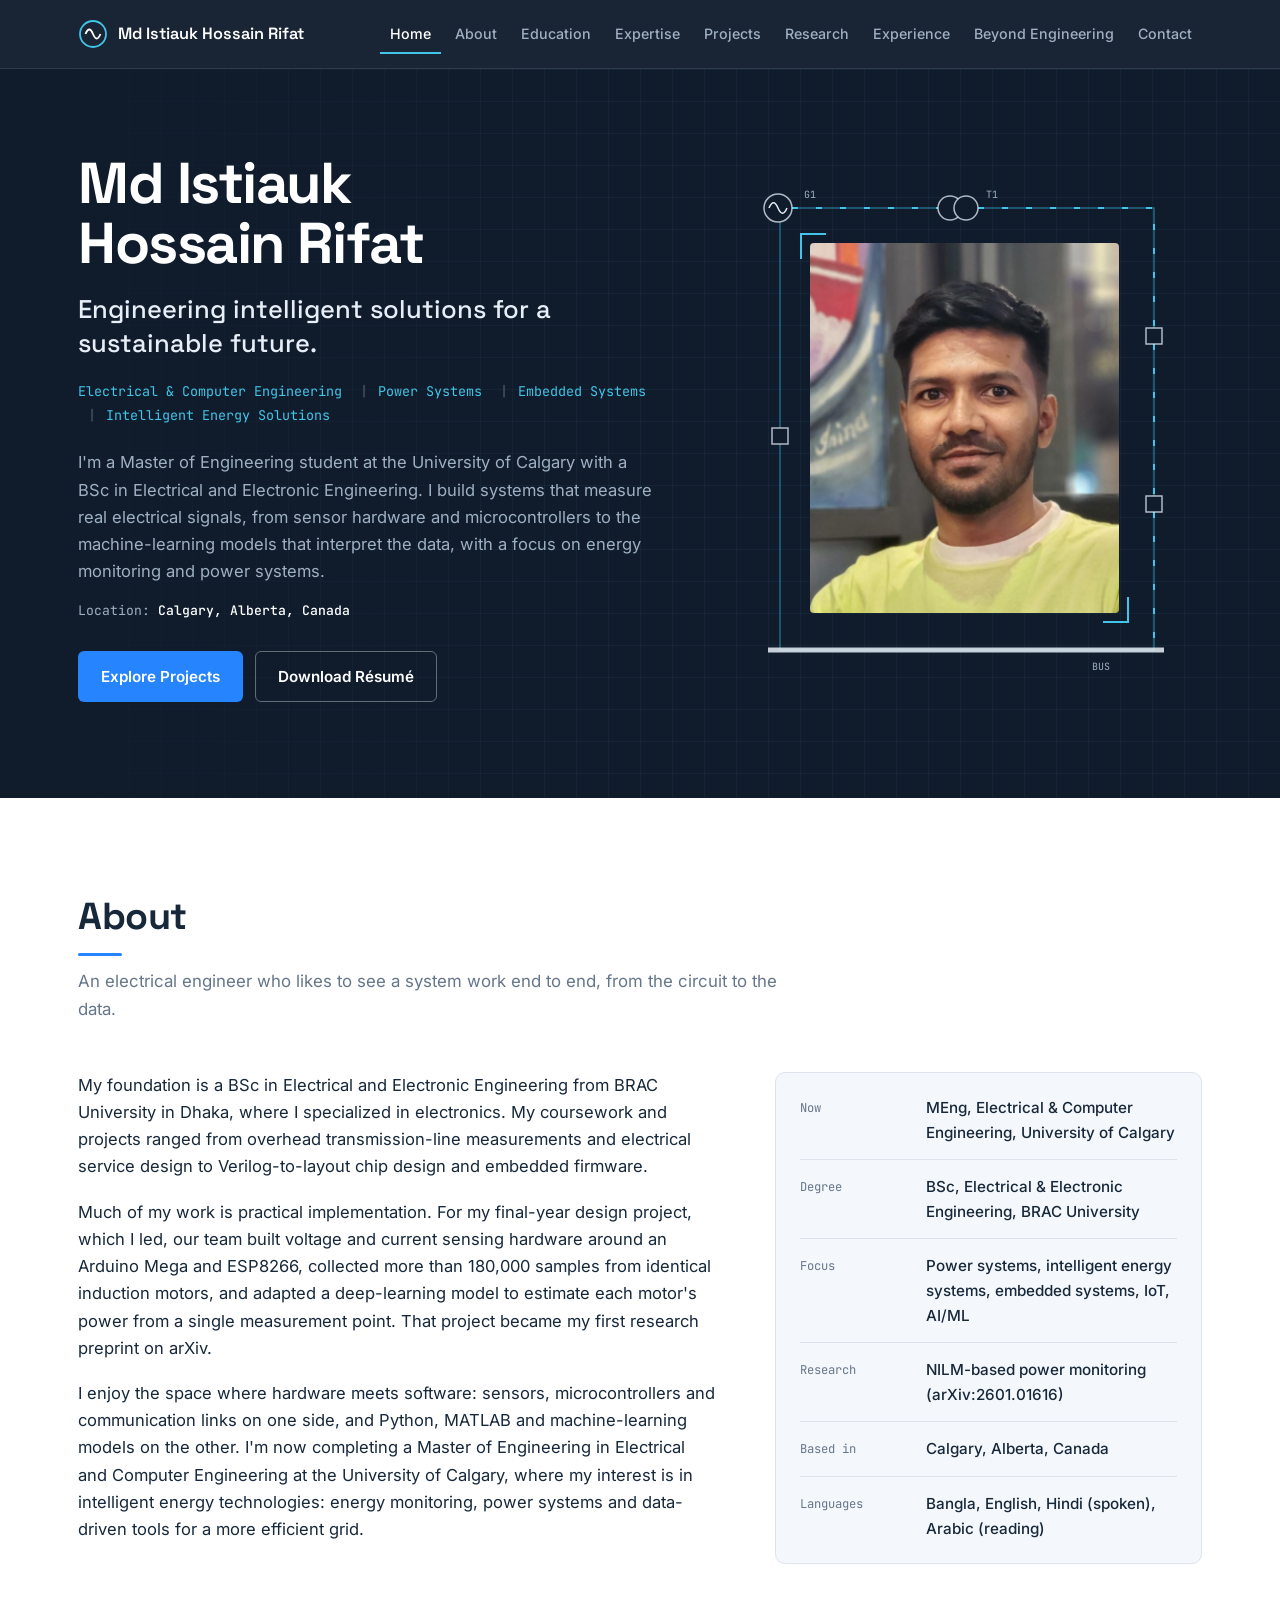
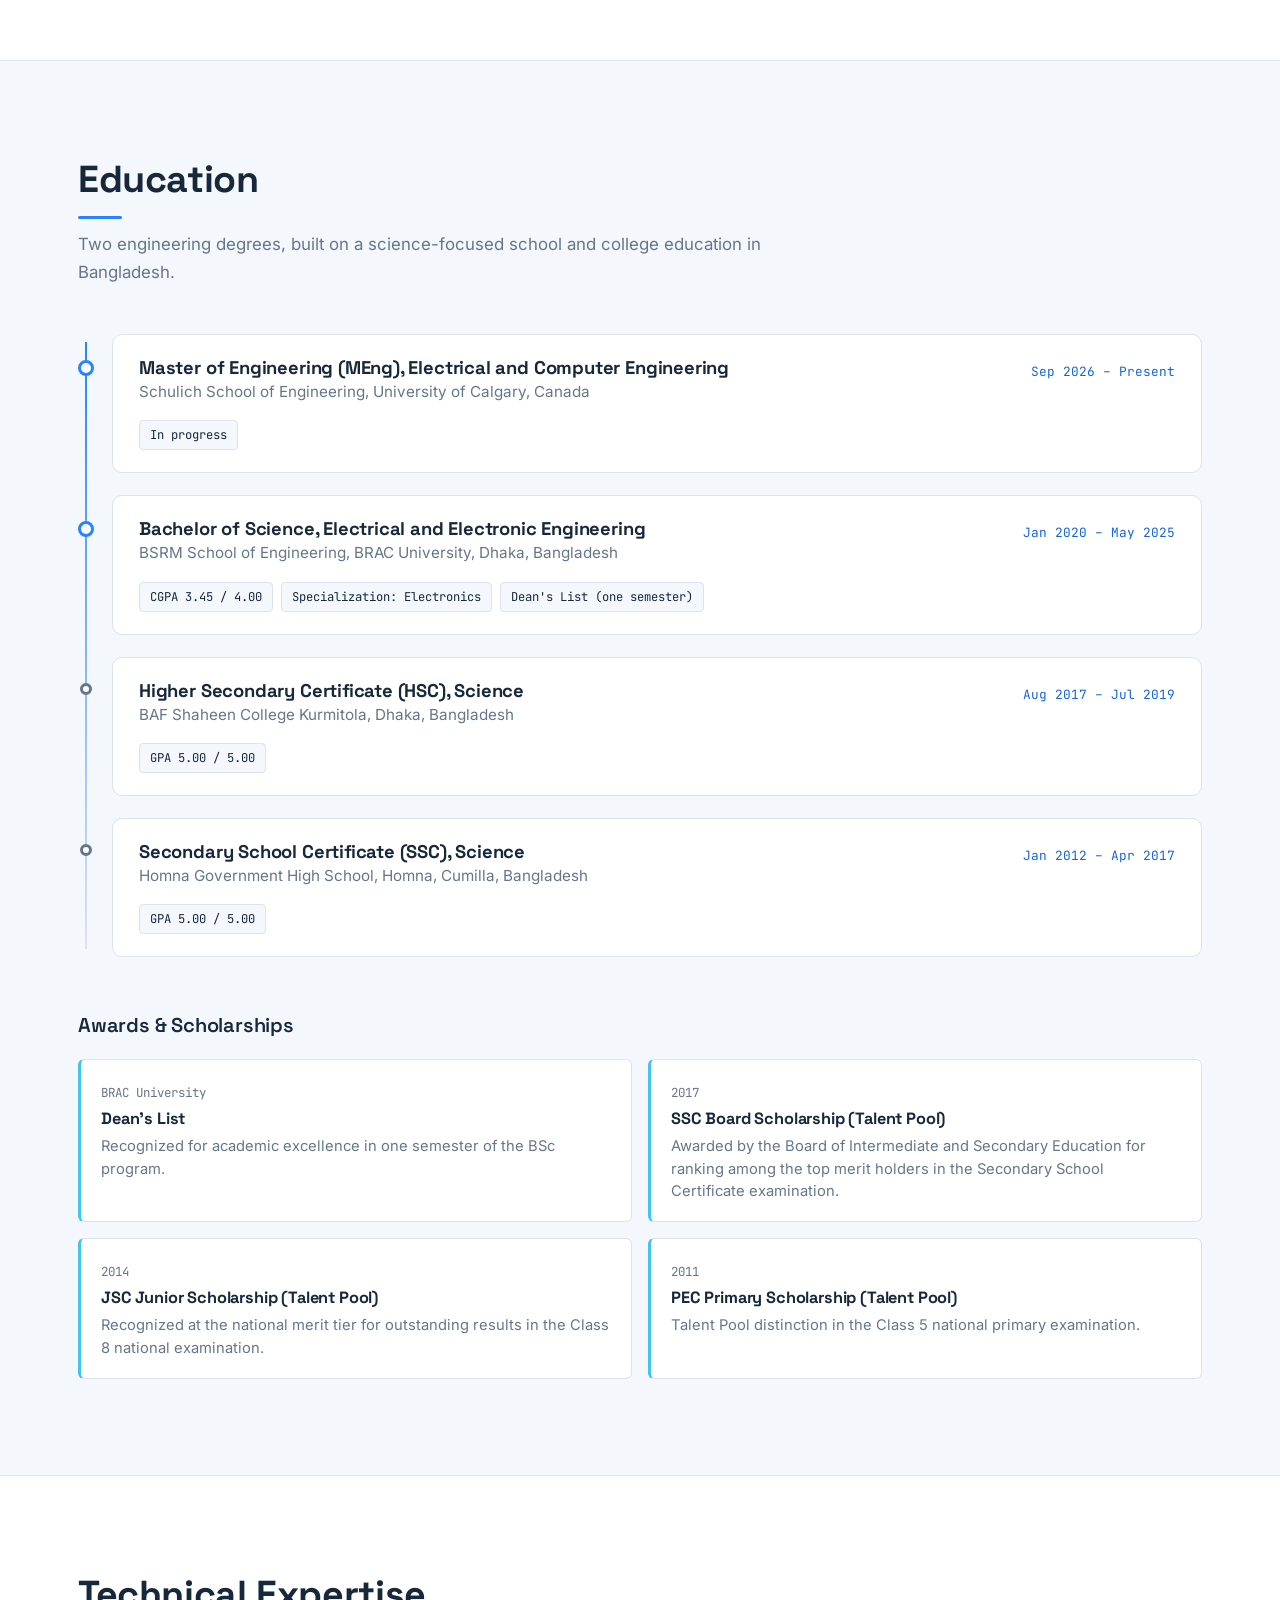
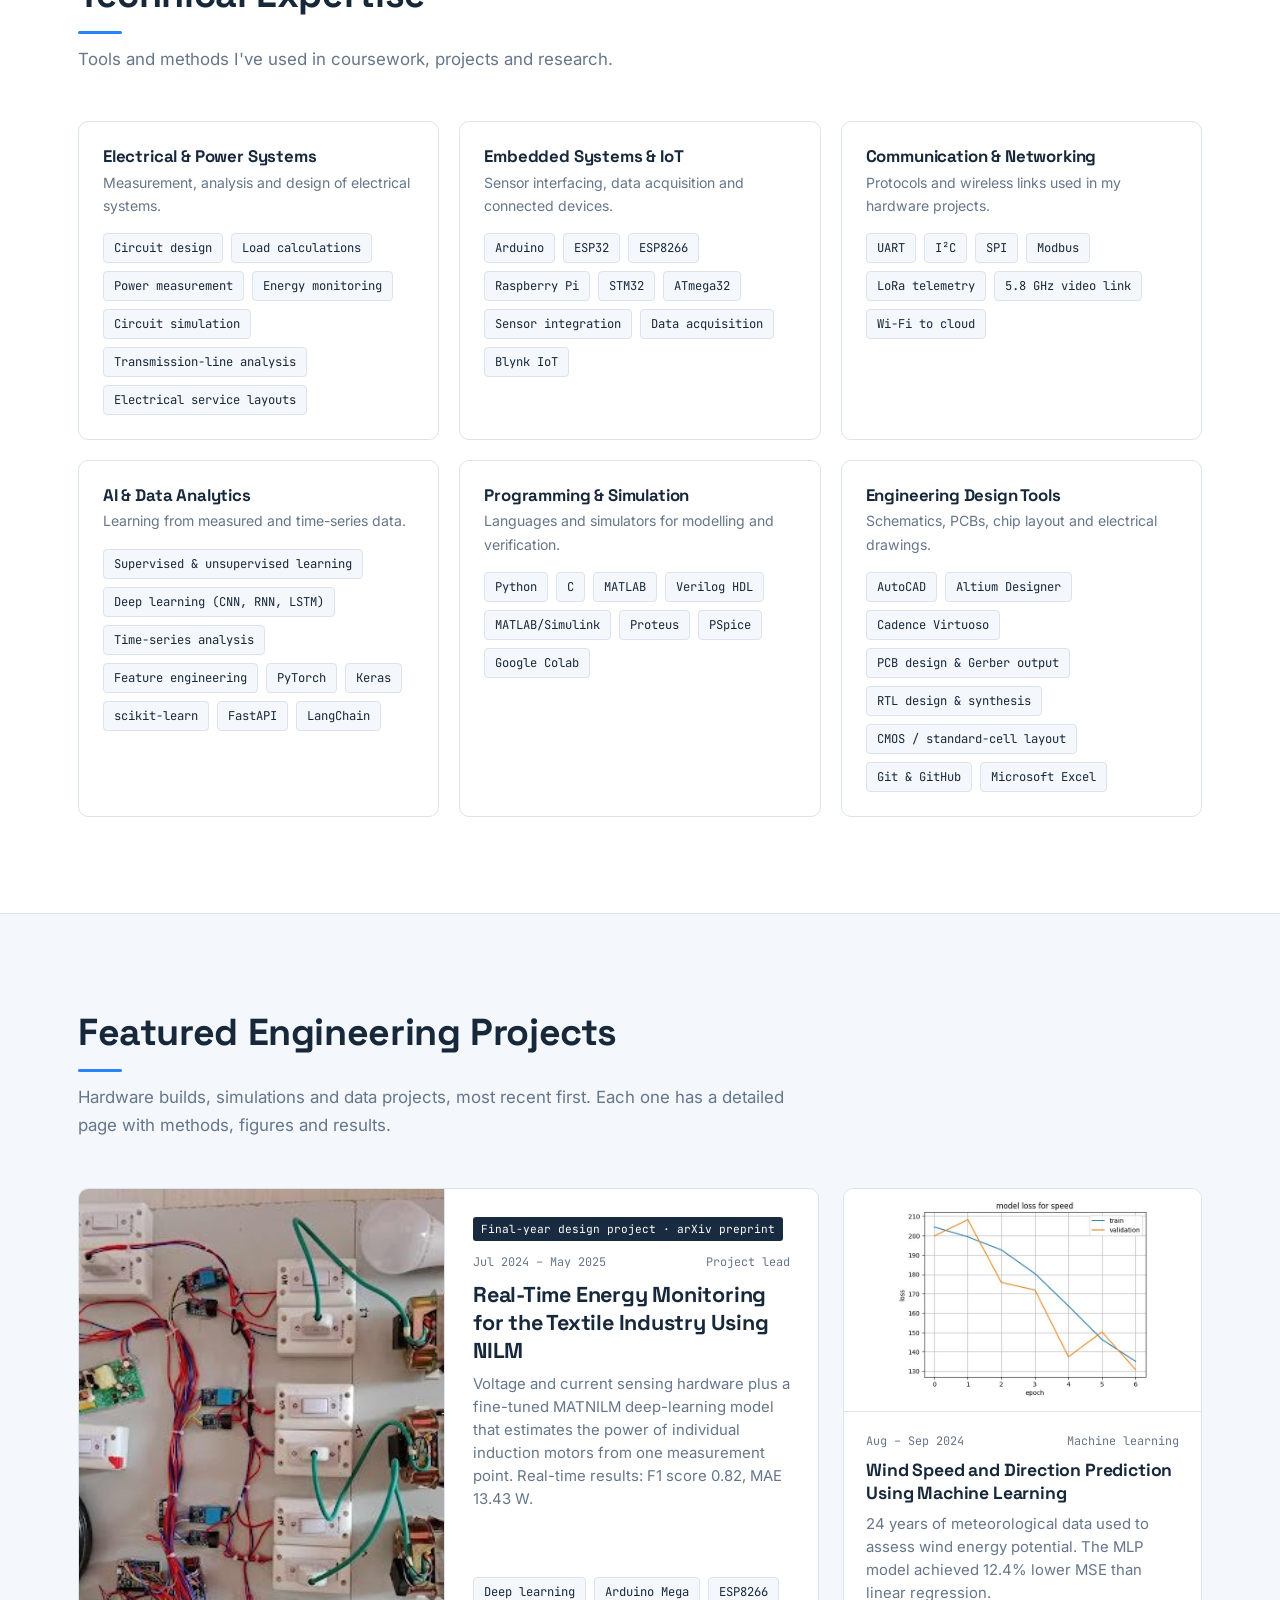
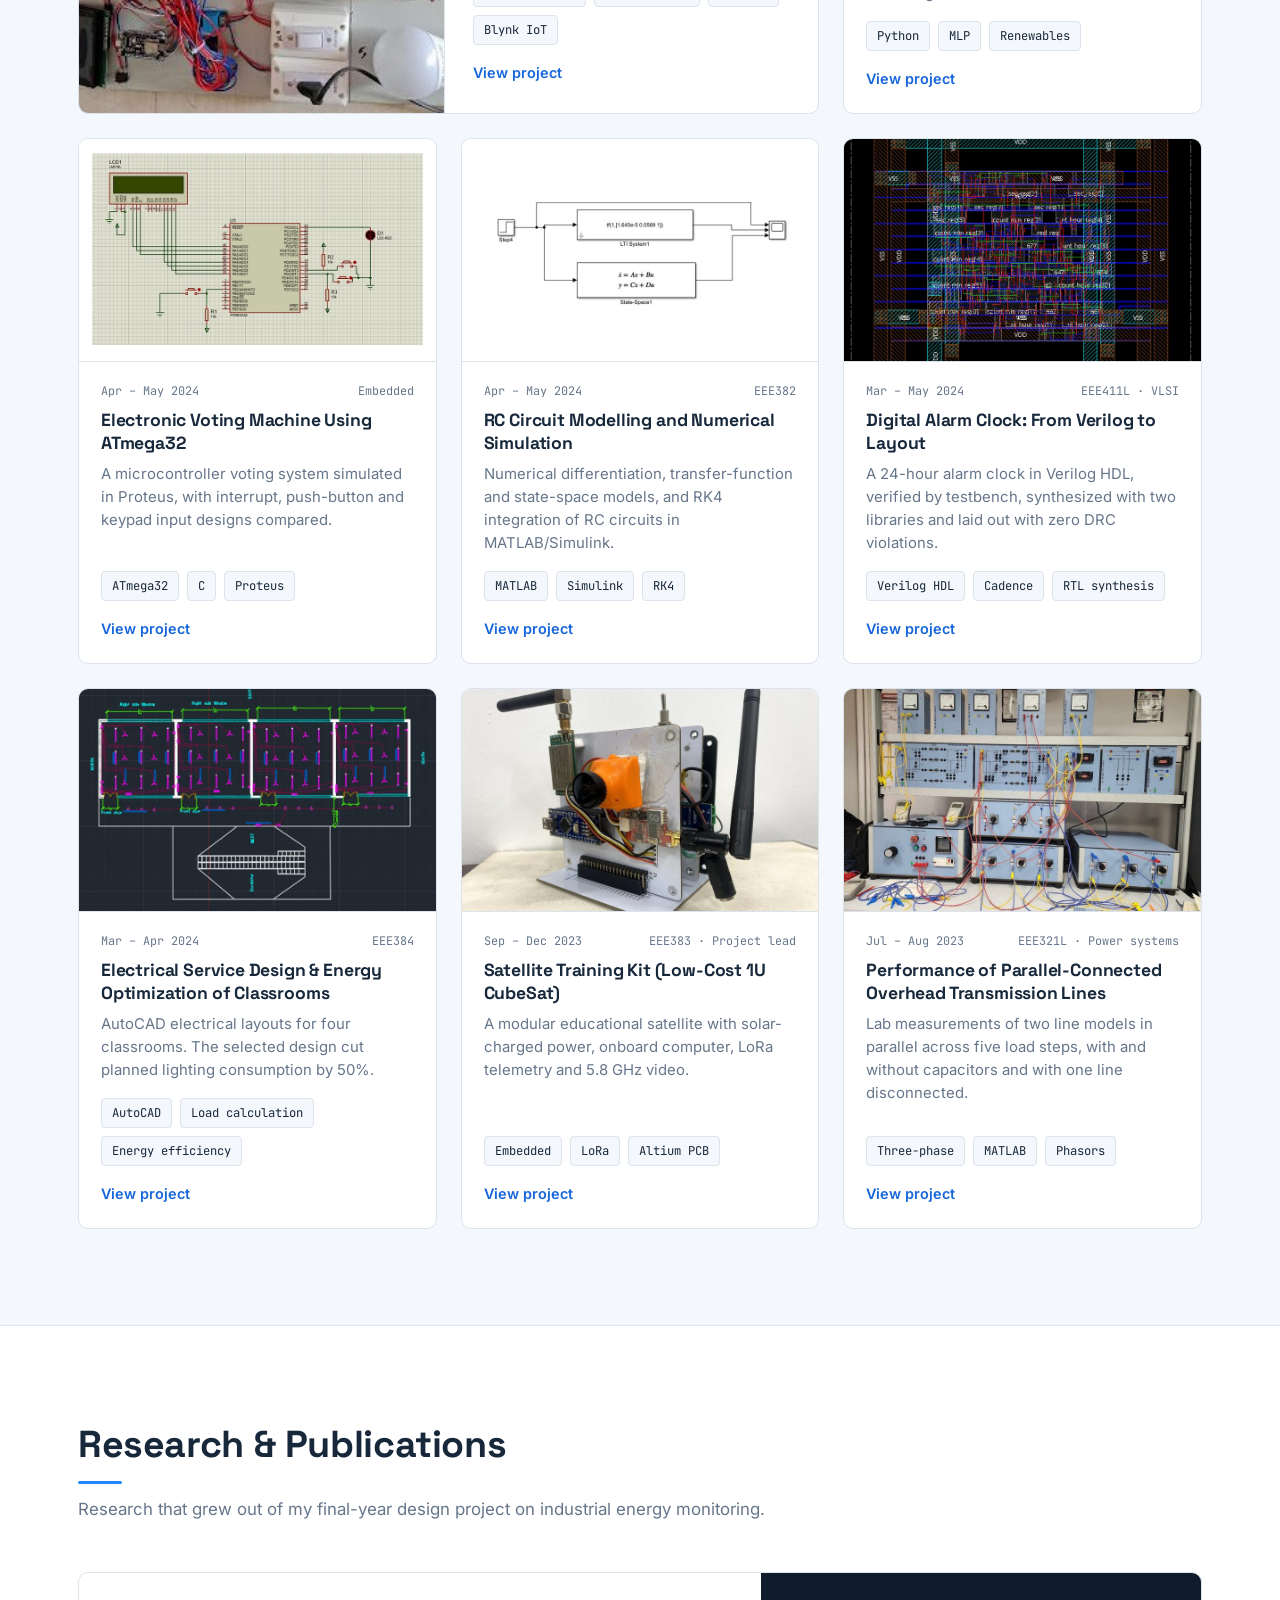
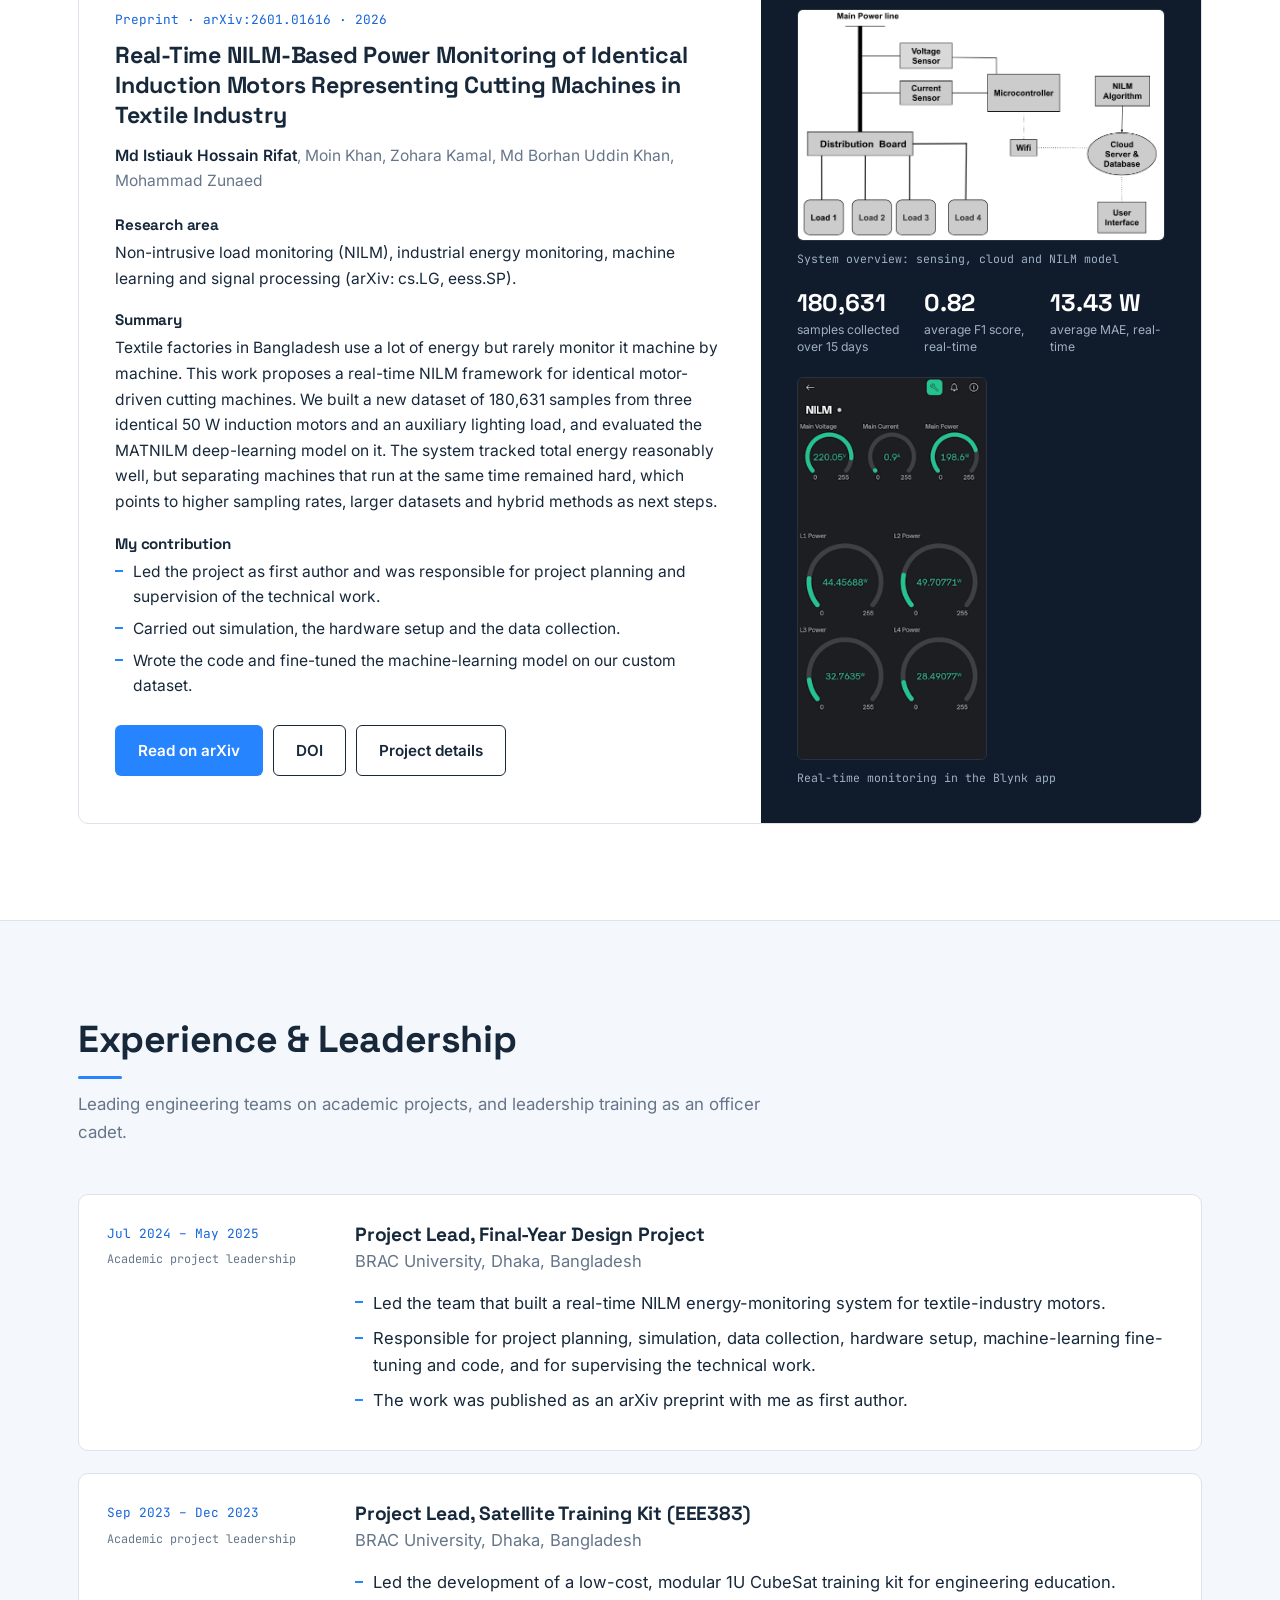
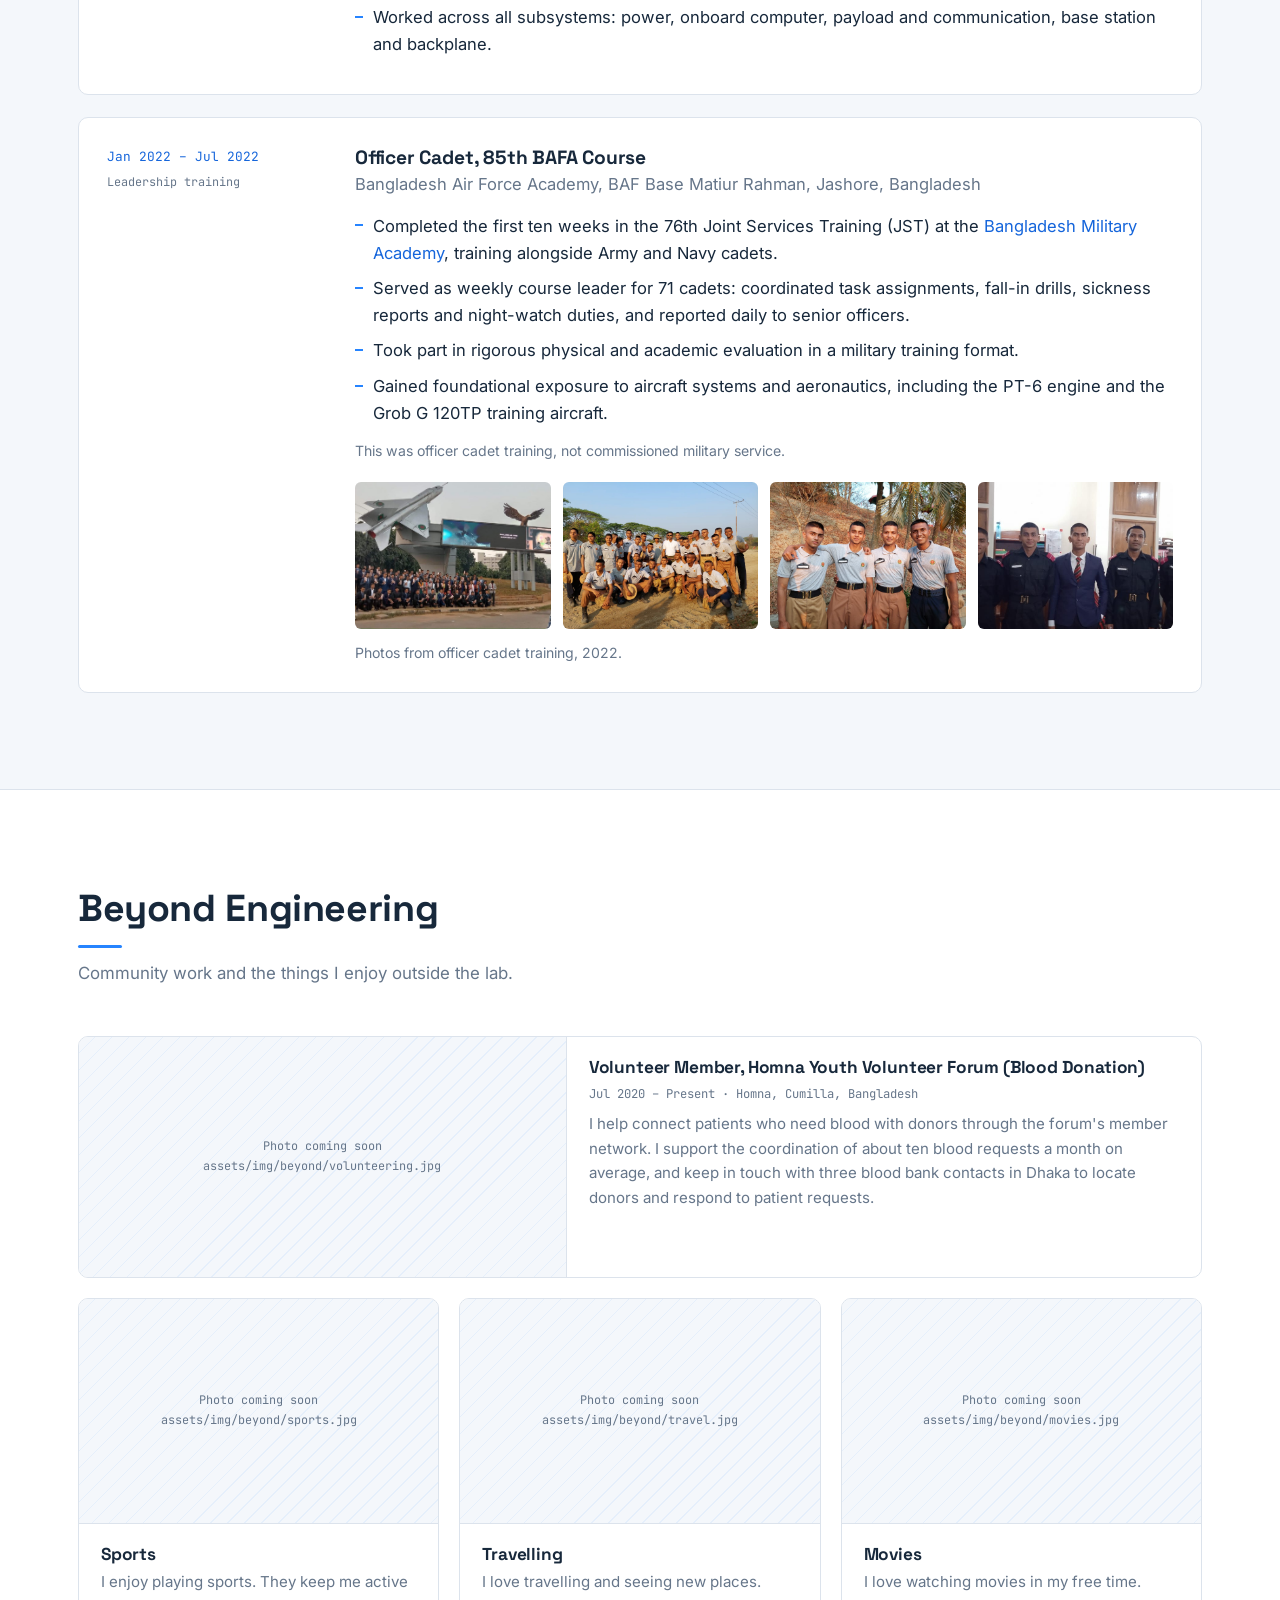
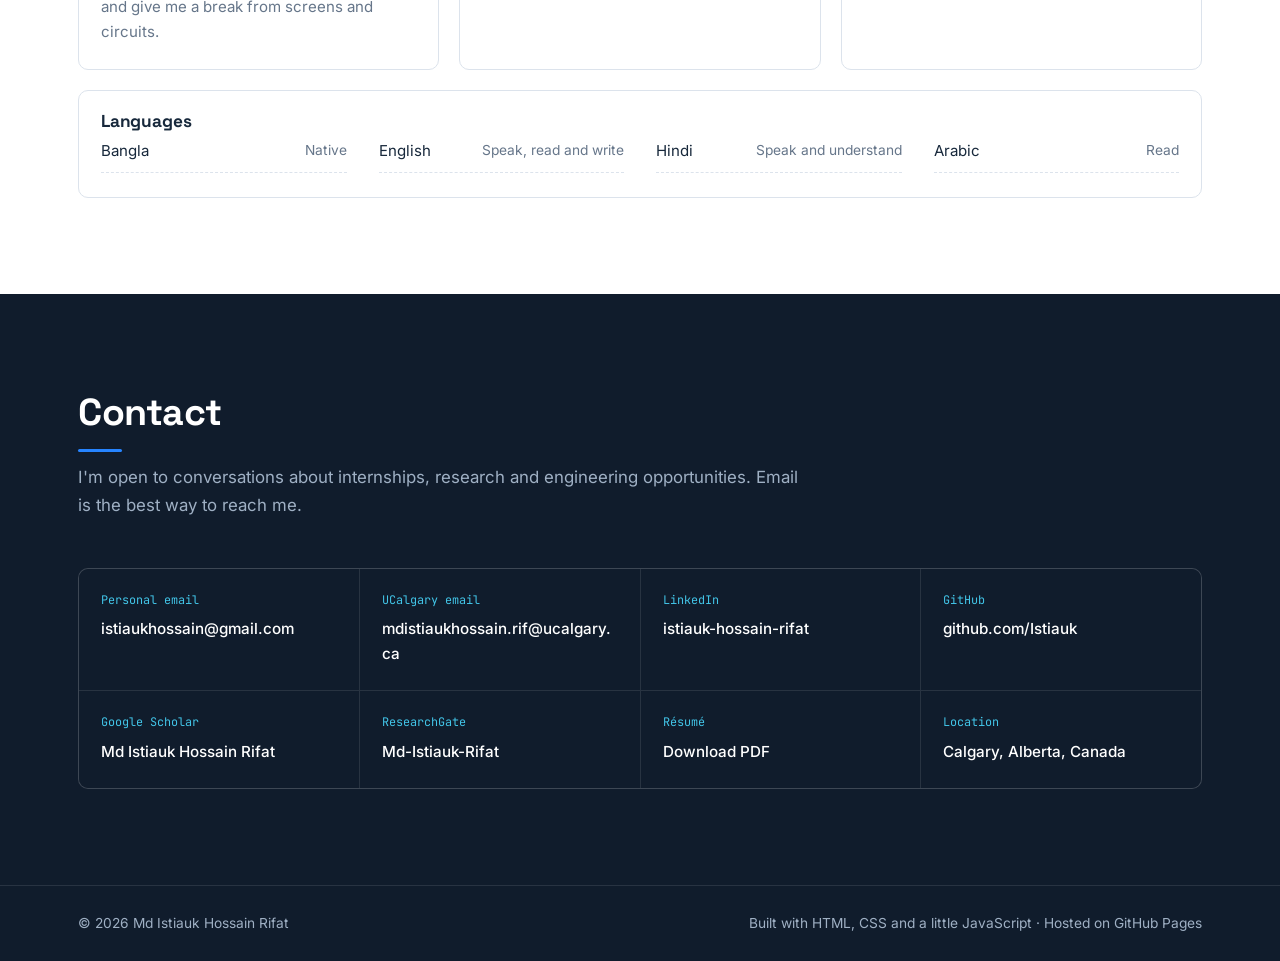
==== index.html @ 2a89f865 "Add files via upload" ====
<!DOCTYPE html>
<html lang="en">
<head>
  <meta charset="UTF-8">
  <meta name="viewport" content="width=device-width, initial-scale=1">
  <title>Md Istiauk Hossain Rifat | Electrical &amp; Computer Engineer</title>
  <meta name="description" content="Portfolio of Md Istiauk Hossain Rifat, MEng student in Electrical and Computer Engineering at the University of Calgary. Power systems, embedded systems, IoT and machine learning for intelligent energy solutions.">
  <meta name="author" content="Md Istiauk Hossain Rifat">
  <link rel="canonical" href="https://istiauk.github.io/">
  <!-- Social sharing preview (LinkedIn, etc.) -->
  <meta property="og:type" content="website">
  <meta property="og:title" content="Md Istiauk Hossain Rifat | Electrical & Computer Engineer">
  <meta property="og:description" content="Engineering intelligent solutions for a sustainable future. Power systems, embedded systems, IoT and machine learning.">
  <meta property="og:url" content="https://istiauk.github.io/">
  <meta property="og:image" content="https://istiauk.github.io/assets/img/profile/rifat-portrait.jpg">
  <meta name="theme-color" content="#101C2C">
  <link rel="icon" href="assets/img/favicon.svg" type="image/svg+xml">
  <link rel="preload" href="assets/fonts/space-grotesk-latin-700-normal.woff2" as="font" type="font/woff2" crossorigin>
  <link rel="preload" href="assets/fonts/inter-latin-400-normal.woff2" as="font" type="font/woff2" crossorigin>
  <link rel="stylesheet" href="assets/css/style.css">
  <script type="application/ld+json">
  {
    "@context": "https://schema.org",
    "@type": "Person",
    "name": "Md Istiauk Hossain Rifat",
    "jobTitle": "MEng Student, Electrical and Computer Engineering",
    "affiliation": { "@type": "CollegeOrUniversity", "name": "University of Calgary" },
    "alumniOf": { "@type": "CollegeOrUniversity", "name": "BRAC University" },
    "address": { "@type": "PostalAddress", "addressLocality": "Calgary", "addressRegion": "AB", "addressCountry": "CA" },
    "email": "mailto:istiaukhossain@gmail.com",
    "url": "https://istiauk.github.io/",
    "sameAs": [
      "https://www.linkedin.com/in/istiauk-hossain-rifat-466a72241/",
      "https://github.com/Istiauk",
      "https://scholar.google.ca/citations?user=17TB-c0AAAAJ&hl=en",
      "https://www.researchgate.net/profile/Md-Istiauk-Rifat"
    ]
  }
  </script>
</head>
<body>
  <a class="skip-link" href="#main">Skip to content</a>

  <!-- =============================== NAVIGATION =============================== -->
  <header class="site-nav">
    <nav class="container nav-inner" aria-label="Main">
      <a class="brand" href="#home" aria-label="Md Istiauk Hossain Rifat, home">
        <svg class="brand-mark" viewBox="0 0 30 30" aria-hidden="true"><circle cx="15" cy="15" r="13" fill="none" stroke="#42C5E8" stroke-width="1.8"/><path d="M7.5 15c2.5-6 5-6 7.5 0s5 6 7.5 0" fill="none" stroke="#fff" stroke-width="1.8"/></svg>
        <span>Md Istiauk Hossain Rifat</span>
      </a>
      <button class="nav-toggle" aria-expanded="false" aria-controls="nav-links">Menu</button>
      <ul class="nav-links" id="nav-links">
        <li><a href="#home" class="active">Home</a></li>
        <li><a href="#about">About</a></li>
        <li><a href="#education">Education</a></li>
        <li><a href="#expertise">Expertise</a></li>
        <li><a href="#projects">Projects</a></li>
        <li><a href="#research">Research</a></li>
        <li><a href="#experience">Experience</a></li>
        <li><a href="#beyond">Beyond Engineering</a></li>
        <li><a href="#contact">Contact</a></li>
      </ul>
    </nav>
  </header>

  <main id="main">

    <!-- =============================== HERO =============================== -->
    <section class="hero" id="home" aria-label="Introduction">
      <div class="container hero-grid">
        <div class="hero-copy">
          <h1 class="hero-name">Md Istiauk<br> Hossain Rifat</h1>
          <p class="hero-headline">Engineering intelligent solutions for a sustainable future.</p>
          <p class="hero-descriptor">
            <span>Electrical &amp; Computer Engineering</span> <span>Power Systems</span> <span>Embedded Systems</span> <span>Intelligent Energy Solutions</span>
          </p>
          <p class="hero-intro">
            I'm a Master of Engineering student at the University of Calgary with a BSc in Electrical and
            Electronic Engineering. I build systems that measure real electrical signals, from sensor hardware
            and microcontrollers to the machine-learning models that interpret the data, with a focus on
            energy monitoring and power systems.
          </p>
          <p class="hero-location">Location: <strong>Calgary, Alberta, Canada</strong></p>
          <div class="hero-actions">
            <a class="btn btn-primary" href="#projects">Explore Projects</a>
            <a class="btn btn-ghost" href="assets/resume/Md_Istiauk_Hossain_Rifat_Resume.pdf" download>Download Résumé</a>
          </div>
        </div>

        <!-- Photo framed by a single-line power diagram (decorative) -->
        <div class="hero-visual">
          <svg class="hero-diagram" viewBox="0 0 430 500" aria-hidden="true">
            <!-- wires -->
            <path class="wire" d="M42 30 H188 M228 30 H404 V472 M30 44 V472 H404"/>
            <path class="flow" d="M42 30 H188 M228 30 H404 V472"/>
            <!-- generator -->
            <circle class="sym" cx="28" cy="30" r="14"/>
            <path d="M19 30c3-7 6-7 9 0s6 7 9 0" stroke="#E7EEF7" stroke-width="1.5" fill="none"/>
            <!-- transformer -->
            <circle class="sym" cx="200" cy="30" r="12"/><circle class="sym" cx="216" cy="30" r="12" fill="none"/>
            <!-- breakers -->
            <rect class="sym" x="396" y="150" width="16" height="16"/>
            <rect class="sym" x="396" y="318" width="16" height="16"/>
            <rect class="sym" x="22" y="250" width="16" height="16"/>
            <!-- bus -->
            <line class="bus" x1="18" y1="472" x2="414" y2="472"/>
            <text x="54" y="20">G1</text><text x="236" y="20">T1</text><text x="342" y="492">BUS</text>
          </svg>
          <div class="photo-frame">
            <!-- To change your photo: replace assets/img/profile/rifat-portrait.jpg (portrait, about 4:5) -->
            <img src="assets/img/profile/rifat-portrait.jpg" alt="Portrait of Md Istiauk Hossain Rifat" width="640" height="800">
          </div>
        </div>
      </div>
    </section>

    <!-- =============================== ABOUT =============================== -->
    <section class="section" id="about">
      <div class="container">
        <div class="section-head">
          <h2>About</h2>
          <p>An electrical engineer who likes to see a system work end to end, from the circuit to the data.</p>
        </div>
        <div class="about-grid">
          <div class="about-text">
            <p>
              My foundation is a BSc in Electrical and Electronic Engineering from BRAC University in Dhaka, where I
              specialized in electronics. My coursework and projects ranged from overhead transmission-line
              measurements and electrical service design to Verilog-to-layout chip design and embedded firmware.
            </p>
            <p>
              Much of my work is practical implementation. For my final-year design project, which I led, our
              team built voltage and current sensing hardware around an Arduino Mega and ESP8266, collected more
              than 180,000 samples from identical induction motors, and adapted a deep-learning model to estimate
              each motor's power from a single measurement point. That project became my first research preprint
              on arXiv.
            </p>
            <p>
              I enjoy the space where hardware meets software: sensors, microcontrollers and communication links on
              one side, and Python, MATLAB and machine-learning models on the other. I'm now completing a Master of
              Engineering in Electrical and Computer Engineering at the University of Calgary, where my interest is
              in intelligent energy technologies: energy monitoring, power systems and data-driven tools for a more
              efficient grid.
            </p>
          </div>
          <dl class="facts">
            <div><dt>Now</dt><dd>MEng, Electrical &amp; Computer Engineering, University of Calgary</dd></div>
            <div><dt>Degree</dt><dd>BSc, Electrical &amp; Electronic Engineering, BRAC University</dd></div>
            <div><dt>Focus</dt><dd>Power systems, intelligent energy systems, embedded systems, IoT, AI/ML</dd></div>
            <div><dt>Research</dt><dd>NILM-based power monitoring (arXiv:2601.01616)</dd></div>
            <div><dt>Based in</dt><dd>Calgary, Alberta, Canada</dd></div>
            <div><dt>Languages</dt><dd>Bangla, English, Hindi (spoken), Arabic (reading)</dd></div>
          </dl>
        </div>
      </div>
    </section>

    <!-- =============================== EDUCATION =============================== -->
    <section class="section tint" id="education">
      <div class="container">
        <div class="section-head">
          <h2>Education</h2>
          <p>Two engineering degrees, built on a science-focused school and college education in Bangladesh.</p>
        </div>

        <ol class="timeline">
          <li class="tl-item">
            <article class="tl-card">
              <div>
                <h3>Master of Engineering (MEng), Electrical and Computer Engineering</h3>
                <p class="where">Schulich School of Engineering, University of Calgary, Canada</p>
              </div>
              <span class="when">Sep 2026 – Present</span>
              <div class="details"><span class="chip">In progress</span></div>
            </article>
          </li>
          <li class="tl-item">
            <article class="tl-card">
              <div>
                <h3>Bachelor of Science, Electrical and Electronic Engineering</h3>
                <p class="where">BSRM School of Engineering, BRAC University, Dhaka, Bangladesh</p>
              </div>
              <span class="when">Jan 2020 – May 2025</span>
              <div class="details"><span class="chip">CGPA 3.45 / 4.00</span><span class="chip">Specialization: Electronics</span><span class="chip">Dean's List (one semester)</span></div>
            </article>
          </li>
          <li class="tl-item minor">
            <article class="tl-card">
              <div>
                <h3>Higher Secondary Certificate (HSC), Science</h3>
                <p class="where">BAF Shaheen College Kurmitola, Dhaka, Bangladesh</p>
              </div>
              <span class="when">Aug 2017 – Jul 2019</span>
              <div class="details"><span class="chip">GPA 5.00 / 5.00</span></div>
            </article>
          </li>
          <li class="tl-item minor">
            <article class="tl-card">
              <div>
                <h3>Secondary School Certificate (SSC), Science</h3>
                <p class="where">Homna Government High School, Homna, Cumilla, Bangladesh</p>
              </div>
              <span class="when">Jan 2012 – Apr 2017</span>
              <div class="details"><span class="chip">GPA 5.00 / 5.00</span></div>
            </article>
          </li>
        </ol>

        <h3 class="subhead">Awards &amp; Scholarships</h3>
        <div class="awards">
          <article class="award">
            <span class="year">BRAC University</span>
            <h4>Dean's List</h4>
            <p>Recognized for academic excellence in one semester of the BSc program.</p>
          </article>
          <article class="award">
            <span class="year">2017</span>
            <h4>SSC Board Scholarship (Talent Pool)</h4>
            <p>Awarded by the Board of Intermediate and Secondary Education for ranking among the top merit holders in the Secondary School Certificate examination.</p>
          </article>
          <article class="award">
            <span class="year">2014</span>
            <h4>JSC Junior Scholarship (Talent Pool)</h4>
            <p>Recognized at the national merit tier for outstanding results in the Class 8 national examination.</p>
          </article>
          <article class="award">
            <span class="year">2011</span>
            <h4>PEC Primary Scholarship (Talent Pool)</h4>
            <p>Talent Pool distinction in the Class 5 national primary examination.</p>
          </article>
        </div>
      </div>
    </section>

    <!-- =============================== EXPERTISE =============================== -->
    <section class="section" id="expertise">
      <div class="container">
        <div class="section-head">
          <h2>Technical Expertise</h2>
          <p>Tools and methods I've used in coursework, projects and research.</p>
        </div>
        <div class="skills-grid">
          <article class="skill-card">
            <h3>Electrical &amp; Power Systems</h3>
            <p class="note">Measurement, analysis and design of electrical systems.</p>
            <ul class="chips">
              <li class="chip">Circuit design</li><li class="chip">Load calculations</li><li class="chip">Power measurement</li>
              <li class="chip">Energy monitoring</li><li class="chip">Circuit simulation</li><li class="chip">Transmission-line analysis</li>
              <li class="chip">Electrical service layouts</li>
            </ul>
          </article>
          <article class="skill-card">
            <h3>Embedded Systems &amp; IoT</h3>
            <p class="note">Sensor interfacing, data acquisition and connected devices.</p>
            <ul class="chips">
              <li class="chip">Arduino</li><li class="chip">ESP32</li><li class="chip">ESP8266</li><li class="chip">Raspberry Pi</li>
              <li class="chip">STM32</li><li class="chip">ATmega32</li><li class="chip">Sensor integration</li>
              <li class="chip">Data acquisition</li><li class="chip">Blynk IoT</li>
            </ul>
          </article>
          <article class="skill-card">
            <h3>Communication &amp; Networking</h3>
            <p class="note">Protocols and wireless links used in my hardware projects.</p>
            <ul class="chips">
              <li class="chip">UART</li><li class="chip">I²C</li><li class="chip">SPI</li><li class="chip">Modbus</li>
              <li class="chip">LoRa telemetry</li><li class="chip">5.8 GHz video link</li><li class="chip">Wi-Fi to cloud</li>
            </ul>
          </article>
          <article class="skill-card">
            <h3>AI &amp; Data Analytics</h3>
            <p class="note">Learning from measured and time-series data.</p>
            <ul class="chips">
              <li class="chip">Supervised &amp; unsupervised learning</li><li class="chip">Deep learning (CNN, RNN, LSTM)</li>
              <li class="chip">Time-series analysis</li><li class="chip">Feature engineering</li><li class="chip">PyTorch</li>
              <li class="chip">Keras</li><li class="chip">scikit-learn</li><li class="chip">FastAPI</li><li class="chip">LangChain</li>
            </ul>
          </article>
          <article class="skill-card">
            <h3>Programming &amp; Simulation</h3>
            <p class="note">Languages and simulators for modelling and verification.</p>
            <ul class="chips">
              <li class="chip">Python</li><li class="chip">C</li><li class="chip">MATLAB</li><li class="chip">Verilog HDL</li>
              <li class="chip">MATLAB/Simulink</li><li class="chip">Proteus</li><li class="chip">PSpice</li><li class="chip">Google Colab</li>
            </ul>
          </article>
          <article class="skill-card">
            <h3>Engineering Design Tools</h3>
            <p class="note">Schematics, PCBs, chip layout and electrical drawings.</p>
            <ul class="chips">
              <li class="chip">AutoCAD</li><li class="chip">Altium Designer</li><li class="chip">Cadence Virtuoso</li>
              <li class="chip">PCB design &amp; Gerber output</li><li class="chip">RTL design &amp; synthesis</li>
              <li class="chip">CMOS / standard-cell layout</li><li class="chip">Git &amp; GitHub</li><li class="chip">Microsoft Excel</li>
            </ul>
          </article>
        </div>
      </div>
    </section>

    <!-- =============================== PROJECTS =============================== -->
    <section class="section tint" id="projects">
      <div class="container">
        <div class="section-head">
          <h2>Featured Engineering Projects</h2>
          <p>Hardware builds, simulations and data projects, most recent first. Each one has a detailed page with methods, figures and results.</p>
        </div>
        <div class="projects-grid">

          <a class="project-card featured" href="projects/nilm-energy-monitoring.html">
            <div class="thumb"><img src="assets/img/projects/nilm/hardware.jpg" alt="NILM sensing hardware with three induction motors and bulbs on a test board" loading="lazy" width="800" height="500"></div>
            <div class="body">
              <span class="badge">Final-year design project · arXiv preprint</span>
              <div class="meta"><span>Jul 2024 – May 2025</span><span>Project lead</span></div>
              <h3>Real-Time Energy Monitoring for the Textile Industry Using NILM</h3>
              <p>Voltage and current sensing hardware plus a fine-tuned MATNILM deep-learning model that estimates the power of individual induction motors from one measurement point. Real-time results: F1 score 0.82, MAE 13.43 W.</p>
              <ul class="chips"><li class="chip">Deep learning</li><li class="chip">Arduino Mega</li><li class="chip">ESP8266</li><li class="chip">Blynk IoT</li></ul>
              <span class="more">View project</span>
            </div>
          </a>

          <a class="project-card" href="projects/wind-prediction.html">
            <div class="thumb"><img src="assets/img/projects/thumbs/wind.jpg" alt="Training and validation loss of the MLP model for wind speed" loading="lazy" width="800" height="500"></div>
            <div class="body">
              <div class="meta"><span>Aug – Sep 2024</span><span>Machine learning</span></div>
              <h3>Wind Speed and Direction Prediction Using Machine Learning</h3>
              <p>24 years of meteorological data used to assess wind energy potential. The MLP model achieved 12.4% lower MSE than linear regression.</p>
              <ul class="chips"><li class="chip">Python</li><li class="chip">MLP</li><li class="chip">Renewables</li></ul>
              <span class="more">View project</span>
            </div>
          </a>

          <a class="project-card" href="projects/electronic-voting-machine.html">
            <div class="thumb"><img src="assets/img/projects/thumbs/evm.jpg" alt="Proteus schematic of the ATmega32 voting machine" loading="lazy" width="800" height="500"></div>
            <div class="body">
              <div class="meta"><span>Apr – May 2024</span><span>Embedded</span></div>
              <h3>Electronic Voting Machine Using ATmega32</h3>
              <p>A microcontroller voting system simulated in Proteus, with interrupt, push-button and keypad input designs compared.</p>
              <ul class="chips"><li class="chip">ATmega32</li><li class="chip">C</li><li class="chip">Proteus</li></ul>
              <span class="more">View project</span>
            </div>
          </a>

          <a class="project-card" href="projects/rc-circuit-modelling.html">
            <div class="thumb"><img src="assets/img/projects/thumbs/rc-circuit.jpg" alt="Simulink model comparing transfer-function and state-space blocks" loading="lazy" width="800" height="500"></div>
            <div class="body">
              <div class="meta"><span>Apr – May 2024</span><span>EEE382</span></div>
              <h3>RC Circuit Modelling and Numerical Simulation</h3>
              <p>Numerical differentiation, transfer-function and state-space models, and RK4 integration of RC circuits in MATLAB/Simulink.</p>
              <ul class="chips"><li class="chip">MATLAB</li><li class="chip">Simulink</li><li class="chip">RK4</li></ul>
              <span class="more">View project</span>
            </div>
          </a>

          <a class="project-card" href="projects/digital-alarm-clock-vlsi.html">
            <div class="thumb"><img src="assets/img/projects/thumbs/alarm-clock.jpg" alt="Placed and routed layout of the digital alarm clock" loading="lazy" width="800" height="500"></div>
            <div class="body">
              <div class="meta"><span>Mar – May 2024</span><span>EEE411L · VLSI</span></div>
              <h3>Digital Alarm Clock: From Verilog to Layout</h3>
              <p>A 24-hour alarm clock in Verilog HDL, verified by testbench, synthesized with two libraries and laid out with zero DRC violations.</p>
              <ul class="chips"><li class="chip">Verilog HDL</li><li class="chip">Cadence</li><li class="chip">RTL synthesis</li></ul>
              <span class="more">View project</span>
            </div>
          </a>

          <a class="project-card" href="projects/classroom-electrical-design.html">
            <div class="thumb"><img src="assets/img/projects/thumbs/classroom-design.jpg" alt="AutoCAD electrical layout of four classrooms" loading="lazy" width="800" height="500"></div>
            <div class="body">
              <div class="meta"><span>Mar – Apr 2024</span><span>EEE384</span></div>
              <h3>Electrical Service Design &amp; Energy Optimization of Classrooms</h3>
              <p>AutoCAD electrical layouts for four classrooms. The selected design cut planned lighting consumption by 50%.</p>
              <ul class="chips"><li class="chip">AutoCAD</li><li class="chip">Load calculation</li><li class="chip">Energy efficiency</li></ul>
              <span class="more">View project</span>
            </div>
          </a>

          <a class="project-card" href="projects/satellite-training-kit.html">
            <div class="thumb"><img src="assets/img/projects/thumbs/satellite-kit.jpg" alt="Assembled satellite training kit with antennas and camera" loading="lazy" width="800" height="500"></div>
            <div class="body">
              <div class="meta"><span>Sep – Dec 2023</span><span>EEE383 · Project lead</span></div>
              <h3>Satellite Training Kit (Low-Cost 1U CubeSat)</h3>
              <p>A modular educational satellite with solar-charged power, onboard computer, LoRa telemetry and 5.8 GHz video.</p>
              <ul class="chips"><li class="chip">Embedded</li><li class="chip">LoRa</li><li class="chip">Altium PCB</li></ul>
              <span class="more">View project</span>
            </div>
          </a>

          <a class="project-card" href="projects/parallel-transmission-lines.html">
            <div class="thumb"><img src="assets/img/projects/thumbs/transmission-lines.jpg" alt="Power system lab bench with two transmission line models" loading="lazy" width="800" height="500"></div>
            <div class="body">
              <div class="meta"><span>Jul – Aug 2023</span><span>EEE321L · Power systems</span></div>
              <h3>Performance of Parallel-Connected Overhead Transmission Lines</h3>
              <p>Lab measurements of two line models in parallel across five load steps, with and without capacitors and with one line disconnected.</p>
              <ul class="chips"><li class="chip">Three-phase</li><li class="chip">MATLAB</li><li class="chip">Phasors</li></ul>
              <span class="more">View project</span>
            </div>
          </a>

        </div>
      </div>
    </section>

    <!-- =============================== RESEARCH =============================== -->
    <section class="section" id="research">
      <div class="container">
        <div class="section-head">
          <h2>Research &amp; Publications</h2>
          <p>Research that grew out of my final-year design project on industrial energy monitoring.</p>
        </div>
        <article class="paper">
          <div class="paper-main">
            <p class="venue">Preprint · arXiv:2601.01616 · 2026</p>
            <h3>Real-Time NILM-Based Power Monitoring of Identical Induction Motors Representing Cutting Machines in Textile Industry</h3>
            <p class="authors"><strong>Md Istiauk Hossain Rifat</strong>, Moin Khan, Zohara Kamal, Md Borhan Uddin Khan, Mohammad Zunaed</p>

            <h4>Research area</h4>
            <p>Non-intrusive load monitoring (NILM), industrial energy monitoring, machine learning and signal processing (arXiv: cs.LG, eess.SP).</p>

            <h4>Summary</h4>
            <p>
              Textile factories in Bangladesh use a lot of energy but rarely monitor it machine by machine. This work
              proposes a real-time NILM framework for identical motor-driven cutting machines. We built a new
              dataset of 180,631 samples from three identical 50 W induction motors and an auxiliary lighting load,
              and evaluated the MATNILM deep-learning model on it. The system tracked total energy reasonably well,
              but separating machines that run at the same time remained hard, which points to higher sampling rates,
              larger datasets and hybrid methods as next steps.
            </p>

            <h4>My contribution</h4>
            <ul class="dash">
              <li>Led the project as first author and was responsible for project planning and supervision of the technical work.</li>
              <li>Carried out simulation, the hardware setup and the data collection.</li>
              <li>Wrote the code and fine-tuned the machine-learning model on our custom dataset.</li>
            </ul>

            <div class="paper-actions">
              <a class="btn btn-primary" href="https://arxiv.org/abs/2601.01616" target="_blank" rel="noopener">Read on arXiv</a>
              <a class="btn btn-outline" href="https://doi.org/10.48550/arXiv.2601.01616" target="_blank" rel="noopener">DOI</a>
              <a class="btn btn-outline" href="projects/nilm-energy-monitoring.html">Project details</a>
            </div>
          </div>
          <aside class="paper-side" aria-label="Key figures from the paper">
            <figure>
              <img src="assets/img/projects/nilm/system-overview.png" alt="System overview: sensors on the main line feed a microcontroller that sends data over Wi-Fi to a cloud NILM algorithm" loading="lazy">
              <figcaption>System overview: sensing, cloud and NILM model</figcaption>
            </figure>
            <div class="stat-row">
              <div class="stat"><div class="num">180,631</div><div class="lbl">samples collected over 15 days</div></div>
              <div class="stat"><div class="num">0.82</div><div class="lbl">average F1 score, real-time</div></div>
              <div class="stat"><div class="num">13.43 W</div><div class="lbl">average MAE, real-time</div></div>
            </div>
            <figure>
              <img src="assets/img/projects/nilm/blynk-app.png" alt="Blynk mobile dashboard showing main voltage, current and power and the predicted power of four loads" loading="lazy" style="max-width:190px">
              <figcaption>Real-time monitoring in the Blynk app</figcaption>
            </figure>
          </aside>
        </article>
      </div>
    </section>

    <!-- =============================== EXPERIENCE =============================== -->
    <section class="section tint" id="experience">
      <div class="container">
        <div class="section-head">
          <h2>Experience &amp; Leadership</h2>
          <p>Leading engineering teams on academic projects, and leadership training as an officer cadet.</p>
        </div>
        <div class="exp-list">

          <article class="exp">
            <div><p class="when">Jul 2024 – May 2025</p><p class="kind">Academic project leadership</p></div>
            <div>
              <h3>Project Lead, Final-Year Design Project</h3>
              <p class="org">BRAC University, Dhaka, Bangladesh</p>
              <ul>
                <li>Led the team that built a real-time NILM energy-monitoring system for textile-industry motors.</li>
                <li>Responsible for project planning, simulation, data collection, hardware setup, machine-learning fine-tuning and code, and for supervising the technical work.</li>
                <li>The work was published as an arXiv preprint with me as first author.</li>
              </ul>
            </div>
          </article>

          <article class="exp">
            <div><p class="when">Sep 2023 – Dec 2023</p><p class="kind">Academic project leadership</p></div>
            <div>
              <h3>Project Lead, Satellite Training Kit (EEE383)</h3>
              <p class="org">BRAC University, Dhaka, Bangladesh</p>
              <ul>
                <li>Led the development of a low-cost, modular 1U CubeSat training kit for engineering education.</li>
                <li>Worked across all subsystems: power, onboard computer, payload and communication, base station and backplane.</li>
              </ul>
            </div>
          </article>

          <article class="exp">
            <div><p class="when">Jan 2022 – Jul 2022</p><p class="kind">Leadership training</p></div>
            <div>
              <h3>Officer Cadet, 85th BAFA Course</h3>
              <p class="org">Bangladesh Air Force Academy, BAF Base Matiur Rahman, Jashore, Bangladesh</p>
              <ul>
                <li>Completed the first ten weeks in the 76th Joint Services Training (JST) at the <a href="https://bma.army.mil.bd/" target="_blank" rel="noopener">Bangladesh Military Academy</a>, training alongside Army and Navy cadets.</li>
                <li>Served as weekly course leader for 71 cadets: coordinated task assignments, fall-in drills, sickness reports and night-watch duties, and reported daily to senior officers.</li>
                <li>Took part in rigorous physical and academic evaluation in a military training format.</li>
                <li>Gained foundational exposure to aircraft systems and aeronautics, including the PT-6 engine and the Grob G 120TP training aircraft.</li>
              </ul>
              <p class="note">This was officer cadet training, not commissioned military service.</p>
              <div class="gallery">
                <figure><img src="assets/img/experience/bafa-joining-group.jpg" alt="Large group of cadets in formal suits in front of an aircraft monument" loading="lazy"></figure>
                <figure><img src="assets/img/experience/bafa-course-group.jpg" alt="Group of cadets in training uniforms outdoors" loading="lazy"></figure>
                <figure><img src="assets/img/experience/bafa-cadets-group.jpg" alt="Four cadets in training uniforms" loading="lazy"></figure>
                <figure><img src="assets/img/experience/bafa-cadets-blazer.jpg" alt="Cadets in uniform with one cadet in a blazer" loading="lazy"></figure>
              </div>
              <p class="note">Photos from officer cadet training, 2022.</p>
            </div>
          </article>

        </div>
      </div>
    </section>

    <!-- =============================== BEYOND ENGINEERING =============================== -->
    <section class="section" id="beyond">
      <div class="container">
        <div class="section-head">
          <h2>Beyond Engineering</h2>
          <p>Community work and the things I enjoy outside the lab.</p>
        </div>
        <div class="beyond-grid">

          <article class="beyond-card wide">
            <!-- PHOTO SLOT: save your photo as assets/img/beyond/volunteering.jpg, then replace the <div class="photo-slot">…</div> below with:
                 <img class="photo" src="assets/img/beyond/volunteering.jpg" alt="Blood donation volunteering in Homna"> -->
            <div class="photo-slot">Photo coming soon<br>assets/img/beyond/volunteering.jpg</div>
            <div class="body">
              <h3>Volunteer Member, Homna Youth Volunteer Forum (Blood Donation)</h3>
              <span class="when">Jul 2020 – Present · Homna, Cumilla, Bangladesh</span>
              <p>I help connect patients who need blood with donors through the forum's member network. I support the coordination of about ten blood requests a month on average, and keep in touch with three blood bank contacts in Dhaka to locate donors and respond to patient requests.</p>
            </div>
          </article>

          <article class="beyond-card">
            <!-- PHOTO SLOT: save as assets/img/beyond/sports.jpg and replace the div below with
                 <img class="photo" src="assets/img/beyond/sports.jpg" alt="Playing sports"> -->
            <div class="photo-slot">Photo coming soon<br>assets/img/beyond/sports.jpg</div>
            <div class="body"><h3>Sports</h3><p>I enjoy playing sports. They keep me active and give me a break from screens and circuits.</p></div>
          </article>

          <article class="beyond-card">
            <!-- PHOTO SLOT: save as assets/img/beyond/travel.jpg and replace the div below with
                 <img class="photo" src="assets/img/beyond/travel.jpg" alt="Travelling"> -->
            <div class="photo-slot">Photo coming soon<br>assets/img/beyond/travel.jpg</div>
            <div class="body"><h3>Travelling</h3><p>I love travelling and seeing new places.</p></div>
          </article>

          <article class="beyond-card">
            <!-- PHOTO SLOT: save as assets/img/beyond/movies.jpg and replace the div below with
                 <img class="photo" src="assets/img/beyond/movies.jpg" alt="Movies"> -->
            <div class="photo-slot">Photo coming soon<br>assets/img/beyond/movies.jpg</div>
            <div class="body"><h3>Movies</h3><p>I love watching movies in my free time.</p></div>
          </article>

          <article class="beyond-card lang">
            <div class="body">
              <h3>Languages</h3>
              <ul class="lang-list">
                <li><span>Bangla</span><span>Native</span></li>
                <li><span>English</span><span>Speak, read and write</span></li>
                <li><span>Hindi</span><span>Speak and understand</span></li>
                <li><span>Arabic</span><span>Read</span></li>
              </ul>
            </div>
          </article>

        </div>
      </div>
    </section>

    <!-- =============================== CONTACT =============================== -->
    <section class="section contact" id="contact">
      <div class="container">
        <div class="section-head">
          <h2>Contact</h2>
          <p>I'm open to conversations about internships, research and engineering opportunities. Email is the best way to reach me.</p>
        </div>
        <div class="contact-grid">
          <a class="contact-item" href="mailto:istiaukhossain@gmail.com"><span class="k">Personal email</span><span class="v">istiaukhossain@gmail.com</span></a>
          <a class="contact-item" href="mailto:mdistiaukhossain.rif@ucalgary.ca"><span class="k">UCalgary email</span><span class="v">mdistiaukhossain.rif@ucalgary.ca</span></a>
          <a class="contact-item" href="https://www.linkedin.com/in/istiauk-hossain-rifat-466a72241/" target="_blank" rel="noopener"><span class="k">LinkedIn</span><span class="v">istiauk-hossain-rifat</span></a>
          <a class="contact-item" href="https://github.com/Istiauk" target="_blank" rel="noopener"><span class="k">GitHub</span><span class="v">github.com/Istiauk</span></a>
          <a class="contact-item" href="https://scholar.google.ca/citations?user=17TB-c0AAAAJ&amp;hl=en" target="_blank" rel="noopener"><span class="k">Google Scholar</span><span class="v">Md Istiauk Hossain Rifat</span></a>
          <a class="contact-item" href="https://www.researchgate.net/profile/Md-Istiauk-Rifat" target="_blank" rel="noopener"><span class="k">ResearchGate</span><span class="v">Md-Istiauk-Rifat</span></a>
          <a class="contact-item" href="assets/resume/Md_Istiauk_Hossain_Rifat_Resume.pdf" download><span class="k">Résumé</span><span class="v">Download PDF</span></a>
          <div class="contact-item"><span class="k">Location</span><span class="v">Calgary, Alberta, Canada</span></div>
        </div>
      </div>
    </section>

  </main>

  <footer class="site-footer">
    <div class="container footer-row">
      <span>© <span id="year">2026</span> Md Istiauk Hossain Rifat</span>
      <span>Built with HTML, CSS and a little JavaScript · Hosted on GitHub Pages</span>
    </div>
  </footer>

  <script src="assets/js/main.js" defer></script>
</body>
</html>
---- assets/css/style.css ----
/* ==========================================================================
   Md Istiauk Hossain Rifat — Portfolio
   style.css: one stylesheet for every page.

   CONTENTS
   1. Fonts (self-hosted in /assets/fonts)
   2. Design tokens (colours, type, spacing) — edit colours here
   3. Base & utilities
   4. Navigation
   5. Hero (home page)
   6. Sections & headings
   7. About
   8. Education timeline & awards
   9. Expertise
   10. Project cards
   11. Research
   12. Experience & gallery
   13. Beyond Engineering & photo placeholders
   14. Contact & footer
   15. Project detail pages
   16. Responsive (tablet / mobile)
   17. Reduced motion
   ========================================================================== */

/* ---------- 1. FONTS ---------- */
@font-face { font-family: "Space Grotesk"; src: url("../fonts/space-grotesk-latin-500-normal.woff2") format("woff2"); font-weight: 500; font-display: swap; }
@font-face { font-family: "Space Grotesk"; src: url("../fonts/space-grotesk-latin-600-normal.woff2") format("woff2"); font-weight: 600; font-display: swap; }
@font-face { font-family: "Space Grotesk"; src: url("../fonts/space-grotesk-latin-700-normal.woff2") format("woff2"); font-weight: 700; font-display: swap; }
@font-face { font-family: "Inter"; src: url("../fonts/inter-latin-400-normal.woff2") format("woff2"); font-weight: 400; font-display: swap; }
@font-face { font-family: "Inter"; src: url("../fonts/inter-latin-500-normal.woff2") format("woff2"); font-weight: 500; font-display: swap; }
@font-face { font-family: "Inter"; src: url("../fonts/inter-latin-600-normal.woff2") format("woff2"); font-weight: 600; font-display: swap; }
@font-face { font-family: "JetBrains Mono"; src: url("../fonts/jetbrains-mono-latin-400-normal.woff2") format("woff2"); font-weight: 400; font-display: swap; }
@font-face { font-family: "JetBrains Mono"; src: url("../fonts/jetbrains-mono-latin-500-normal.woff2") format("woff2"); font-weight: 500; font-display: swap; }

/* ---------- 2. DESIGN TOKENS ---------- */
:root {
  --navy-900: #101C2C;     /* primary dark navy */
  --navy-800: #192B40;     /* secondary navy */
  --navy-700: #223854;
  --blue: #2684FF;         /* electric blue */
  --blue-dark: #1565DB;    /* darker blue for text on white (contrast) */
  --cyan: #42C5E8;         /* cyan accent */
  --bg-light: #F4F7FB;
  --white: #FFFFFF;
  --text: #17283B;
  --text-2: #66768A;
  --line: #DCE3EC;
  --line-dark: rgba(255,255,255,0.10);
  --on-dark: #E7EEF7;
  --on-dark-2: #9FB0C4;

  --font-head: "Space Grotesk", system-ui, sans-serif;
  --font-body: "Inter", system-ui, sans-serif;
  --font-mono: "JetBrains Mono", ui-monospace, monospace;

  --max: 1180px;
  --radius: 10px;
  --radius-sm: 6px;
  --shadow: 0 1px 2px rgba(16,28,44,0.05), 0 8px 24px -12px rgba(16,28,44,0.18);
  --nav-h: 68px;
}

/* ---------- 3. BASE ---------- */
*, *::before, *::after { box-sizing: border-box; }
* { margin: 0; padding: 0; }
html { scroll-behavior: smooth; scroll-padding-top: calc(var(--nav-h) + 12px); }
body {
  font-family: var(--font-body);
  font-size: 16.5px;
  line-height: 1.65;
  color: var(--text);
  background: var(--white);
  -webkit-font-smoothing: antialiased;
}
img { max-width: 100%; display: block; }
a { color: var(--blue-dark); text-decoration: none; }
a:hover { text-decoration: underline; text-underline-offset: 3px; }
:focus-visible { outline: 2px solid var(--cyan); outline-offset: 3px; border-radius: 3px; }
h1, h2, h3, h4 { font-family: var(--font-head); line-height: 1.2; color: var(--text); letter-spacing: -0.01em; }
ul { list-style: none; }

.container { max-width: var(--max); margin: 0 auto; padding: 0 28px; }
.mono { font-family: var(--font-mono); font-size: 0.82rem; letter-spacing: 0.01em; }
.sr-only { position: absolute; width: 1px; height: 1px; overflow: hidden; clip: rect(0 0 0 0); white-space: nowrap; }
.skip-link { position: absolute; left: 12px; top: -48px; background: var(--white); color: var(--text); padding: 8px 14px; border-radius: 6px; z-index: 100; }
.skip-link:focus { top: 12px; }

/* buttons */
.btn {
  display: inline-flex; align-items: center; gap: 8px;
  font-family: var(--font-body); font-weight: 600; font-size: 0.95rem;
  padding: 12px 22px; border-radius: var(--radius-sm);
  border: 1.5px solid transparent; cursor: pointer;
  transition: background .18s, border-color .18s, color .18s, transform .18s;
}
.btn:hover { text-decoration: none; transform: translateY(-1px); }
.btn-primary { background: var(--blue); color: var(--white); }
.btn-primary:hover { background: var(--blue-dark); }
.btn-ghost { border-color: rgba(255,255,255,0.35); color: var(--white); }
.btn-ghost:hover { border-color: var(--cyan); color: var(--cyan); }
.btn-outline { border-color: var(--text); color: var(--text); }
.btn-outline:hover { background: var(--text); color: var(--white); }

/* chips (tags) */
.chips { display: flex; flex-wrap: wrap; gap: 8px; }
.chip {
  font-family: var(--font-mono); font-size: 0.76rem;
  padding: 4px 10px; border-radius: 4px;
  background: var(--bg-light); color: var(--text); border: 1px solid var(--line);
}

/* ---------- 4. NAVIGATION ---------- */
.site-nav {
  position: sticky; top: 0; z-index: 50;
  background: rgba(16,28,44,0.96);
  backdrop-filter: saturate(140%) blur(8px);
  border-bottom: 1px solid var(--line-dark);
}
.nav-inner { display: flex; align-items: center; justify-content: space-between; height: var(--nav-h); }
.brand { display: flex; align-items: center; gap: 10px; color: var(--white); font-family: var(--font-head); font-weight: 600; font-size: 1.02rem; }
.brand:hover { text-decoration: none; }
.brand-mark { width: 30px; height: 30px; flex: none; }
.nav-links { display: flex; gap: 4px; }
.nav-links a {
  display: block; padding: 8px 10px; border-radius: 6px;
  color: var(--on-dark-2); font-size: 0.89rem; font-weight: 500;
}
.nav-links a:hover { color: var(--white); text-decoration: none; background: rgba(255,255,255,0.05); }
.nav-links a.active { color: var(--white); box-shadow: inset 0 -2px 0 var(--cyan); border-radius: 0; }
.nav-toggle {
  display: none; background: none; border: 1px solid rgba(255,255,255,0.25);
  color: var(--white); font: 500 0.88rem var(--font-body);
  padding: 7px 12px; border-radius: 6px; cursor: pointer;
}

/* ---------- 5. HERO ---------- */
.hero {
  position: relative; overflow: hidden;
  background: var(--navy-900);
  color: var(--on-dark);
  padding: 84px 0 96px;
}
/* faint engineering grid */
.hero::before {
  content: ""; position: absolute; inset: 0;
  background-image:
    linear-gradient(rgba(66,197,232,0.06) 1px, transparent 1px),
    linear-gradient(90deg, rgba(66,197,232,0.06) 1px, transparent 1px);
  background-size: 32px 32px;
  mask-image: linear-gradient(90deg, transparent 0%, #000 45%, #000 100%);
  -webkit-mask-image: linear-gradient(90deg, transparent 0%, #000 45%, #000 100%);
}
.hero-grid { position: relative; display: grid; grid-template-columns: minmax(0, 1.25fr) minmax(0, 1fr); gap: 56px; align-items: center; }
.hero-name {
  font-size: clamp(2.3rem, 4.6vw, 3.6rem); font-weight: 700; color: var(--white);
  letter-spacing: -0.025em; line-height: 1.05; margin-bottom: 18px;
}
.hero-headline { font-family: var(--font-head); font-weight: 500; font-size: clamp(1.25rem, 2.2vw, 1.6rem); color: var(--on-dark); line-height: 1.35; margin-bottom: 18px; max-width: 30ch; }
.hero-descriptor { font-family: var(--font-mono); font-size: 0.84rem; color: var(--cyan); margin-bottom: 22px; line-height: 1.8; }
.hero-descriptor span { white-space: nowrap; }
.hero-descriptor span + span::before { content: "|"; color: rgba(255,255,255,0.28); margin: 0 10px; }
.hero-intro { color: var(--on-dark-2); max-width: 58ch; margin-bottom: 14px; }
.hero-location { font-family: var(--font-mono); font-size: 0.82rem; color: var(--on-dark-2); margin-bottom: 30px; }
.hero-location strong { color: var(--white); font-weight: 500; }
.hero-actions { display: flex; flex-wrap: wrap; gap: 12px; }

/* right side: diagram + framed photo */
.hero-visual { position: relative; justify-self: center; width: 100%; max-width: 430px; aspect-ratio: 43 / 50; }
.hero-diagram { position: absolute; inset: 0; width: 100%; height: 100%; overflow: visible; }
.hero-diagram .wire { stroke: rgba(66,197,232,0.45); stroke-width: 1.5; fill: none; }
.hero-diagram .flow { stroke: var(--cyan); stroke-width: 2; fill: none; stroke-dasharray: 6 18; animation: flow 2.8s linear infinite; }
.hero-diagram .sym { stroke: rgba(231,238,247,0.75); stroke-width: 1.5; fill: var(--navy-900); }
.hero-diagram .bus { stroke: rgba(231,238,247,0.85); stroke-width: 5; }
.hero-diagram text { font-family: var(--font-mono); font-size: 10px; fill: var(--on-dark-2); }
@keyframes flow { to { stroke-dashoffset: -48; } }

.photo-frame { position: absolute; left: 14%; right: 14%; top: 13%; bottom: 13%; }
.photo-frame img { width: 100%; height: 100%; object-fit: cover; object-position: center 25%; border-radius: 4px; }
/* corner brackets, like a measurement viewfinder */
.photo-frame::before, .photo-frame::after {
  content: ""; position: absolute; width: 26px; height: 26px; border: 2px solid var(--cyan);
}
.photo-frame::before { top: -10px; left: -10px; border-right: 0; border-bottom: 0; }
.photo-frame::after { bottom: -10px; right: -10px; border-left: 0; border-top: 0; }
.photo-caption { position: absolute; left: 14%; bottom: 4%; font-family: var(--font-mono); font-size: 0.72rem; color: var(--on-dark-2); }

/* hero entrance: one orchestrated load sequence */
.hero-copy > * { opacity: 0; transform: translateY(10px); animation: rise .6s ease-out forwards; }
.hero-copy > *:nth-child(2) { animation-delay: .08s; }
.hero-copy > *:nth-child(3) { animation-delay: .16s; }
.hero-copy > *:nth-child(4) { animation-delay: .24s; }
.hero-copy > *:nth-child(5) { animation-delay: .30s; }
.hero-copy > *:nth-child(6) { animation-delay: .36s; }
.hero-visual { opacity: 0; animation: fade .9s .2s ease-out forwards; }
@keyframes rise { to { opacity: 1; transform: none; } }
@keyframes fade { to { opacity: 1; } }

/* ---------- 6. SECTIONS ---------- */
.section { padding: 96px 0; }
.section.tint { background: var(--bg-light); border-top: 1px solid var(--line); border-bottom: 1px solid var(--line); }
.section-head { max-width: 720px; margin-bottom: 48px; }
.section-head h2 { font-size: clamp(1.8rem, 3vw, 2.35rem); font-weight: 700; margin-bottom: 12px; }
.section-head h2::after { content: ""; display: block; width: 44px; height: 3px; background: var(--blue); margin-top: 14px; border-radius: 2px; }
.section-head p { color: var(--text-2); font-size: 1.05rem; }
.subhead { font-size: 1.25rem; font-weight: 600; margin: 56px 0 22px; }

/* ---------- 7. ABOUT ---------- */
.about-grid { display: grid; grid-template-columns: minmax(0, 1.5fr) minmax(0, 1fr); gap: 56px; align-items: start; }
.about-text p { margin-bottom: 18px; color: var(--text); max-width: 68ch; }
.facts { background: var(--bg-light); border: 1px solid var(--line); border-radius: var(--radius); padding: 8px 24px; }
.facts div { display: grid; grid-template-columns: 112px 1fr; gap: 14px; padding: 14px 0; border-bottom: 1px solid var(--line); }
.facts div:last-child { border-bottom: 0; }
.facts dt { font-family: var(--font-mono); font-size: 0.76rem; color: var(--text-2); padding-top: 3px; }
.facts dd { font-weight: 500; font-size: 0.95rem; }

/* ---------- 8. EDUCATION ---------- */
.timeline { position: relative; padding-left: 34px; list-style: none; }
.timeline::before { content: ""; position: absolute; left: 7px; top: 8px; bottom: 8px; width: 2px; background: linear-gradient(var(--blue), var(--line)); }
.tl-item { position: relative; margin-bottom: 22px; }
.tl-item::before {
  content: ""; position: absolute; left: -34px; top: 26px; width: 16px; height: 16px;
  border-radius: 50%; background: var(--white); border: 3px solid var(--blue);
}
.tl-item.minor::before { border-color: var(--text-2); width: 12px; height: 12px; left: -32px; }
.tl-card {
  background: var(--white); border: 1px solid var(--line); border-radius: var(--radius);
  padding: 22px 26px; display: grid; grid-template-columns: minmax(0, 1fr) auto; gap: 6px 24px;
}
.tl-card h3 { font-size: 1.15rem; }
.tl-card .where { color: var(--text-2); font-size: 0.95rem; }
.tl-card .when { font-family: var(--font-mono); font-size: 0.8rem; color: var(--blue-dark); white-space: nowrap; padding-top: 4px; }
.tl-card .details { grid-column: 1 / -1; display: flex; flex-wrap: wrap; gap: 8px; margin-top: 10px; }

.awards { display: grid; grid-template-columns: repeat(2, minmax(0, 1fr)); gap: 16px; }
.award { background: var(--white); border: 1px solid var(--line); border-left: 3px solid var(--cyan); border-radius: var(--radius-sm); padding: 18px 20px; }
.award .year { font-family: var(--font-mono); font-size: 0.78rem; color: var(--text-2); }
.award h4 { font-size: 1.02rem; margin: 4px 0 6px; }
.award p { color: var(--text-2); font-size: 0.92rem; line-height: 1.55; }

/* ---------- 9. EXPERTISE ---------- */
.skills-grid { display: grid; grid-template-columns: repeat(3, minmax(0, 1fr)); gap: 20px; }
.skill-card { background: var(--white); border: 1px solid var(--line); border-radius: var(--radius); padding: 24px; }
.skill-card h3 { font-size: 1.05rem; margin-bottom: 4px; }
.skill-card .note { color: var(--text-2); font-size: 0.88rem; margin-bottom: 16px; }
.skill-card .glyph { width: 36px; height: 36px; margin-bottom: 14px; }
.skill-card .glyph * { stroke: var(--blue); fill: none; stroke-width: 1.6; }

/* ---------- 10. PROJECT CARDS ---------- */
.projects-grid { display: grid; grid-template-columns: repeat(3, minmax(0, 1fr)); gap: 24px; }
.project-card {
  display: flex; flex-direction: column; background: var(--white);
  border: 1px solid var(--line); border-radius: var(--radius); overflow: hidden;
  color: var(--text); transition: transform .2s, box-shadow .2s, border-color .2s;
}
.project-card:hover { transform: translateY(-3px); box-shadow: var(--shadow); border-color: #c4d2e3; text-decoration: none; }
.project-card .thumb { aspect-ratio: 16 / 10; background: var(--bg-light); border-bottom: 1px solid var(--line); overflow: hidden; }
.project-card .thumb img { width: 100%; height: 100%; object-fit: cover; }
.project-card .body { padding: 20px 22px 22px; display: flex; flex-direction: column; flex: 1; }
.project-card .meta { display: flex; justify-content: space-between; gap: 10px; font-family: var(--font-mono); font-size: 0.74rem; color: var(--text-2); margin-bottom: 8px; }
.project-card h3 { font-size: 1.1rem; line-height: 1.3; margin-bottom: 8px; }
.project-card p { color: var(--text-2); font-size: 0.93rem; line-height: 1.55; margin-bottom: 16px; flex: 1; }
.project-card .chips { margin-bottom: 16px; }
.project-card .more { font-weight: 600; font-size: 0.9rem; color: var(--blue-dark); }
.project-card.featured { grid-column: span 2; flex-direction: row; }
.project-card.featured .thumb { aspect-ratio: auto; flex: 1.15; border-bottom: 0; border-right: 1px solid var(--line); min-height: 320px; }
.project-card.featured .body { flex: 1; padding: 28px; }
.project-card.featured h3 { font-size: 1.35rem; }
.badge { display: inline-block; font-family: var(--font-mono); font-size: 0.7rem; color: var(--white); background: var(--navy-800); padding: 3px 8px; border-radius: 3px; margin-bottom: 12px; align-self: flex-start; }

/* ---------- 11. RESEARCH ---------- */
.paper { display: grid; grid-template-columns: minmax(0, 1.55fr) minmax(0, 1fr); background: var(--white); border: 1px solid var(--line); border-radius: var(--radius); overflow: hidden; }
.paper-main { padding: 36px; }
.paper-main .venue { font-family: var(--font-mono); font-size: 0.8rem; color: var(--blue-dark); margin-bottom: 10px; }
.paper-main h3 { font-size: 1.45rem; line-height: 1.3; margin-bottom: 12px; }
.paper-main .authors { color: var(--text-2); margin-bottom: 22px; }
.paper-main .authors strong { color: var(--text); }
.paper-main h4 { font-size: 0.95rem; margin: 20px 0 6px; }
.paper-main p { color: var(--text); font-size: 0.97rem; }
.paper-main ul.dash li { position: relative; padding-left: 18px; margin-bottom: 6px; font-size: 0.97rem; }
.paper-main ul.dash li::before { content: ""; position: absolute; left: 0; top: 0.72em; width: 8px; height: 2px; background: var(--blue); }
.paper-actions { display: flex; flex-wrap: wrap; gap: 10px; margin-top: 26px; }
.paper-side { background: var(--navy-900); color: var(--on-dark); padding: 36px; display: flex; flex-direction: column; gap: 22px; }
.paper-side figure img { border-radius: 6px; border: 1px solid var(--line-dark); }
.paper-side figcaption { font-family: var(--font-mono); font-size: 0.72rem; color: var(--on-dark-2); margin-top: 8px; }
.stat-row { display: grid; grid-template-columns: repeat(3, 1fr); gap: 12px; }
.stat .num { font-family: var(--font-head); font-size: 1.5rem; font-weight: 700; color: var(--white); line-height: 1.1; }
.stat .lbl { font-size: 0.76rem; color: var(--on-dark-2); line-height: 1.4; margin-top: 4px; }

/* ---------- 12. EXPERIENCE ---------- */
.exp-list { display: grid; gap: 22px; }
.exp {
  background: var(--white); border: 1px solid var(--line); border-radius: var(--radius);
  display: grid; grid-template-columns: 220px minmax(0, 1fr); gap: 28px; padding: 28px;
}
.exp .when { font-family: var(--font-mono); font-size: 0.8rem; color: var(--blue-dark); }
.exp .kind { font-family: var(--font-mono); font-size: 0.74rem; color: var(--text-2); margin-top: 6px; }
.exp h3 { font-size: 1.2rem; margin-bottom: 2px; }
.exp .org { color: var(--text-2); margin-bottom: 14px; }
.exp ul li { position: relative; padding-left: 18px; margin-bottom: 8px; }
.exp ul li::before { content: ""; position: absolute; left: 0; top: 0.72em; width: 8px; height: 2px; background: var(--blue); }
.exp .note { margin-top: 12px; font-size: 0.88rem; color: var(--text-2); }
.gallery { display: grid; grid-template-columns: repeat(4, minmax(0, 1fr)); gap: 12px; margin-top: 20px; }
.gallery figure { border-radius: var(--radius-sm); overflow: hidden; background: var(--bg-light); }
.gallery img { width: 100%; aspect-ratio: 4 / 3; object-fit: cover; }
.gallery figcaption { font-family: var(--font-mono); font-size: 0.7rem; color: var(--text-2); padding: 8px 10px; }

/* ---------- 13. BEYOND ENGINEERING ---------- */
.beyond-grid { display: grid; grid-template-columns: repeat(3, minmax(0, 1fr)); gap: 20px; }
.beyond-card { background: var(--white); border: 1px solid var(--line); border-radius: var(--radius); overflow: hidden; display: flex; flex-direction: column; }
.beyond-card .body { padding: 20px 22px 24px; }
.beyond-card h3 { font-size: 1.08rem; margin-bottom: 6px; }
.beyond-card .when { font-family: var(--font-mono); font-size: 0.76rem; color: var(--text-2); display: block; margin-bottom: 8px; }
.beyond-card p { color: var(--text-2); font-size: 0.94rem; }
.beyond-card.wide { grid-column: span 3; display: grid; grid-template-columns: minmax(0, 1fr) minmax(0, 1.3fr); }
/* empty photo slot — replace with <img> when you have a photo */
.photo-slot {
  aspect-ratio: 16 / 10; display: flex; align-items: center; justify-content: center; text-align: center;
  background:
    repeating-linear-gradient(135deg, transparent 0 11px, rgba(38,132,255,0.07) 11px 12px),
    var(--bg-light);
  color: var(--text-2); font-family: var(--font-mono); font-size: 0.74rem; padding: 16px;
  border-bottom: 1px solid var(--line);
}
.beyond-card.wide .photo-slot { aspect-ratio: auto; min-height: 240px; border-bottom: 0; border-right: 1px solid var(--line); }
.beyond-card img.photo { width: 100%; aspect-ratio: 16 / 10; object-fit: cover; }
.lang-list { display: grid; gap: 10px; margin-top: 8px; }
.beyond-card.lang { grid-column: 1 / -1; }
.beyond-card.lang .lang-list { grid-template-columns: repeat(4, minmax(0, 1fr)); gap: 10px 32px; }
@media (max-width: 640px) { .beyond-card.lang .lang-list { grid-template-columns: 1fr; } }
.lang-list li { display: flex; justify-content: space-between; gap: 12px; border-bottom: 1px dashed var(--line); padding-bottom: 8px; font-size: 0.94rem; }
.lang-list li span:last-child { color: var(--text-2); font-size: 0.86rem; text-align: right; }

/* ---------- 14. CONTACT & FOOTER ---------- */
.contact { background: var(--navy-900); color: var(--on-dark); }
.contact .section-head h2 { color: var(--white); }
.contact .section-head p { color: var(--on-dark-2); }
.contact-grid { display: grid; grid-template-columns: repeat(4, minmax(0, 1fr)); gap: 1px; background: var(--line-dark); border: 1px solid var(--line-dark); border-radius: var(--radius); overflow: hidden; }
.contact-item { background: var(--navy-900); padding: 22px 22px 24px; display: flex; flex-direction: column; gap: 6px; color: var(--on-dark); transition: background .18s; min-width: 0; }
a.contact-item:hover { background: var(--navy-800); text-decoration: none; }
.contact-item .k { font-family: var(--font-mono); font-size: 0.74rem; color: var(--cyan); }
.contact-item .v { font-weight: 500; font-size: 0.95rem; color: var(--white); overflow-wrap: anywhere; }
.site-footer { background: var(--navy-900); color: var(--on-dark-2); border-top: 1px solid var(--line-dark); padding: 26px 0; font-size: 0.86rem; }
.footer-row { display: flex; justify-content: space-between; gap: 16px; flex-wrap: wrap; }
.site-footer a { color: var(--on-dark); }

/* ---------- 15. PROJECT DETAIL PAGES ---------- */
.p-hero { background: var(--navy-900); color: var(--on-dark); padding: 56px 0 60px; position: relative; overflow: hidden; }
.p-hero::before { content: ""; position: absolute; inset: 0; background-image: linear-gradient(rgba(66,197,232,0.05) 1px, transparent 1px), linear-gradient(90deg, rgba(66,197,232,0.05) 1px, transparent 1px); background-size: 32px 32px; }
.p-hero .container { position: relative; }
.crumbs { font-family: var(--font-mono); font-size: 0.78rem; color: var(--on-dark-2); margin-bottom: 22px; }
.crumbs a { color: var(--on-dark-2); }
.crumbs a:hover { color: var(--cyan); }
.p-hero h1 { color: var(--white); font-size: clamp(1.9rem, 3.8vw, 2.8rem); max-width: 26ch; margin-bottom: 16px; }
.p-hero .lede { color: var(--on-dark-2); max-width: 70ch; font-size: 1.06rem; margin-bottom: 30px; }
.p-meta { display: grid; grid-template-columns: repeat(4, minmax(0, 1fr)); gap: 1px; background: var(--line-dark); border: 1px solid var(--line-dark); border-radius: var(--radius-sm); overflow: hidden; }
.p-meta div { background: var(--navy-800); padding: 14px 16px; }
.p-meta dt { font-family: var(--font-mono); font-size: 0.7rem; color: var(--cyan); margin-bottom: 4px; }
.p-meta dd { color: var(--white); font-size: 0.92rem; font-weight: 500; }
.p-links { display: flex; flex-wrap: wrap; gap: 12px; margin-top: 26px; }

.p-layout { display: grid; grid-template-columns: 220px minmax(0, 1fr); gap: 56px; padding-top: 64px; padding-bottom: 96px; }
.toc { position: sticky; top: calc(var(--nav-h) + 24px); align-self: start; }
.toc p { font-family: var(--font-mono); font-size: 0.74rem; color: var(--text-2); margin-bottom: 10px; }
.toc a { display: block; font-size: 0.88rem; color: var(--text-2); padding: 5px 0 5px 12px; border-left: 2px solid var(--line); }
.toc a:hover { color: var(--text); border-left-color: var(--blue); text-decoration: none; }
.p-body { min-width: 0; }
.p-section { margin-bottom: 56px; }
.p-section h2 { font-size: 1.5rem; margin-bottom: 14px; }
.p-section p { margin-bottom: 14px; max-width: 74ch; }
.p-section ul.dash, .p-section ol.steps { margin: 4px 0 14px; max-width: 74ch; }
.p-section ul.dash li { position: relative; padding-left: 18px; margin-bottom: 8px; }
.p-section ul.dash li::before { content: ""; position: absolute; left: 0; top: 0.72em; width: 8px; height: 2px; background: var(--blue); }
.p-section ol.steps { counter-reset: s; list-style: none; }
.p-section ol.steps li { counter-increment: s; position: relative; padding-left: 40px; margin-bottom: 12px; }
.p-section ol.steps li::before { content: counter(s, decimal-leading-zero); position: absolute; left: 0; top: 1px; font-family: var(--font-mono); font-size: 0.78rem; color: var(--blue-dark); }
.fig { margin: 22px 0 26px; }
.fig img { border: 1px solid var(--line); border-radius: var(--radius-sm); background: var(--white); }
.fig figcaption { font-family: var(--font-mono); font-size: 0.74rem; color: var(--text-2); margin-top: 8px; }
.fig-row { display: grid; grid-template-columns: repeat(2, minmax(0, 1fr)); gap: 18px; margin: 22px 0 26px; }
.fig-row .fig { margin: 0; }
.fig-row.three { grid-template-columns: repeat(3, minmax(0, 1fr)); }
.table-wrap { overflow-x: auto; margin: 16px 0 22px; border: 1px solid var(--line); border-radius: var(--radius-sm); }
table { width: 100%; border-collapse: collapse; font-size: 0.92rem; }
th, td { text-align: left; padding: 10px 14px; border-bottom: 1px solid var(--line); }
th { background: var(--bg-light); font-family: var(--font-mono); font-size: 0.74rem; font-weight: 500; color: var(--text-2); }
tr:last-child td { border-bottom: 0; }
td.num, th.num { text-align: right; font-variant-numeric: tabular-nums; }
.metrics { display: grid; grid-template-columns: repeat(auto-fit, minmax(170px, 1fr)); gap: 14px; margin: 18px 0 24px; }
.metric { border: 1px solid var(--line); border-radius: var(--radius-sm); padding: 16px 18px; background: var(--white); }
.metric .num { font-family: var(--font-head); font-size: 1.6rem; font-weight: 700; color: var(--text); line-height: 1.1; }
.metric .lbl { font-size: 0.84rem; color: var(--text-2); margin-top: 4px; line-height: 1.4; }
.hw-grid { display: grid; grid-template-columns: repeat(2, minmax(0, 1fr)); gap: 18px; }
.hw-grid > div { border: 1px solid var(--line); border-radius: var(--radius-sm); padding: 18px 20px; }
.hw-grid h3 { font-size: 0.98rem; margin-bottom: 10px; }
.callout { border-left: 3px solid var(--cyan); background: var(--bg-light); padding: 14px 18px; border-radius: 0 var(--radius-sm) var(--radius-sm) 0; font-size: 0.93rem; color: var(--text); margin: 14px 0 20px; max-width: 74ch; }
.placeholder-note { border: 1px dashed #b8c4d3; border-radius: var(--radius-sm); padding: 16px 18px; color: var(--text-2); font-size: 0.92rem; background: var(--white); max-width: 74ch; }
.p-nav { display: flex; justify-content: space-between; gap: 16px; border-top: 1px solid var(--line); padding-top: 28px; }
.p-nav a { display: flex; flex-direction: column; gap: 4px; max-width: 46%; }
.p-nav a span { font-family: var(--font-mono); font-size: 0.74rem; color: var(--text-2); }
.p-nav a strong { font-family: var(--font-head); color: var(--text); }
.p-nav a.next { text-align: right; margin-left: auto; }

/* ---------- 16. RESPONSIVE ---------- */
@media (max-width: 1240px) {
  .nav-toggle { display: block; }
  .nav-links {
    display: none; position: absolute; top: var(--nav-h); left: 0; right: 0;
    flex-direction: column; gap: 0; background: var(--navy-900);
    border-bottom: 1px solid var(--line-dark); padding: 8px 28px 18px;
  }
  .nav-links.open { display: flex; }
  .nav-links a { padding: 12px 0; border-bottom: 1px solid var(--line-dark); border-radius: 0; font-size: 0.95rem; }
  .nav-links a.active { box-shadow: none; color: var(--cyan); }
}
@media (max-width: 1020px) {
  .projects-grid, .skills-grid, .beyond-grid { grid-template-columns: repeat(2, minmax(0, 1fr)); }
  .beyond-card.wide { grid-column: span 2; }
  .contact-grid { grid-template-columns: repeat(2, minmax(0, 1fr)); }
  .paper { grid-template-columns: 1fr; }
  .p-layout { grid-template-columns: 1fr; gap: 0; }
  .toc { display: none; }
  .p-meta { grid-template-columns: repeat(2, minmax(0, 1fr)); }
}
@media (max-width: 860px) {
  .hero { padding: 48px 0 64px; }
  .hero-grid { grid-template-columns: 1fr; gap: 28px; }
  .hero-visual { order: -1; max-width: 300px; }
  .about-grid { grid-template-columns: 1fr; gap: 32px; }
  .exp { grid-template-columns: 1fr; gap: 10px; }
  .gallery { grid-template-columns: repeat(2, minmax(0, 1fr)); }
  .project-card.featured { grid-column: span 2; flex-direction: column; }
  .project-card.featured .thumb { aspect-ratio: 16 / 10; min-height: 0; border-right: 0; border-bottom: 1px solid var(--line); }
}
@media (max-width: 640px) {
  body { font-size: 16px; }
  .container { padding: 0 20px; }
  .section { padding: 68px 0; }
  .projects-grid, .skills-grid, .beyond-grid, .awards, .contact-grid { grid-template-columns: 1fr; }
  .project-card.featured, .beyond-card.wide { grid-column: span 1; }
  .beyond-card.wide { grid-template-columns: 1fr; }
  .beyond-card.wide .photo-slot { min-height: 0; aspect-ratio: 16 / 10; border-right: 0; border-bottom: 1px solid var(--line); }
  .tl-card { grid-template-columns: 1fr; padding: 18px 20px; }
  .tl-card .when { order: -1; padding-top: 0; }
  .timeline { padding-left: 26px; }
  .tl-item::before { left: -26px; }
  .tl-item.minor::before { left: -24px; }
  .paper-main, .paper-side { padding: 24px; }
  .fig-row, .fig-row.three, .hw-grid { grid-template-columns: 1fr; }
  .p-meta { grid-template-columns: 1fr 1fr; }
  .facts div { grid-template-columns: 96px 1fr; }
}

/* ---------- 17. REDUCED MOTION ---------- */
@media (prefers-reduced-motion: reduce) {
  html { scroll-behavior: auto; }
  *, *::before, *::after { animation: none !important; transition: none !important; }
  .hero-copy > *, .hero-visual { opacity: 1; transform: none; }
}
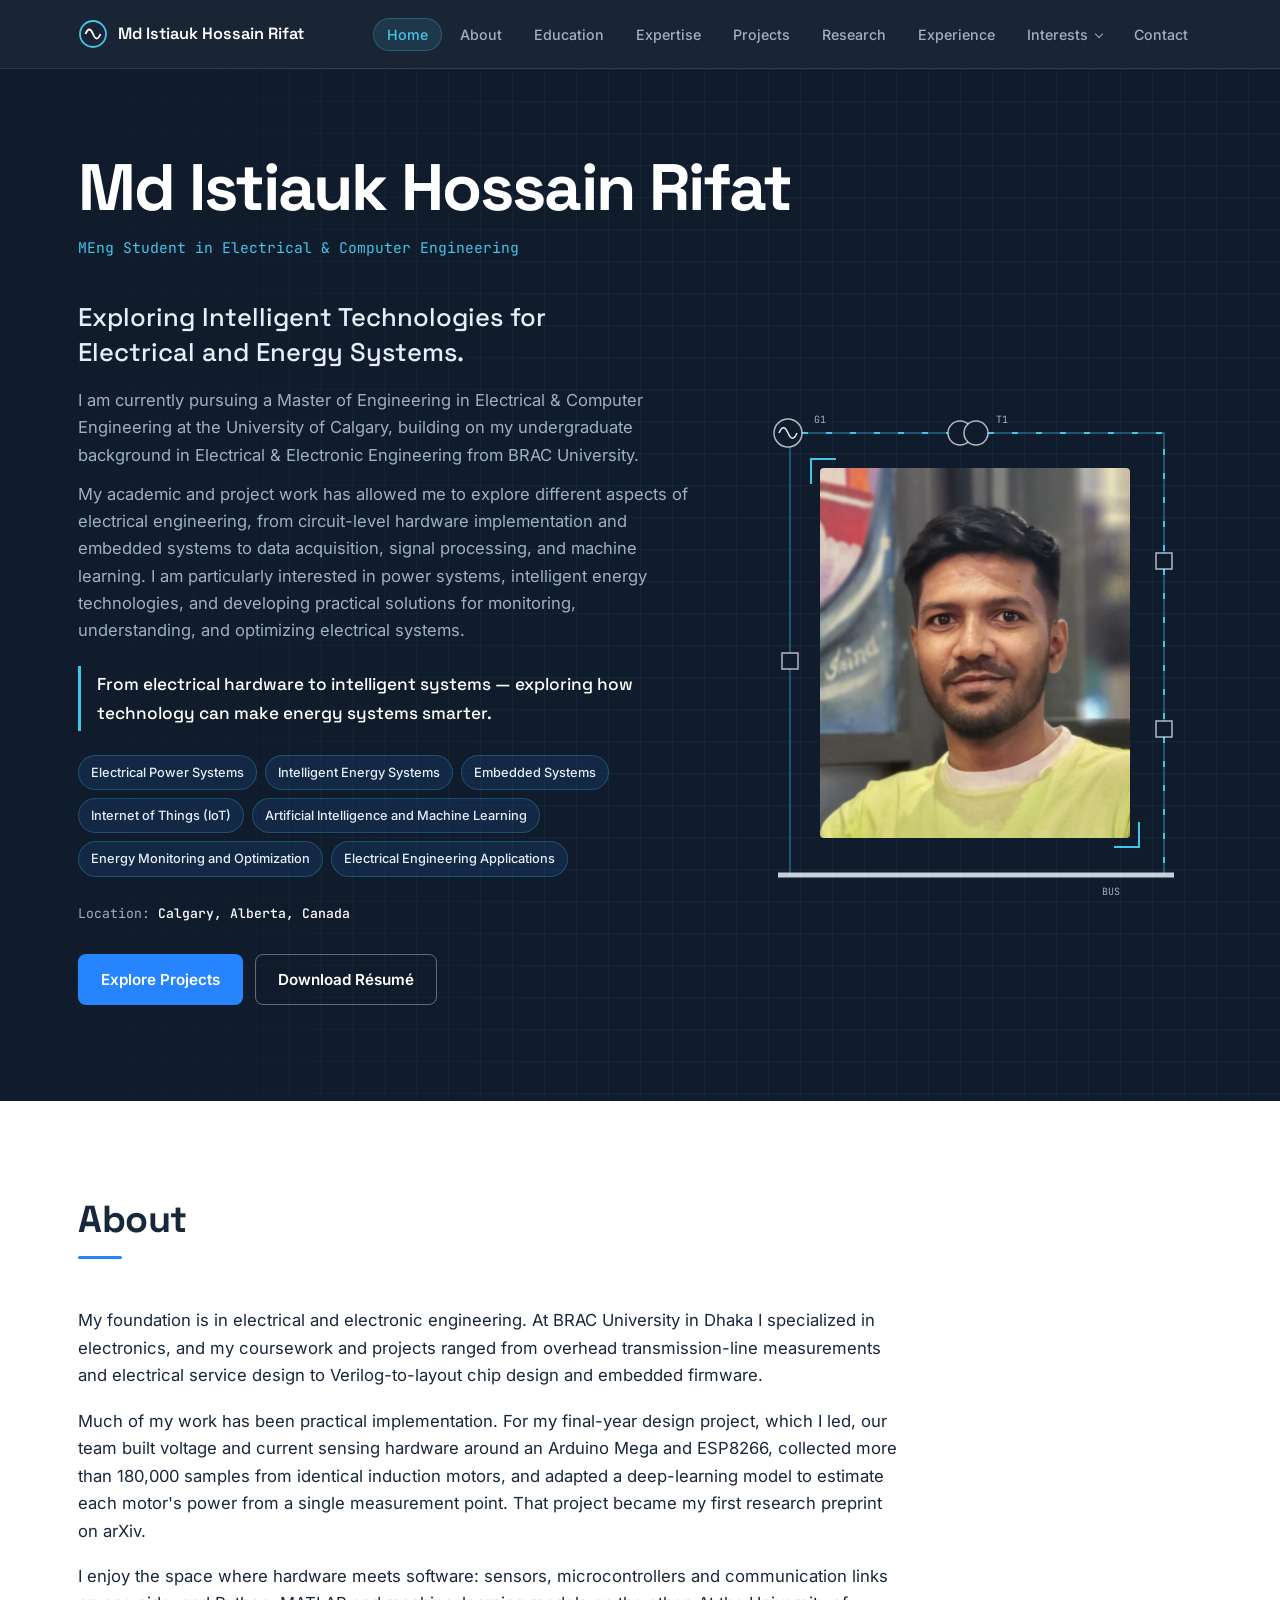
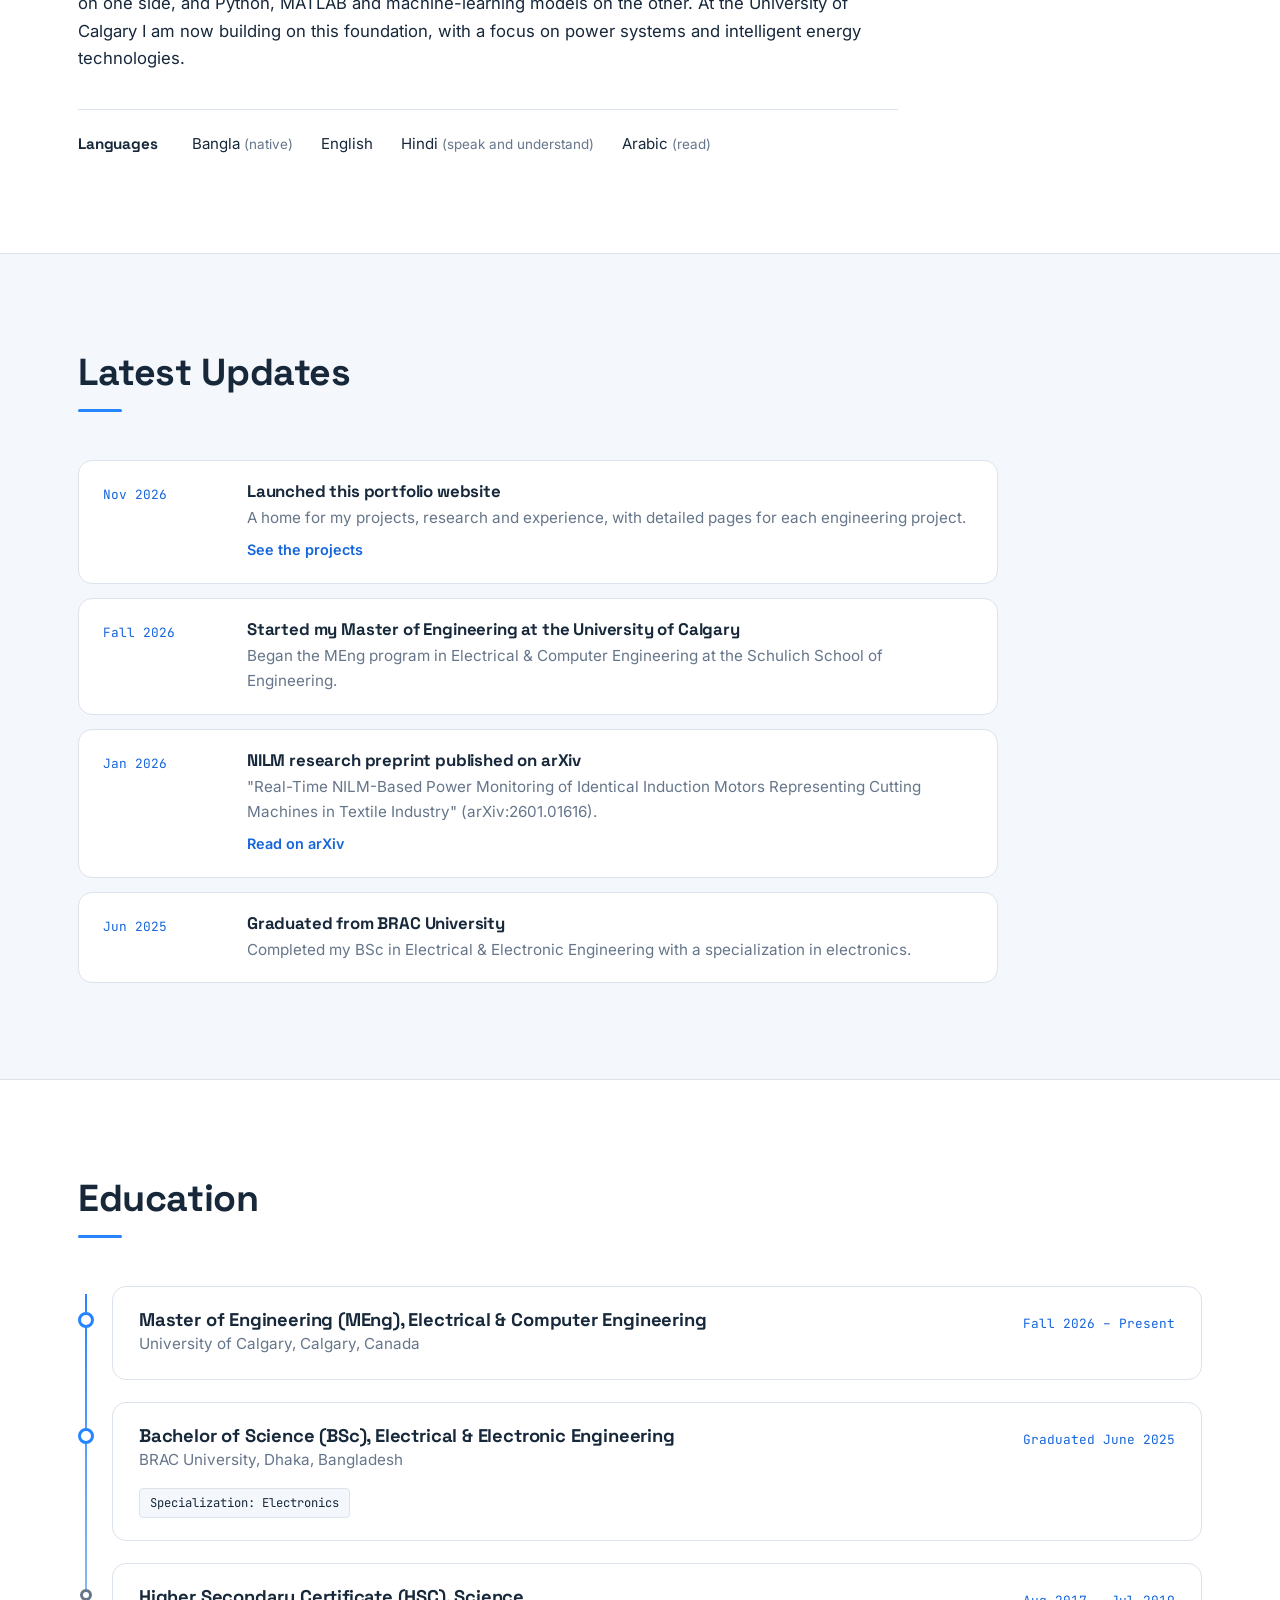
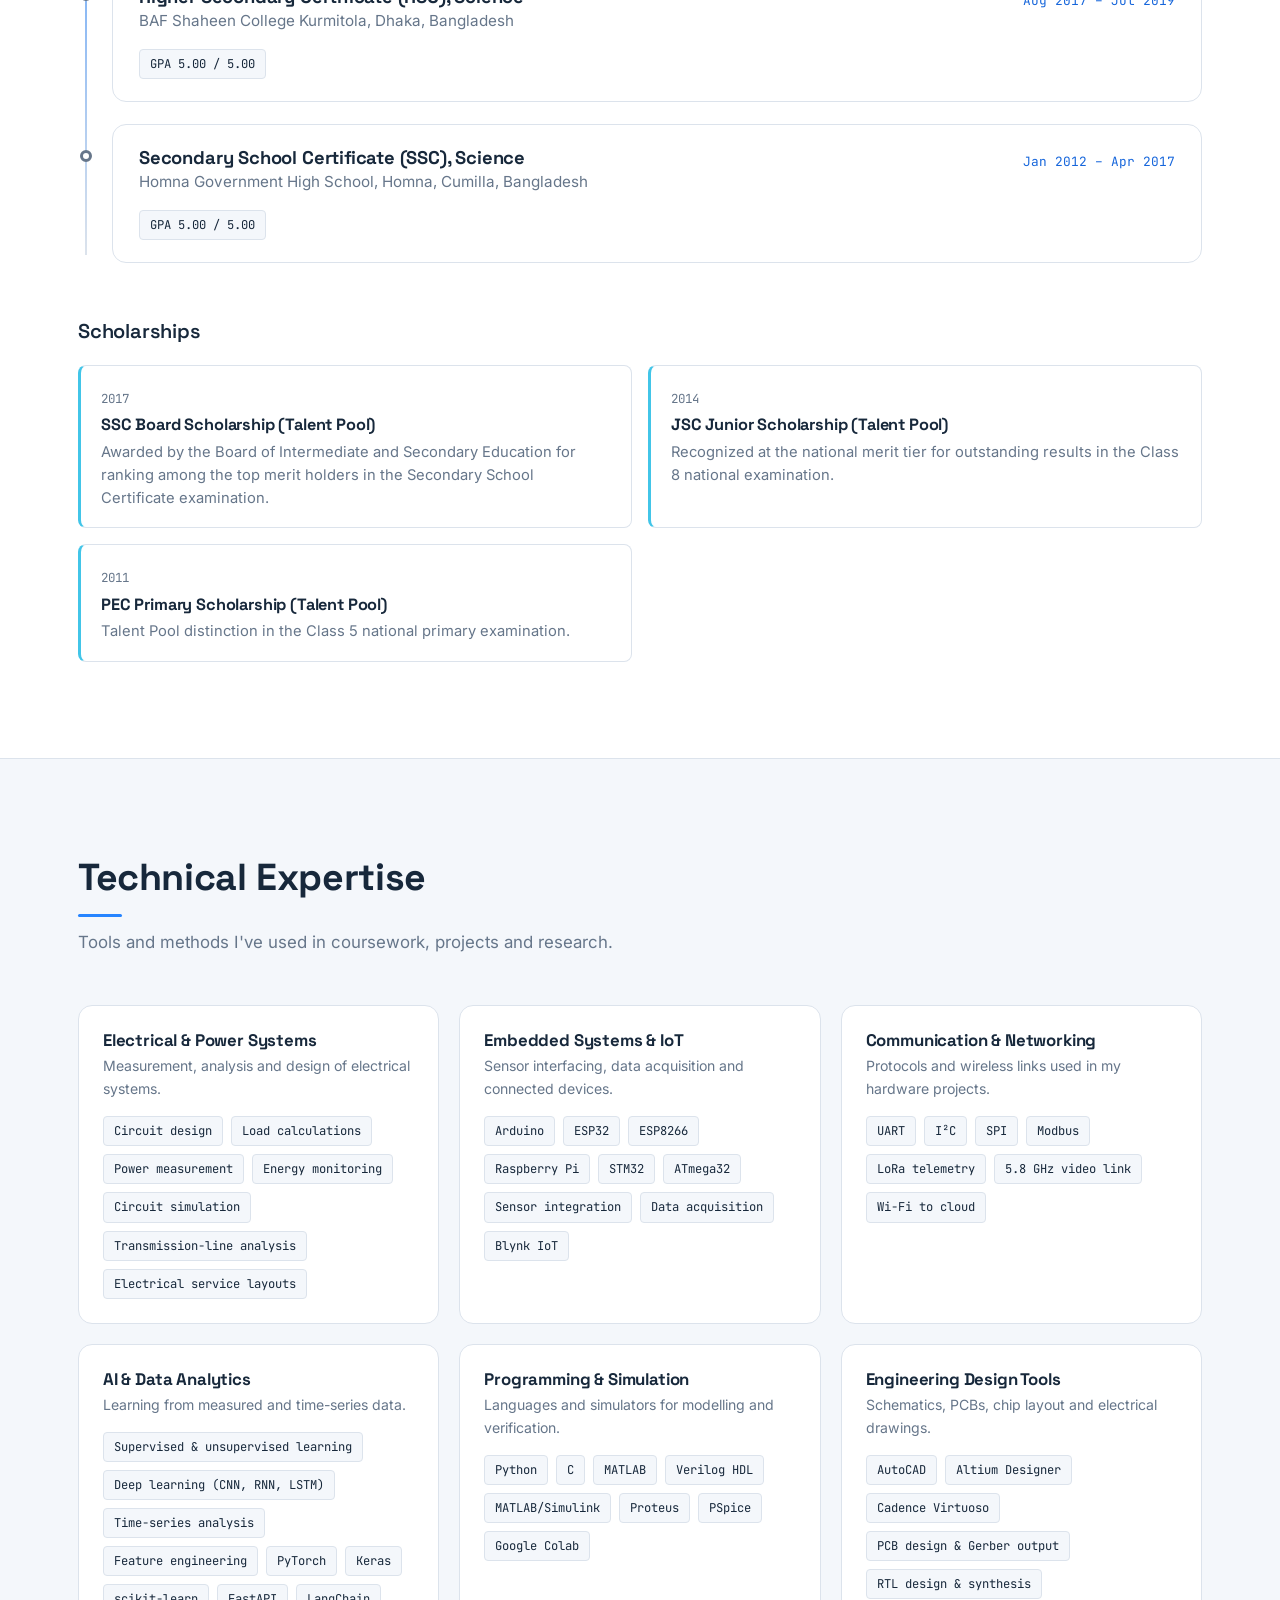
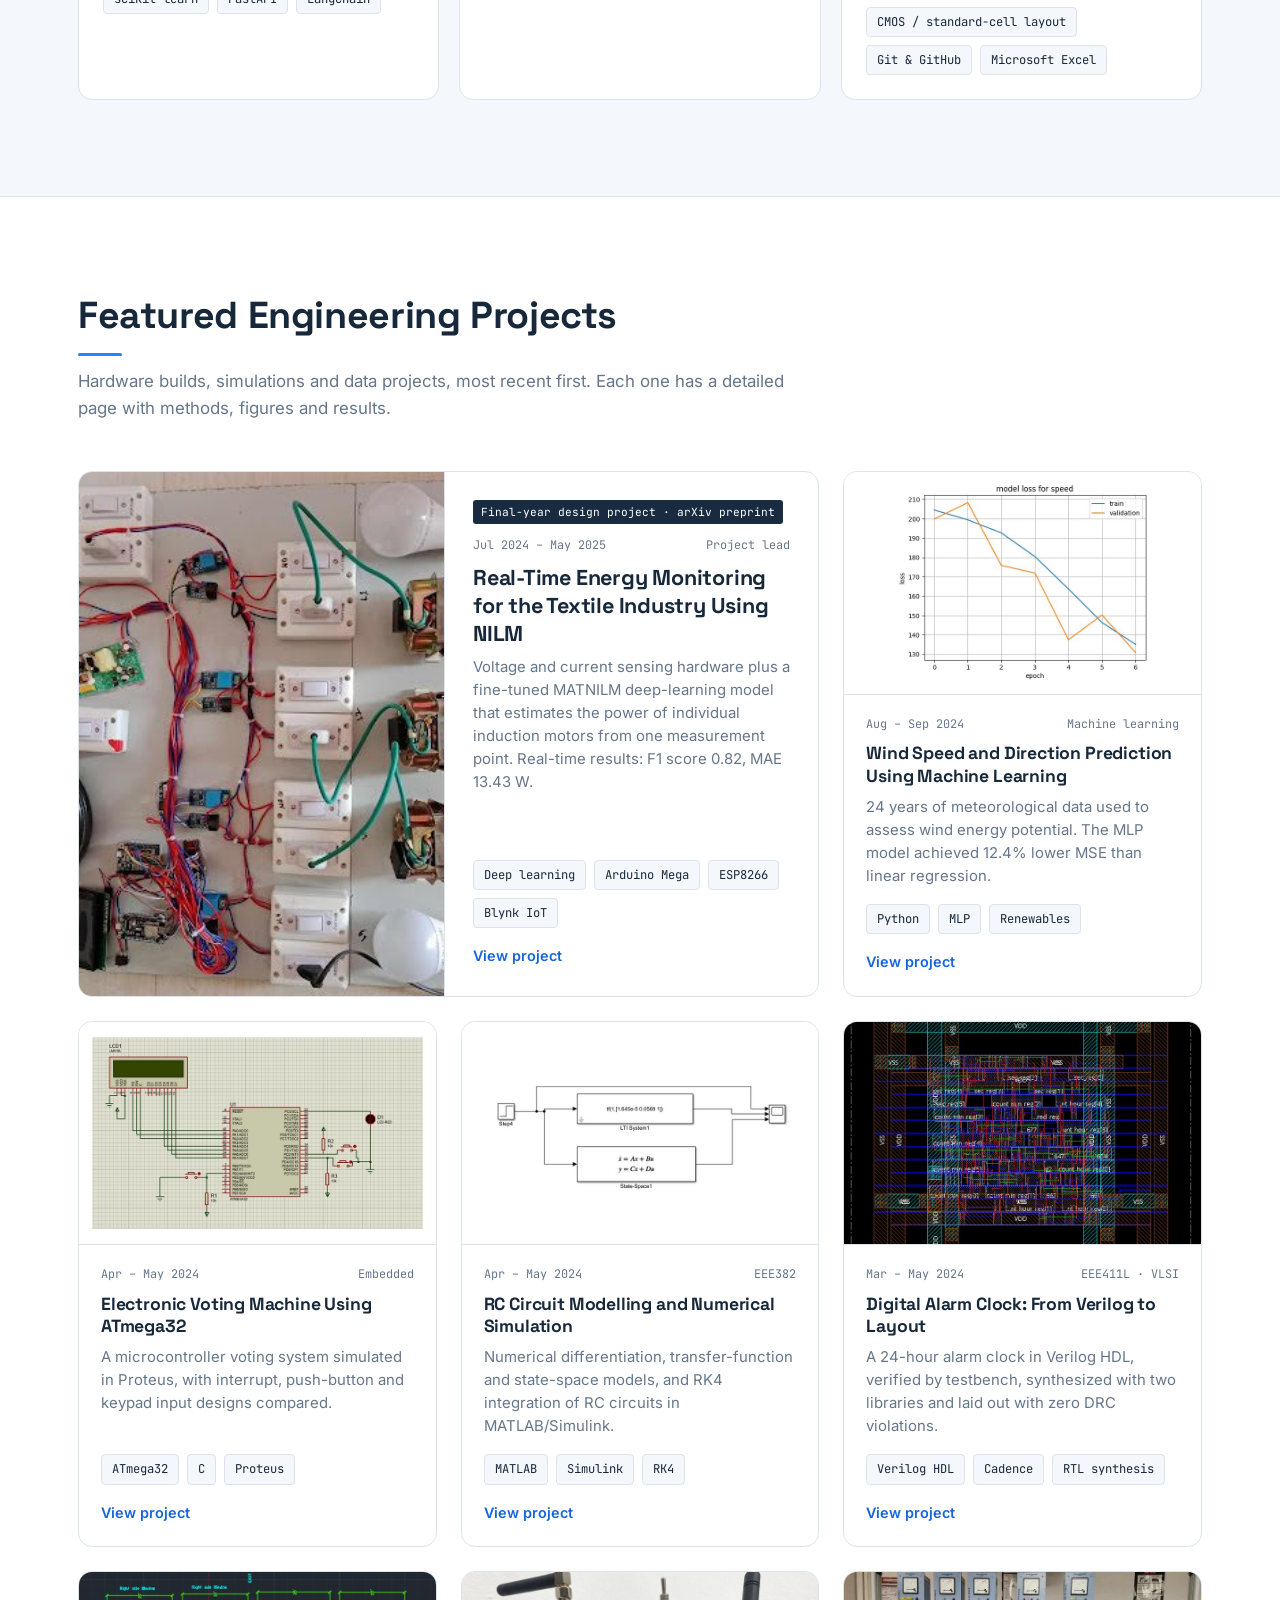
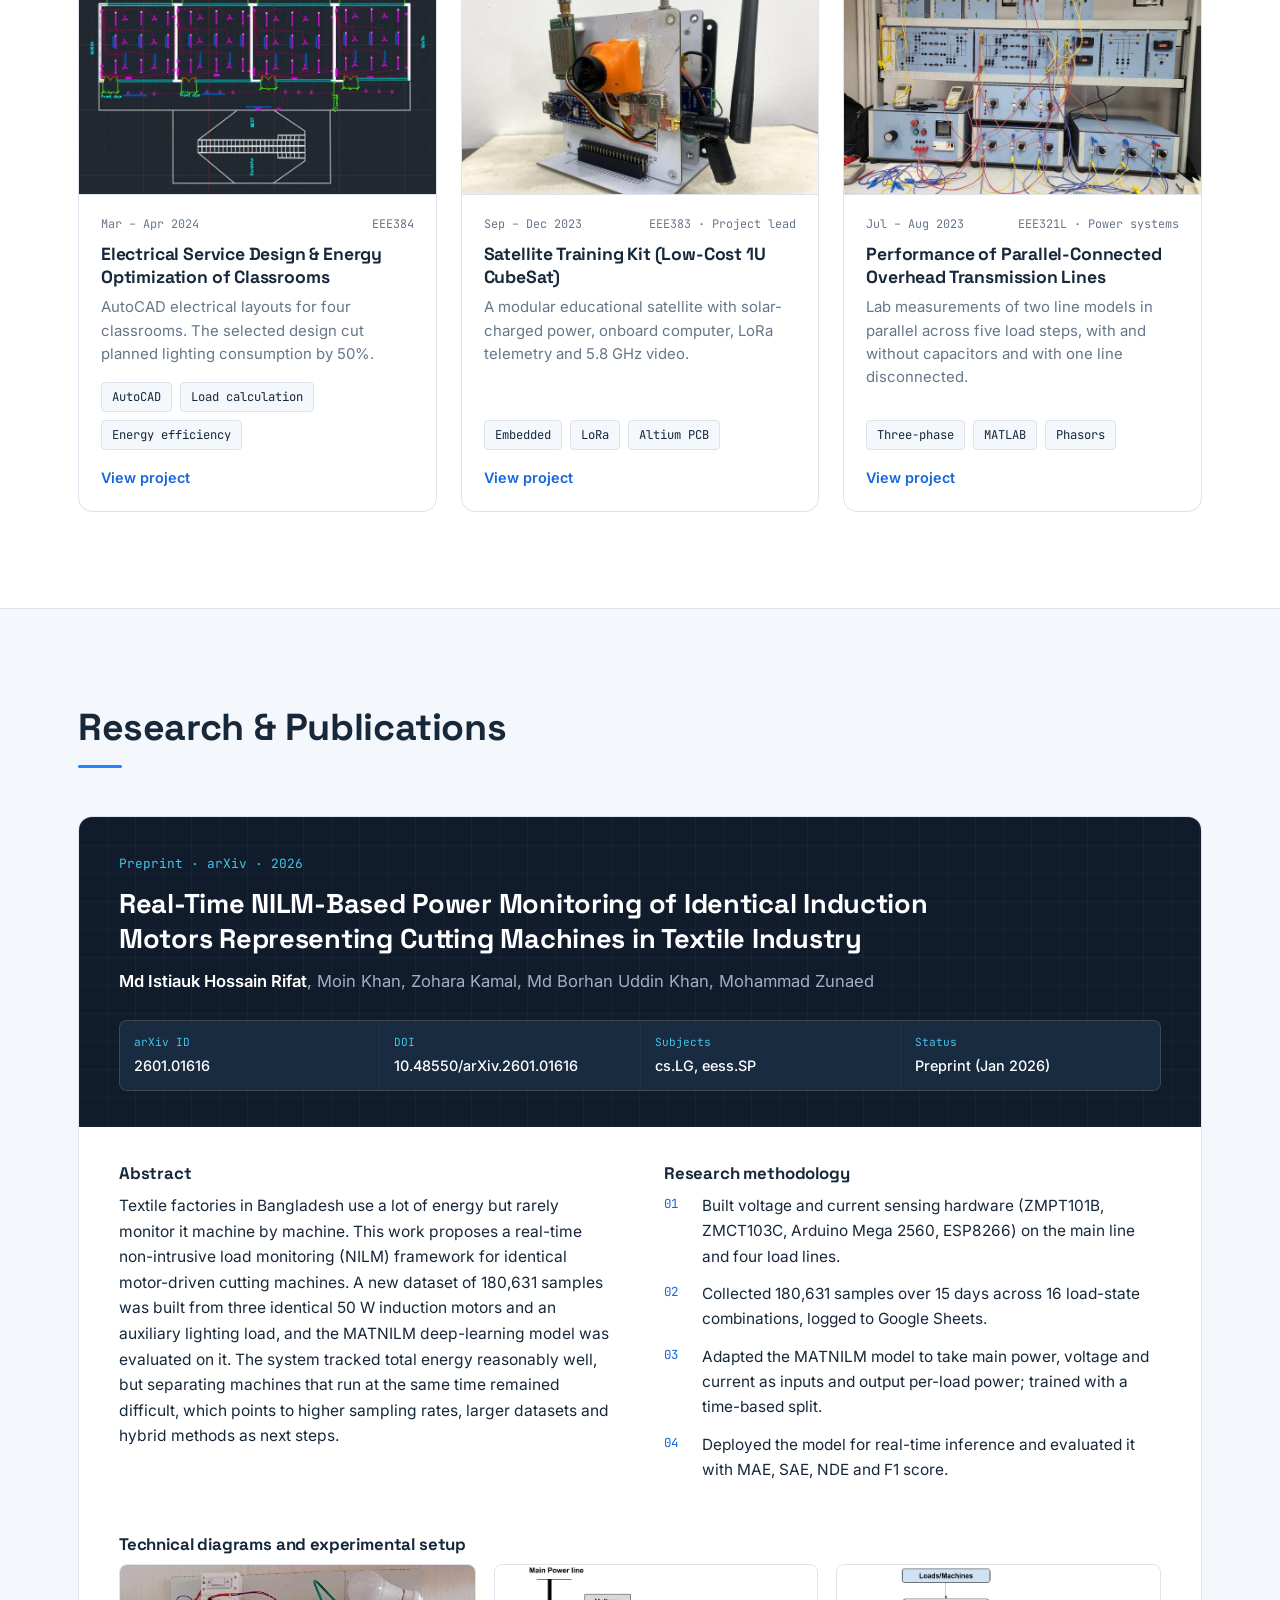
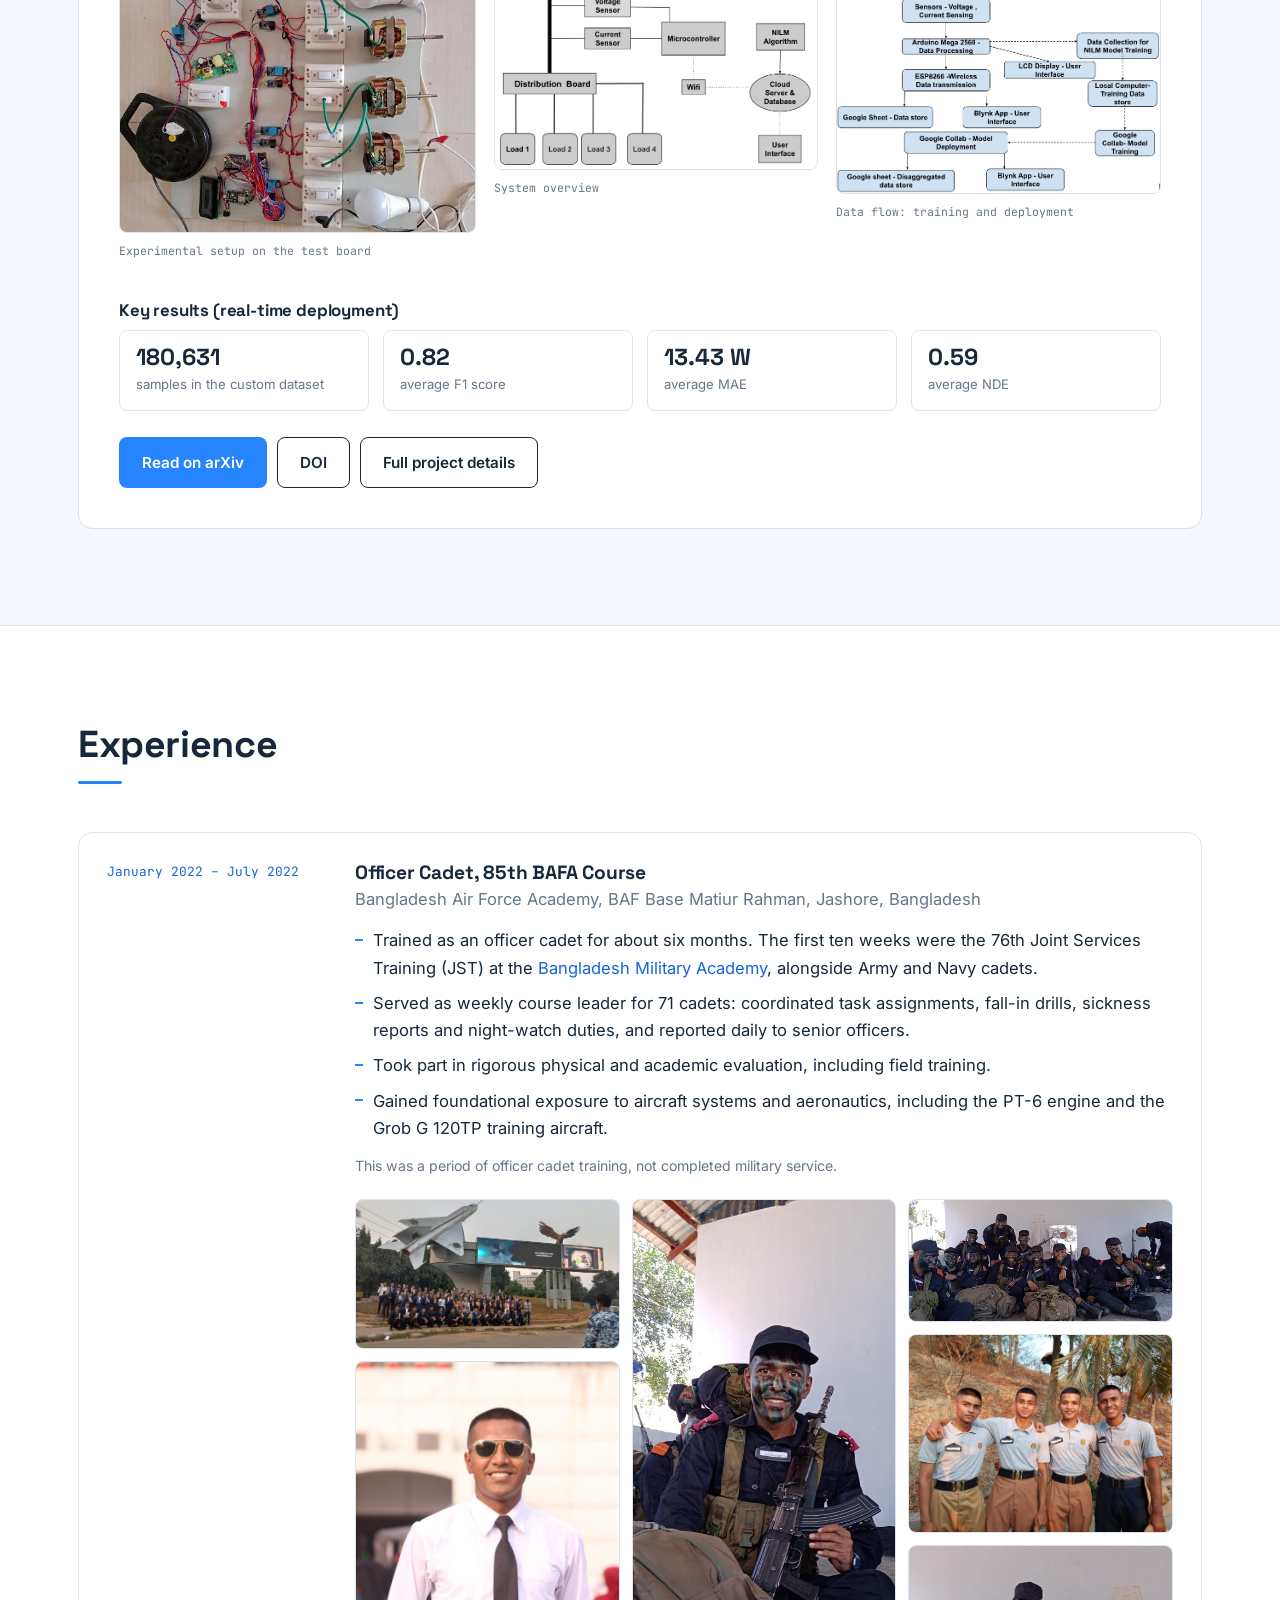
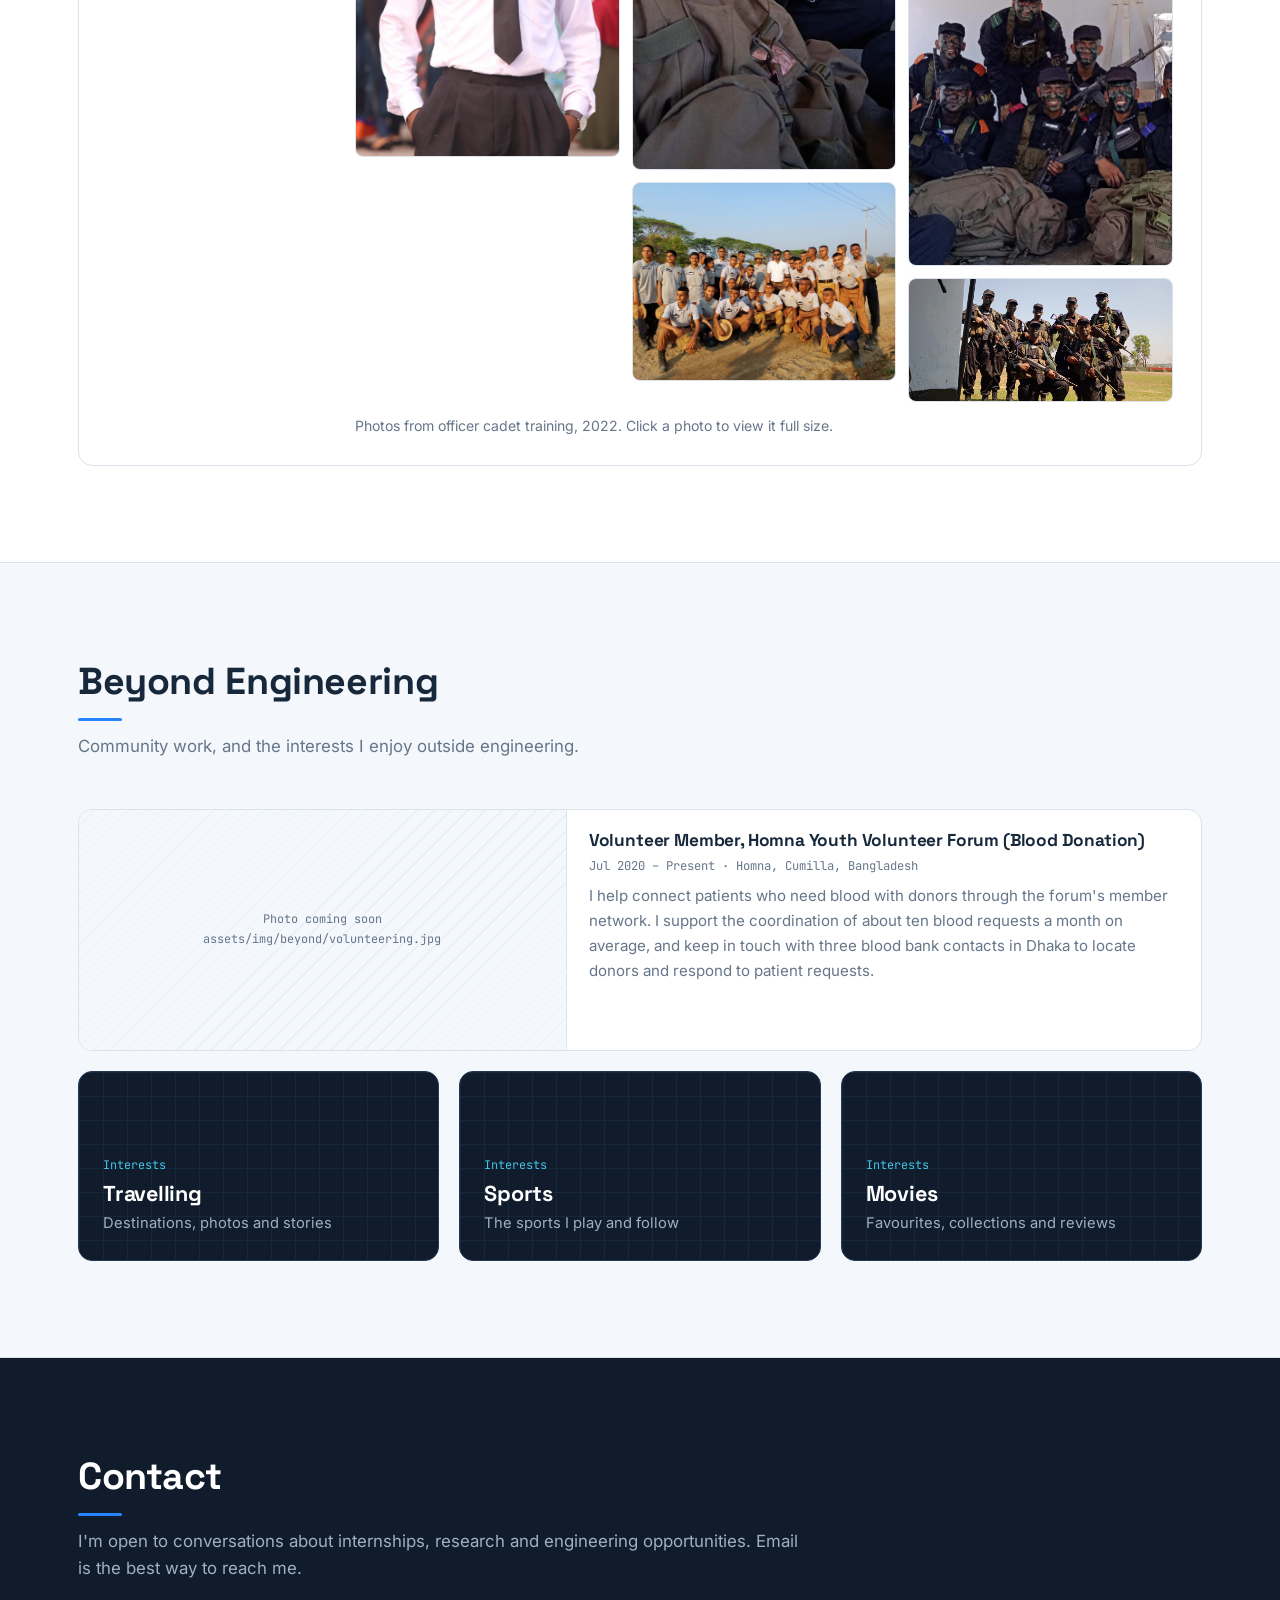
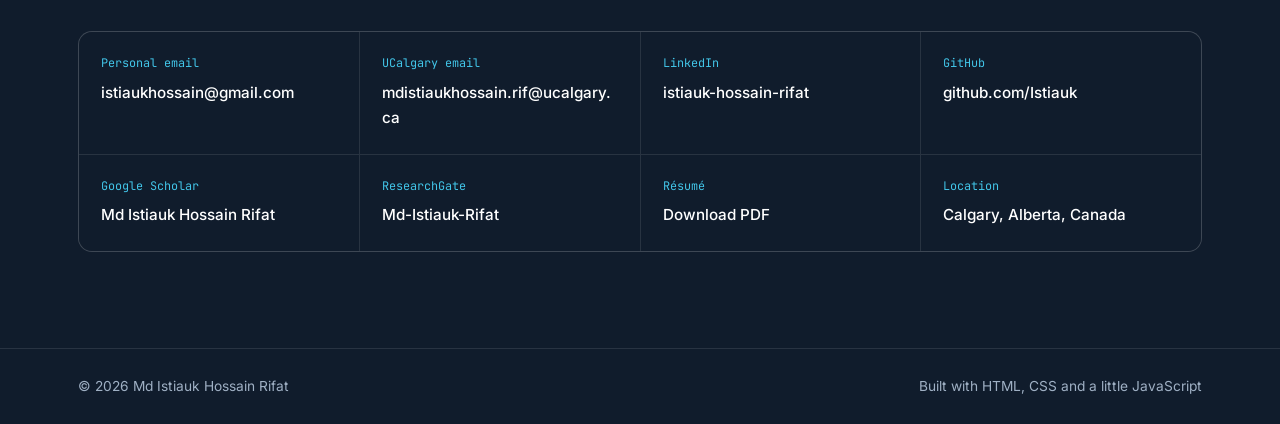
==== commit 9ff0ef01: "Add files via upload" ====
--- a/index.html
+++ b/index.html
@@ -3,14 +3,13 @@
 <head>
   <meta charset="UTF-8">
   <meta name="viewport" content="width=device-width, initial-scale=1">
-  <title>Md Istiauk Hossain Rifat | Electrical &amp; Computer Engineer</title>
-  <meta name="description" content="Portfolio of Md Istiauk Hossain Rifat, MEng student in Electrical and Computer Engineering at the University of Calgary. Power systems, embedded systems, IoT and machine learning for intelligent energy solutions.">
+  <title>Md Istiauk Hossain Rifat | MEng Student, Electrical &amp; Computer Engineering</title>
+  <meta name="description" content="Portfolio of Md Istiauk Hossain Rifat, MEng student in Electrical and Computer Engineering at the University of Calgary. Exploring intelligent technologies for electrical and energy systems.">
   <meta name="author" content="Md Istiauk Hossain Rifat">
   <link rel="canonical" href="https://istiauk.github.io/">
-  <!-- Social sharing preview (LinkedIn, etc.) -->
   <meta property="og:type" content="website">
-  <meta property="og:title" content="Md Istiauk Hossain Rifat | Electrical & Computer Engineer">
-  <meta property="og:description" content="Engineering intelligent solutions for a sustainable future. Power systems, embedded systems, IoT and machine learning.">
+  <meta property="og:title" content="Md Istiauk Hossain Rifat | MEng Student in Electrical & Computer Engineering">
+  <meta property="og:description" content="Exploring intelligent technologies for electrical and energy systems.">
   <meta property="og:url" content="https://istiauk.github.io/">
   <meta property="og:image" content="https://istiauk.github.io/assets/img/profile/rifat-portrait.jpg">
   <meta name="theme-color" content="#101C2C">
@@ -23,7 +22,7 @@
     "@context": "https://schema.org",
     "@type": "Person",
     "name": "Md Istiauk Hossain Rifat",
-    "jobTitle": "MEng Student, Electrical and Computer Engineering",
+    "jobTitle": "MEng Student in Electrical & Computer Engineering",
     "affiliation": { "@type": "CollegeOrUniversity", "name": "University of Calgary" },
     "alumniOf": { "@type": "CollegeOrUniversity", "name": "BRAC University" },
     "address": { "@type": "PostalAddress", "addressLocality": "Calgary", "addressRegion": "AB", "addressCountry": "CA" },
@@ -57,7 +56,14 @@
         <li><a href="#projects">Projects</a></li>
         <li><a href="#research">Research</a></li>
         <li><a href="#experience">Experience</a></li>
-        <li><a href="#beyond">Beyond Engineering</a></li>
+        <li class="has-menu">
+          <button class="menu-btn" aria-expanded="false" aria-haspopup="true">Interests</button>
+          <ul class="submenu">
+            <li><a href="interests/travelling.html">Travelling</a></li>
+            <li><a href="interests/sports.html">Sports</a></li>
+            <li><a href="interests/movies.html">Movies</a></li>
+          </ul>
+        </li>
         <li><a href="#contact">Contact</a></li>
       </ul>
     </nav>
@@ -67,48 +73,61 @@
 
     <!-- =============================== HERO =============================== -->
     <section class="hero" id="home" aria-label="Introduction">
-      <div class="container hero-grid">
-        <div class="hero-copy">
-          <h1 class="hero-name">Md Istiauk<br> Hossain Rifat</h1>
-          <p class="hero-headline">Engineering intelligent solutions for a sustainable future.</p>
-          <p class="hero-descriptor">
-            <span>Electrical &amp; Computer Engineering</span> <span>Power Systems</span> <span>Embedded Systems</span> <span>Intelligent Energy Solutions</span>
-          </p>
-          <p class="hero-intro">
-            I'm a Master of Engineering student at the University of Calgary with a BSc in Electrical and
-            Electronic Engineering. I build systems that measure real electrical signals, from sensor hardware
-            and microcontrollers to the machine-learning models that interpret the data, with a focus on
-            energy monitoring and power systems.
-          </p>
-          <p class="hero-location">Location: <strong>Calgary, Alberta, Canada</strong></p>
-          <div class="hero-actions">
-            <a class="btn btn-primary" href="#projects">Explore Projects</a>
-            <a class="btn btn-ghost" href="assets/resume/Md_Istiauk_Hossain_Rifat_Resume.pdf" download>Download Résumé</a>
+      <div class="container">
+        <div class="hero-top hero-copy">
+          <h1 class="hero-name">Md Istiauk Hossain Rifat</h1>
+          <p class="hero-role">MEng Student in Electrical &amp; Computer Engineering</p>
+        </div>
+
+        <div class="hero-grid">
+          <div class="hero-copy">
+            <p class="hero-headline">Exploring Intelligent Technologies for Electrical and Energy Systems.</p>
+            <p class="hero-intro">
+              I am currently pursuing a Master of Engineering in Electrical &amp; Computer Engineering at the
+              University of Calgary, building on my undergraduate background in Electrical &amp; Electronic
+              Engineering from BRAC University.
+            </p>
+            <p class="hero-intro">
+              My academic and project work has allowed me to explore different aspects of electrical engineering,
+              from circuit-level hardware implementation and embedded systems to data acquisition, signal processing,
+              and machine learning. I am particularly interested in power systems, intelligent energy technologies,
+              and developing practical solutions for monitoring, understanding, and optimizing electrical systems.
+            </p>
+            <p class="hero-statement">From electrical hardware to intelligent systems — exploring how technology can make energy systems smarter.</p>
+            <ul class="hero-tags" aria-label="Technical interests">
+              <li>Electrical Power Systems</li>
+              <li>Intelligent Energy Systems</li>
+              <li>Embedded Systems</li>
+              <li>Internet of Things (IoT)</li>
+              <li>Artificial Intelligence and Machine Learning</li>
+              <li>Energy Monitoring and Optimization</li>
+              <li>Electrical Engineering Applications</li>
+            </ul>
+            <p class="hero-location">Location: <strong>Calgary, Alberta, Canada</strong></p>
+            <div class="hero-actions">
+              <a class="btn btn-primary" href="#projects">Explore Projects</a>
+              <a class="btn btn-ghost" href="assets/resume/Md_Istiauk_Hossain_Rifat_Resume.pdf" download>Download Résumé</a>
+            </div>
           </div>
-        </div>
-
-        <!-- Photo framed by a single-line power diagram (decorative) -->
-        <div class="hero-visual">
-          <svg class="hero-diagram" viewBox="0 0 430 500" aria-hidden="true">
-            <!-- wires -->
-            <path class="wire" d="M42 30 H188 M228 30 H404 V472 M30 44 V472 H404"/>
-            <path class="flow" d="M42 30 H188 M228 30 H404 V472"/>
-            <!-- generator -->
-            <circle class="sym" cx="28" cy="30" r="14"/>
-            <path d="M19 30c3-7 6-7 9 0s6 7 9 0" stroke="#E7EEF7" stroke-width="1.5" fill="none"/>
-            <!-- transformer -->
-            <circle class="sym" cx="200" cy="30" r="12"/><circle class="sym" cx="216" cy="30" r="12" fill="none"/>
-            <!-- breakers -->
-            <rect class="sym" x="396" y="150" width="16" height="16"/>
-            <rect class="sym" x="396" y="318" width="16" height="16"/>
-            <rect class="sym" x="22" y="250" width="16" height="16"/>
-            <!-- bus -->
-            <line class="bus" x1="18" y1="472" x2="414" y2="472"/>
-            <text x="54" y="20">G1</text><text x="236" y="20">T1</text><text x="342" y="492">BUS</text>
-          </svg>
-          <div class="photo-frame">
-            <!-- To change your photo: replace assets/img/profile/rifat-portrait.jpg (portrait, about 4:5) -->
-            <img src="assets/img/profile/rifat-portrait.jpg" alt="Portrait of Md Istiauk Hossain Rifat" width="640" height="800">
+
+          <!-- Photo framed by a single-line power diagram (decorative) -->
+          <div class="hero-visual">
+            <svg class="hero-diagram" viewBox="0 0 430 500" aria-hidden="true">
+              <path class="wire" d="M42 30 H188 M228 30 H404 V472 M30 44 V472 H404"/>
+              <path class="flow" d="M42 30 H188 M228 30 H404 V472"/>
+              <circle class="sym" cx="28" cy="30" r="14"/>
+              <path d="M19 30c3-7 6-7 9 0s6 7 9 0" stroke="#E7EEF7" stroke-width="1.5" fill="none"/>
+              <circle class="sym" cx="200" cy="30" r="12"/><circle class="sym" cx="216" cy="30" r="12" fill="none"/>
+              <rect class="sym" x="396" y="150" width="16" height="16"/>
+              <rect class="sym" x="396" y="318" width="16" height="16"/>
+              <rect class="sym" x="22" y="250" width="16" height="16"/>
+              <line class="bus" x1="18" y1="472" x2="414" y2="472"/>
+              <text x="54" y="20">G1</text><text x="236" y="20">T1</text><text x="342" y="492">BUS</text>
+            </svg>
+            <div class="photo-frame">
+              <!-- To change your photo: replace assets/img/profile/rifat-portrait.jpg (portrait, about 4:5) -->
+              <img src="assets/img/profile/rifat-portrait.jpg" alt="Portrait of Md Istiauk Hossain Rifat" width="640" height="800">
+            </div>
           </div>
         </div>
       </div>
@@ -119,69 +138,125 @@
       <div class="container">
         <div class="section-head">
           <h2>About</h2>
-          <p>An electrical engineer who likes to see a system work end to end, from the circuit to the data.</p>
-        </div>
-        <div class="about-grid">
-          <div class="about-text">
-            <p>
-              My foundation is a BSc in Electrical and Electronic Engineering from BRAC University in Dhaka, where I
-              specialized in electronics. My coursework and projects ranged from overhead transmission-line
-              measurements and electrical service design to Verilog-to-layout chip design and embedded firmware.
-            </p>
-            <p>
-              Much of my work is practical implementation. For my final-year design project, which I led, our
-              team built voltage and current sensing hardware around an Arduino Mega and ESP8266, collected more
-              than 180,000 samples from identical induction motors, and adapted a deep-learning model to estimate
-              each motor's power from a single measurement point. That project became my first research preprint
-              on arXiv.
-            </p>
-            <p>
-              I enjoy the space where hardware meets software: sensors, microcontrollers and communication links on
-              one side, and Python, MATLAB and machine-learning models on the other. I'm now completing a Master of
-              Engineering in Electrical and Computer Engineering at the University of Calgary, where my interest is
-              in intelligent energy technologies: energy monitoring, power systems and data-driven tools for a more
-              efficient grid.
-            </p>
-          </div>
-          <dl class="facts">
-            <div><dt>Now</dt><dd>MEng, Electrical &amp; Computer Engineering, University of Calgary</dd></div>
-            <div><dt>Degree</dt><dd>BSc, Electrical &amp; Electronic Engineering, BRAC University</dd></div>
-            <div><dt>Focus</dt><dd>Power systems, intelligent energy systems, embedded systems, IoT, AI/ML</dd></div>
-            <div><dt>Research</dt><dd>NILM-based power monitoring (arXiv:2601.01616)</dd></div>
-            <div><dt>Based in</dt><dd>Calgary, Alberta, Canada</dd></div>
-            <div><dt>Languages</dt><dd>Bangla, English, Hindi (spoken), Arabic (reading)</dd></div>
-          </dl>
+        </div>
+        <div class="bio">
+          <p>
+            My foundation is in electrical and electronic engineering. At BRAC University in Dhaka I specialized in
+            electronics, and my coursework and projects ranged from overhead transmission-line measurements and
+            electrical service design to Verilog-to-layout chip design and embedded firmware.
+          </p>
+          <p>
+            Much of my work has been practical implementation. For my final-year design project, which I led, our team
+            built voltage and current sensing hardware around an Arduino Mega and ESP8266, collected more than 180,000
+            samples from identical induction motors, and adapted a deep-learning model to estimate each motor's power
+            from a single measurement point. That project became my first research preprint on arXiv.
+          </p>
+          <p>
+            I enjoy the space where hardware meets software: sensors, microcontrollers and communication links on one
+            side, and Python, MATLAB and machine-learning models on the other. At the University of Calgary I am now
+            building on this foundation, with a focus on power systems and intelligent energy technologies.
+          </p>
+        </div>
+        <div class="languages" aria-label="Languages">
+          <h3>Languages</h3>
+          <span>Bangla <small>(native)</small></span>
+          <span>English</span>
+          <span>Hindi <small>(speak and understand)</small></span>
+          <span>Arabic <small>(read)</small></span>
+        </div>
+      </div>
+    </section>
+
+    <!-- =============================== LATEST UPDATES ===============================
+         HOW TO EDIT:
+         - Each update is one <article class="update"> … </article> block. Newest goes at the top.
+         - To ADD: copy the template below, paste it above the first update, and change the date and text.
+         - To REMOVE: delete the whole <article> … </article> block.
+         - Link and photo are optional: delete those lines if you don't need them.
+
+         TEMPLATE (text only):
+         <article class="update">
+           <time datetime="2027-01">Jan 2027</time>
+           <div class="update-body"><div>
+             <h3>Title of the update</h3>
+             <p>One or two sentences about it.</p>
+             <a class="more" href="https://example.com" target="_blank" rel="noopener">Read more</a>
+           </div></div>
+         </article>
+
+         TEMPLATE (with photo): add class="update has-photo" and put this after the </div> that closes the text:
+             <img src="assets/img/updates/your-photo.jpg" alt="Describe the photo" loading="lazy">
+    ======================================================================================== -->
+    <section class="section tint" id="updates">
+      <div class="container">
+        <div class="section-head">
+          <h2>Latest Updates</h2>
+        </div>
+        <div class="updates">
+
+          <article class="update">
+            <time datetime="2026-11">Nov 2026</time>
+            <div class="update-body"><div>
+              <h3>Launched this portfolio website</h3>
+              <p>A home for my projects, research and experience, with detailed pages for each engineering project.</p>
+              <a class="more" href="#projects">See the projects</a>
+            </div></div>
+          </article>
+
+          <article class="update">
+            <time datetime="2026-09">Fall 2026</time>
+            <div class="update-body"><div>
+              <h3>Started my Master of Engineering at the University of Calgary</h3>
+              <p>Began the MEng program in Electrical &amp; Computer Engineering at the Schulich School of Engineering.</p>
+            </div></div>
+          </article>
+
+          <article class="update">
+            <time datetime="2026-01">Jan 2026</time>
+            <div class="update-body"><div>
+              <h3>NILM research preprint published on arXiv</h3>
+              <p>"Real-Time NILM-Based Power Monitoring of Identical Induction Motors Representing Cutting Machines in Textile Industry" (arXiv:2601.01616).</p>
+              <a class="more" href="https://arxiv.org/abs/2601.01616" target="_blank" rel="noopener">Read on arXiv</a>
+            </div></div>
+          </article>
+
+          <article class="update">
+            <time datetime="2025-06">Jun 2025</time>
+            <div class="update-body"><div>
+              <h3>Graduated from BRAC University</h3>
+              <p>Completed my BSc in Electrical &amp; Electronic Engineering with a specialization in electronics.</p>
+            </div></div>
+          </article>
+
         </div>
       </div>
     </section>
 
     <!-- =============================== EDUCATION =============================== -->
-    <section class="section tint" id="education">
+    <section class="section" id="education">
       <div class="container">
         <div class="section-head">
           <h2>Education</h2>
-          <p>Two engineering degrees, built on a science-focused school and college education in Bangladesh.</p>
         </div>
 
         <ol class="timeline">
           <li class="tl-item">
             <article class="tl-card">
               <div>
-                <h3>Master of Engineering (MEng), Electrical and Computer Engineering</h3>
-                <p class="where">Schulich School of Engineering, University of Calgary, Canada</p>
-              </div>
-              <span class="when">Sep 2026 – Present</span>
-              <div class="details"><span class="chip">In progress</span></div>
+                <h3>Master of Engineering (MEng), Electrical &amp; Computer Engineering</h3>
+                <p class="where">University of Calgary, Calgary, Canada</p>
+              </div>
+              <span class="when">Fall 2026 – Present</span>
             </article>
           </li>
           <li class="tl-item">
             <article class="tl-card">
               <div>
-                <h3>Bachelor of Science, Electrical and Electronic Engineering</h3>
-                <p class="where">BSRM School of Engineering, BRAC University, Dhaka, Bangladesh</p>
-              </div>
-              <span class="when">Jan 2020 – May 2025</span>
-              <div class="details"><span class="chip">CGPA 3.45 / 4.00</span><span class="chip">Specialization: Electronics</span><span class="chip">Dean's List (one semester)</span></div>
+                <h3>Bachelor of Science (BSc), Electrical &amp; Electronic Engineering</h3>
+                <p class="where">BRAC University, Dhaka, Bangladesh</p>
+              </div>
+              <span class="when">Graduated June 2025</span>
+              <div class="details"><span class="chip">Specialization: Electronics</span></div>
             </article>
           </li>
           <li class="tl-item minor">
@@ -206,13 +281,8 @@
           </li>
         </ol>
 
-        <h3 class="subhead">Awards &amp; Scholarships</h3>
+        <h3 class="subhead">Scholarships</h3>
         <div class="awards">
-          <article class="award">
-            <span class="year">BRAC University</span>
-            <h4>Dean's List</h4>
-            <p>Recognized for academic excellence in one semester of the BSc program.</p>
-          </article>
           <article class="award">
             <span class="year">2017</span>
             <h4>SSC Board Scholarship (Talent Pool)</h4>
@@ -233,7 +303,7 @@
     </section>
 
     <!-- =============================== EXPERTISE =============================== -->
-    <section class="section" id="expertise">
+    <section class="section tint" id="expertise">
       <div class="container">
         <div class="section-head">
           <h2>Technical Expertise</h2>
@@ -297,7 +367,7 @@
     </section>
 
     <!-- =============================== PROJECTS =============================== -->
-    <section class="section tint" id="projects">
+    <section class="section" id="projects">
       <div class="container">
         <div class="section-head">
           <h2>Featured Engineering Projects</h2>
@@ -306,7 +376,7 @@
         <div class="projects-grid">
 
           <a class="project-card featured" href="projects/nilm-energy-monitoring.html">
-            <div class="thumb"><img src="assets/img/projects/nilm/hardware.jpg" alt="NILM sensing hardware with three induction motors and bulbs on a test board" loading="lazy" width="800" height="500"></div>
+            <div class="thumb"><img src="assets/img/projects/nilm/hardware.jpg" alt="NILM sensing hardware with three induction motors and bulbs on a test board" loading="lazy" width="512" height="384"></div>
             <div class="body">
               <span class="badge">Final-year design project · arXiv preprint</span>
               <div class="meta"><span>Jul 2024 – May 2025</span><span>Project lead</span></div>
@@ -399,132 +469,123 @@
     </section>
 
     <!-- =============================== RESEARCH =============================== -->
-    <section class="section" id="research">
+    <section class="section tint" id="research">
       <div class="container">
         <div class="section-head">
           <h2>Research &amp; Publications</h2>
-          <p>Research that grew out of my final-year design project on industrial energy monitoring.</p>
-        </div>
-        <article class="paper">
-          <div class="paper-main">
-            <p class="venue">Preprint · arXiv:2601.01616 · 2026</p>
+        </div>
+
+        <article class="pub">
+          <header class="pub-head">
+            <p class="venue">Preprint · arXiv · 2026</p>
             <h3>Real-Time NILM-Based Power Monitoring of Identical Induction Motors Representing Cutting Machines in Textile Industry</h3>
             <p class="authors"><strong>Md Istiauk Hossain Rifat</strong>, Moin Khan, Zohara Kamal, Md Borhan Uddin Khan, Mohammad Zunaed</p>
-
-            <h4>Research area</h4>
-            <p>Non-intrusive load monitoring (NILM), industrial energy monitoring, machine learning and signal processing (arXiv: cs.LG, eess.SP).</p>
-
-            <h4>Summary</h4>
-            <p>
-              Textile factories in Bangladesh use a lot of energy but rarely monitor it machine by machine. This work
-              proposes a real-time NILM framework for identical motor-driven cutting machines. We built a new
-              dataset of 180,631 samples from three identical 50 W induction motors and an auxiliary lighting load,
-              and evaluated the MATNILM deep-learning model on it. The system tracked total energy reasonably well,
-              but separating machines that run at the same time remained hard, which points to higher sampling rates,
-              larger datasets and hybrid methods as next steps.
-            </p>
-
-            <h4>My contribution</h4>
-            <ul class="dash">
-              <li>Led the project as first author and was responsible for project planning and supervision of the technical work.</li>
-              <li>Carried out simulation, the hardware setup and the data collection.</li>
-              <li>Wrote the code and fine-tuned the machine-learning model on our custom dataset.</li>
-            </ul>
-
-            <div class="paper-actions">
-              <a class="btn btn-primary" href="https://arxiv.org/abs/2601.01616" target="_blank" rel="noopener">Read on arXiv</a>
-              <a class="btn btn-outline" href="https://doi.org/10.48550/arXiv.2601.01616" target="_blank" rel="noopener">DOI</a>
-              <a class="btn btn-outline" href="projects/nilm-energy-monitoring.html">Project details</a>
+            <dl class="pub-info">
+              <div><dt>arXiv ID</dt><dd>2601.01616</dd></div>
+              <div><dt>DOI</dt><dd>10.48550/arXiv.2601.01616</dd></div>
+              <div><dt>Subjects</dt><dd>cs.LG, eess.SP</dd></div>
+              <div><dt>Status</dt><dd>Preprint (Jan 2026)</dd></div>
+            </dl>
+          </header>
+
+          <div class="pub-body">
+            <div>
+              <h4>Abstract</h4>
+              <!-- To use the exact arXiv abstract, paste it here in place of this summary. -->
+              <p>
+                Textile factories in Bangladesh use a lot of energy but rarely monitor it machine by machine. This work
+                proposes a real-time non-intrusive load monitoring (NILM) framework for identical motor-driven cutting
+                machines. A new dataset of 180,631 samples was built from three identical 50 W induction motors and an
+                auxiliary lighting load, and the MATNILM deep-learning model was evaluated on it. The system tracked
+                total energy reasonably well, but separating machines that run at the same time remained difficult,
+                which points to higher sampling rates, larger datasets and hybrid methods as next steps.
+              </p>
+            </div>
+            <div>
+              <h4>Research methodology</h4>
+              <ol class="pub-steps">
+                <li>Built voltage and current sensing hardware (ZMPT101B, ZMCT103C, Arduino Mega 2560, ESP8266) on the main line and four load lines.</li>
+                <li>Collected 180,631 samples over 15 days across 16 load-state combinations, logged to Google Sheets.</li>
+                <li>Adapted the MATNILM model to take main power, voltage and current as inputs and output per-load power; trained with a time-based split.</li>
+                <li>Deployed the model for real-time inference and evaluated it with MAE, SAE, NDE and F1 score.</li>
+              </ol>
+            </div>
+
+            <div class="full">
+              <h4>Technical diagrams and experimental setup</h4>
+              <div class="pub-figs">
+                <figure><img src="assets/img/projects/nilm/hardware.jpg" alt="Experimental setup: sensors, relays, three induction motors and bulbs on a test board" loading="lazy"><figcaption>Experimental setup on the test board</figcaption></figure>
+                <figure><img src="assets/img/projects/nilm/system-overview.png" alt="System overview: sensors on the main line feed a microcontroller that sends data over Wi-Fi to a cloud NILM algorithm" loading="lazy"><figcaption>System overview</figcaption></figure>
+                <figure><img src="assets/img/projects/nilm/data-flow.png" alt="Data flow for model training and real-time deployment" loading="lazy"><figcaption>Data flow: training and deployment</figcaption></figure>
+              </div>
+            </div>
+
+            <div class="full">
+              <h4>Key results (real-time deployment)</h4>
+              <div class="pub-stats">
+                <div><div class="num">180,631</div><div class="lbl">samples in the custom dataset</div></div>
+                <div><div class="num">0.82</div><div class="lbl">average F1 score</div></div>
+                <div><div class="num">13.43 W</div><div class="lbl">average MAE</div></div>
+                <div><div class="num">0.59</div><div class="lbl">average NDE</div></div>
+              </div>
+              <div class="paper-actions">
+                <a class="btn btn-primary" href="https://arxiv.org/abs/2601.01616" target="_blank" rel="noopener">Read on arXiv</a>
+                <a class="btn btn-outline" href="https://doi.org/10.48550/arXiv.2601.01616" target="_blank" rel="noopener">DOI</a>
+                <a class="btn btn-outline" href="projects/nilm-energy-monitoring.html">Full project details</a>
+              </div>
             </div>
           </div>
-          <aside class="paper-side" aria-label="Key figures from the paper">
-            <figure>
-              <img src="assets/img/projects/nilm/system-overview.png" alt="System overview: sensors on the main line feed a microcontroller that sends data over Wi-Fi to a cloud NILM algorithm" loading="lazy">
-              <figcaption>System overview: sensing, cloud and NILM model</figcaption>
-            </figure>
-            <div class="stat-row">
-              <div class="stat"><div class="num">180,631</div><div class="lbl">samples collected over 15 days</div></div>
-              <div class="stat"><div class="num">0.82</div><div class="lbl">average F1 score, real-time</div></div>
-              <div class="stat"><div class="num">13.43 W</div><div class="lbl">average MAE, real-time</div></div>
-            </div>
-            <figure>
-              <img src="assets/img/projects/nilm/blynk-app.png" alt="Blynk mobile dashboard showing main voltage, current and power and the predicted power of four loads" loading="lazy" style="max-width:190px">
-              <figcaption>Real-time monitoring in the Blynk app</figcaption>
-            </figure>
-          </aside>
         </article>
       </div>
     </section>
 
     <!-- =============================== EXPERIENCE =============================== -->
-    <section class="section tint" id="experience">
-      <div class="container">
-        <div class="section-head">
-          <h2>Experience &amp; Leadership</h2>
-          <p>Leading engineering teams on academic projects, and leadership training as an officer cadet.</p>
+    <section class="section" id="experience">
+      <div class="container">
+        <div class="section-head">
+          <h2>Experience</h2>
         </div>
         <div class="exp-list">
-
           <article class="exp">
-            <div><p class="when">Jul 2024 – May 2025</p><p class="kind">Academic project leadership</p></div>
-            <div>
-              <h3>Project Lead, Final-Year Design Project</h3>
-              <p class="org">BRAC University, Dhaka, Bangladesh</p>
-              <ul>
-                <li>Led the team that built a real-time NILM energy-monitoring system for textile-industry motors.</li>
-                <li>Responsible for project planning, simulation, data collection, hardware setup, machine-learning fine-tuning and code, and for supervising the technical work.</li>
-                <li>The work was published as an arXiv preprint with me as first author.</li>
-              </ul>
-            </div>
-          </article>
-
-          <article class="exp">
-            <div><p class="when">Sep 2023 – Dec 2023</p><p class="kind">Academic project leadership</p></div>
-            <div>
-              <h3>Project Lead, Satellite Training Kit (EEE383)</h3>
-              <p class="org">BRAC University, Dhaka, Bangladesh</p>
-              <ul>
-                <li>Led the development of a low-cost, modular 1U CubeSat training kit for engineering education.</li>
-                <li>Worked across all subsystems: power, onboard computer, payload and communication, base station and backplane.</li>
-              </ul>
-            </div>
-          </article>
-
-          <article class="exp">
-            <div><p class="when">Jan 2022 – Jul 2022</p><p class="kind">Leadership training</p></div>
+            <div><p class="when">January 2022 – July 2022</p></div>
             <div>
               <h3>Officer Cadet, 85th BAFA Course</h3>
               <p class="org">Bangladesh Air Force Academy, BAF Base Matiur Rahman, Jashore, Bangladesh</p>
               <ul>
-                <li>Completed the first ten weeks in the 76th Joint Services Training (JST) at the <a href="https://bma.army.mil.bd/" target="_blank" rel="noopener">Bangladesh Military Academy</a>, training alongside Army and Navy cadets.</li>
+                <li>Trained as an officer cadet for about six months. The first ten weeks were the 76th Joint Services Training (JST) at the <a href="https://bma.army.mil.bd/" target="_blank" rel="noopener">Bangladesh Military Academy</a>, alongside Army and Navy cadets.</li>
                 <li>Served as weekly course leader for 71 cadets: coordinated task assignments, fall-in drills, sickness reports and night-watch duties, and reported daily to senior officers.</li>
-                <li>Took part in rigorous physical and academic evaluation in a military training format.</li>
+                <li>Took part in rigorous physical and academic evaluation, including field training.</li>
                 <li>Gained foundational exposure to aircraft systems and aeronautics, including the PT-6 engine and the Grob G 120TP training aircraft.</li>
               </ul>
-              <p class="note">This was officer cadet training, not commissioned military service.</p>
-              <div class="gallery">
-                <figure><img src="assets/img/experience/bafa-joining-group.jpg" alt="Large group of cadets in formal suits in front of an aircraft monument" loading="lazy"></figure>
-                <figure><img src="assets/img/experience/bafa-course-group.jpg" alt="Group of cadets in training uniforms outdoors" loading="lazy"></figure>
-                <figure><img src="assets/img/experience/bafa-cadets-group.jpg" alt="Four cadets in training uniforms" loading="lazy"></figure>
-                <figure><img src="assets/img/experience/bafa-cadets-blazer.jpg" alt="Cadets in uniform with one cadet in a blazer" loading="lazy"></figure>
-              </div>
-              <p class="note">Photos from officer cadet training, 2022.</p>
-            </div>
-          </article>
-
+              <p class="note">This was a period of officer cadet training, not completed military service.</p>
+
+              <!-- Photo wall: each photo keeps its own shape. Click a photo to open it full size.
+                   To add a photo: put it in assets/img/experience/ and copy one <a>…</a> line. -->
+              <div class="photo-wall">
+                <a href="assets/img/experience/bafa-joining-group.jpg" target="_blank" rel="noopener"><img src="assets/img/experience/bafa-joining-group.jpg" alt="Large group of cadets in formal suits in front of an aircraft monument" loading="lazy"></a>
+                <a href="assets/img/experience/bafa-portrait-formal.jpg" target="_blank" rel="noopener"><img src="assets/img/experience/bafa-portrait-formal.jpg" alt="Portrait in a white shirt and black tie" loading="lazy"></a>
+                <a href="assets/img/experience/bafa-field-training-1.jpg" target="_blank" rel="noopener"><img src="assets/img/experience/bafa-field-training-1.jpg" alt="Cadet in field-training gear with camouflage face paint" loading="lazy"></a>
+                <a href="assets/img/experience/bafa-course-group.jpg" target="_blank" rel="noopener"><img src="assets/img/experience/bafa-course-group.jpg" alt="Group of cadets in training uniforms outdoors" loading="lazy"></a>
+                <a href="assets/img/experience/bafa-field-training-2.jpg" target="_blank" rel="noopener"><img src="assets/img/experience/bafa-field-training-2.jpg" alt="Cadets resting during field training" loading="lazy"></a>
+                <a href="assets/img/experience/bafa-cadets-group.jpg" target="_blank" rel="noopener"><img src="assets/img/experience/bafa-cadets-group.jpg" alt="Four cadets in training uniforms" loading="lazy"></a>
+                <a href="assets/img/experience/bafa-field-training-4.jpg" target="_blank" rel="noopener"><img src="assets/img/experience/bafa-field-training-4.jpg" alt="Cadets in field-training gear" loading="lazy"></a>
+                <a href="assets/img/experience/bafa-field-training-3.jpg" target="_blank" rel="noopener"><img src="assets/img/experience/bafa-field-training-3.jpg" alt="Group of cadets in field-training gear on a parade ground" loading="lazy"></a>
+              </div>
+              <p class="note">Photos from officer cadet training, 2022. Click a photo to view it full size.</p>
+            </div>
+          </article>
         </div>
       </div>
     </section>
 
     <!-- =============================== BEYOND ENGINEERING =============================== -->
-    <section class="section" id="beyond">
+    <section class="section tint" id="beyond">
       <div class="container">
         <div class="section-head">
           <h2>Beyond Engineering</h2>
-          <p>Community work and the things I enjoy outside the lab.</p>
+          <p>Community work, and the interests I enjoy outside engineering.</p>
         </div>
         <div class="beyond-grid">
-
           <article class="beyond-card wide">
             <!-- PHOTO SLOT: save your photo as assets/img/beyond/volunteering.jpg, then replace the <div class="photo-slot">…</div> below with:
                  <img class="photo" src="assets/img/beyond/volunteering.jpg" alt="Blood donation volunteering in Homna"> -->
@@ -535,40 +596,12 @@
               <p>I help connect patients who need blood with donors through the forum's member network. I support the coordination of about ten blood requests a month on average, and keep in touch with three blood bank contacts in Dhaka to locate donors and respond to patient requests.</p>
             </div>
           </article>
-
-          <article class="beyond-card">
-            <!-- PHOTO SLOT: save as assets/img/beyond/sports.jpg and replace the div below with
-                 <img class="photo" src="assets/img/beyond/sports.jpg" alt="Playing sports"> -->
-            <div class="photo-slot">Photo coming soon<br>assets/img/beyond/sports.jpg</div>
-            <div class="body"><h3>Sports</h3><p>I enjoy playing sports. They keep me active and give me a break from screens and circuits.</p></div>
-          </article>
-
-          <article class="beyond-card">
-            <!-- PHOTO SLOT: save as assets/img/beyond/travel.jpg and replace the div below with
-                 <img class="photo" src="assets/img/beyond/travel.jpg" alt="Travelling"> -->
-            <div class="photo-slot">Photo coming soon<br>assets/img/beyond/travel.jpg</div>
-            <div class="body"><h3>Travelling</h3><p>I love travelling and seeing new places.</p></div>
-          </article>
-
-          <article class="beyond-card">
-            <!-- PHOTO SLOT: save as assets/img/beyond/movies.jpg and replace the div below with
-                 <img class="photo" src="assets/img/beyond/movies.jpg" alt="Movies"> -->
-            <div class="photo-slot">Photo coming soon<br>assets/img/beyond/movies.jpg</div>
-            <div class="body"><h3>Movies</h3><p>I love watching movies in my free time.</p></div>
-          </article>
-
-          <article class="beyond-card lang">
-            <div class="body">
-              <h3>Languages</h3>
-              <ul class="lang-list">
-                <li><span>Bangla</span><span>Native</span></li>
-                <li><span>English</span><span>Speak, read and write</span></li>
-                <li><span>Hindi</span><span>Speak and understand</span></li>
-                <li><span>Arabic</span><span>Read</span></li>
-              </ul>
-            </div>
-          </article>
-
+        </div>
+
+        <div class="interest-links">
+          <a class="interest-link" href="interests/travelling.html"><span class="k">Interests</span><h3>Travelling</h3><p>Destinations, photos and stories</p></a>
+          <a class="interest-link" href="interests/sports.html"><span class="k">Interests</span><h3>Sports</h3><p>The sports I play and follow</p></a>
+          <a class="interest-link" href="interests/movies.html"><span class="k">Interests</span><h3>Movies</h3><p>Favourites, collections and reviews</p></a>
         </div>
       </div>
     </section>
@@ -598,7 +631,7 @@
   <footer class="site-footer">
     <div class="container footer-row">
       <span>© <span id="year">2026</span> Md Istiauk Hossain Rifat</span>
-      <span>Built with HTML, CSS and a little JavaScript · Hosted on GitHub Pages</span>
+      <span>Built with HTML, CSS and a little JavaScript</span>
     </div>
   </footer>
 
--- a/assets/css/style.css
+++ b/assets/css/style.css
@@ -54,8 +54,8 @@
   --font-mono: "JetBrains Mono", ui-monospace, monospace;
 
   --max: 1180px;
-  --radius: 10px;
-  --radius-sm: 6px;
+  --radius: 14px;
+  --radius-sm: 8px;
   --shadow: 0 1px 2px rgba(16,28,44,0.05), 0 8px 24px -12px rgba(16,28,44,0.18);
   --nav-h: 68px;
 }
@@ -121,12 +121,25 @@
 .brand:hover { text-decoration: none; }
 .brand-mark { width: 30px; height: 30px; flex: none; }
 .nav-links { display: flex; gap: 4px; }
-.nav-links a {
-  display: block; padding: 8px 10px; border-radius: 6px;
-  color: var(--on-dark-2); font-size: 0.89rem; font-weight: 500;
-}
-.nav-links a:hover { color: var(--white); text-decoration: none; background: rgba(255,255,255,0.05); }
-.nav-links a.active { color: var(--white); box-shadow: inset 0 -2px 0 var(--cyan); border-radius: 0; }
+.nav-links { align-items: center; }
+.nav-links a, .menu-btn {
+  display: block; padding: 7px 13px; border-radius: 999px;
+  color: var(--on-dark-2); font: 500 0.89rem var(--font-body);
+  background: none; border: 1px solid transparent; cursor: pointer;
+}
+.nav-links a:hover, .menu-btn:hover { color: var(--white); text-decoration: none; background: rgba(255,255,255,0.06); }
+.nav-links a.active, .menu-btn.active { color: var(--cyan); background: rgba(66,197,232,0.12); border-color: rgba(66,197,232,0.28); }
+/* Interests dropdown */
+.has-menu { position: relative; }
+.menu-btn::after { content: ""; display: inline-block; width: 6px; height: 6px; margin-left: 8px; border-right: 1.5px solid currentColor; border-bottom: 1.5px solid currentColor; transform: translateY(-3px) rotate(45deg); }
+.submenu {
+  display: none; position: absolute; top: calc(100% + 10px); left: 50%; transform: translateX(-50%);
+  min-width: 190px; padding: 8px; background: var(--navy-800);
+  border: 1px solid rgba(255,255,255,0.12); border-radius: var(--radius); box-shadow: 0 18px 40px -12px rgba(0,0,0,0.55);
+}
+.submenu::before { content: ""; position: absolute; left: 0; right: 0; top: -12px; height: 12px; }
+.has-menu:hover .submenu, .has-menu:focus-within .submenu, .has-menu.open .submenu { display: block; }
+.submenu a { border-radius: 8px; padding: 9px 12px; }
 .nav-toggle {
   display: none; background: none; border: 1px solid rgba(255,255,255,0.25);
   color: var(--white); font: 500 0.88rem var(--font-body);
@@ -150,16 +163,28 @@
   mask-image: linear-gradient(90deg, transparent 0%, #000 45%, #000 100%);
   -webkit-mask-image: linear-gradient(90deg, transparent 0%, #000 45%, #000 100%);
 }
-.hero-grid { position: relative; display: grid; grid-template-columns: minmax(0, 1.25fr) minmax(0, 1fr); gap: 56px; align-items: center; }
+.hero-grid { position: relative; display: grid; grid-template-columns: minmax(0, 1.35fr) minmax(0, 1fr); gap: 56px; align-items: center; }
+.hero-top { position: relative; margin-bottom: 40px; }
 .hero-name {
-  font-size: clamp(2.3rem, 4.6vw, 3.6rem); font-weight: 700; color: var(--white);
-  letter-spacing: -0.025em; line-height: 1.05; margin-bottom: 18px;
+  font-size: clamp(1.45rem, 7.2vw, 4.1rem); font-weight: 700; color: var(--white);
+  letter-spacing: -0.03em; line-height: 1.05; white-space: nowrap; margin-bottom: 14px;
+}
+.hero-role { font-family: var(--font-mono); font-size: 0.92rem; color: var(--cyan); }
+.hero-intro + .hero-intro { margin-top: -2px; }
+.hero-statement {
+  font-family: var(--font-head); font-weight: 500; font-size: 1.08rem; color: var(--white);
+  border-left: 3px solid var(--cyan); padding: 4px 0 4px 16px; margin: 22px 0 24px; max-width: 52ch;
+}
+.hero-tags { display: flex; flex-wrap: wrap; gap: 8px; margin-bottom: 26px; }
+.hero-tags li {
+  font-size: 0.8rem; font-weight: 500; color: var(--on-dark); padding: 6px 12px; border-radius: 999px;
+  background: rgba(38,132,255,0.12); border: 1px solid rgba(66,197,232,0.25);
 }
 .hero-headline { font-family: var(--font-head); font-weight: 500; font-size: clamp(1.25rem, 2.2vw, 1.6rem); color: var(--on-dark); line-height: 1.35; margin-bottom: 18px; max-width: 30ch; }
 .hero-descriptor { font-family: var(--font-mono); font-size: 0.84rem; color: var(--cyan); margin-bottom: 22px; line-height: 1.8; }
 .hero-descriptor span { white-space: nowrap; }
 .hero-descriptor span + span::before { content: "|"; color: rgba(255,255,255,0.28); margin: 0 10px; }
-.hero-intro { color: var(--on-dark-2); max-width: 58ch; margin-bottom: 14px; }
+.hero-intro { color: var(--on-dark-2); max-width: 62ch; margin-bottom: 14px; }
 .hero-location { font-family: var(--font-mono); font-size: 0.82rem; color: var(--on-dark-2); margin-bottom: 30px; }
 .hero-location strong { color: var(--white); font-weight: 500; }
 .hero-actions { display: flex; flex-wrap: wrap; gap: 12px; }
@@ -409,15 +434,19 @@
     border-bottom: 1px solid var(--line-dark); padding: 8px 28px 18px;
   }
   .nav-links.open { display: flex; }
-  .nav-links a { padding: 12px 0; border-bottom: 1px solid var(--line-dark); border-radius: 0; font-size: 0.95rem; }
-  .nav-links a.active { box-shadow: none; color: var(--cyan); }
+  .nav-links { align-items: stretch; }
+  .nav-links a, .menu-btn { padding: 12px 14px; margin: 2px 0; font-size: 0.95rem; text-align: left; width: 100%; }
+  .has-menu:hover .submenu { display: none; }
+  .has-menu.open .submenu { display: block; }
+  .submenu { position: static; transform: none; box-shadow: none; background: transparent; border: 0; padding: 0 0 0 16px; min-width: 0; }
+  .submenu::before { display: none; }
 }
 @media (max-width: 1020px) {
   .projects-grid, .skills-grid, .beyond-grid { grid-template-columns: repeat(2, minmax(0, 1fr)); }
   .beyond-card.wide { grid-column: span 2; }
   .contact-grid { grid-template-columns: repeat(2, minmax(0, 1fr)); }
   .paper { grid-template-columns: 1fr; }
-  .p-layout { grid-template-columns: 1fr; gap: 0; }
+  .p-layout { grid-template-columns: minmax(0, 1fr); gap: 0; }
   .toc { display: none; }
   .p-meta { grid-template-columns: repeat(2, minmax(0, 1fr)); }
 }
@@ -456,3 +485,164 @@
   *, *::before, *::after { animation: none !important; transition: none !important; }
   .hero-copy > *, .hero-visual { opacity: 1; transform: none; }
 }
+
+
+/* ==========================================================================
+   18. ADDITIONS (corrections round 2)
+   ========================================================================== */
+
+/* About: full-width biography + small languages strip */
+.bio { max-width: 820px; }
+.bio p { margin-bottom: 18px; font-size: 1.04rem; }
+.languages { margin-top: 36px; display: flex; flex-wrap: wrap; align-items: baseline; gap: 10px 28px; padding-top: 22px; border-top: 1px solid var(--line); max-width: 820px; }
+.languages h3 { font-size: 0.95rem; margin-right: 6px; }
+.languages span { font-size: 0.94rem; }
+.languages small { color: var(--text-2); font-size: 0.84rem; }
+
+/* Latest updates: date rail + cards (edit in index.html, see the template comment) */
+.updates { display: grid; gap: 14px; max-width: 920px; }
+.update {
+  display: grid; grid-template-columns: 120px minmax(0, 1fr); gap: 24px; align-items: start;
+  background: var(--white); border: 1px solid var(--line); border-radius: var(--radius); padding: 20px 24px;
+}
+.update time { font-family: var(--font-mono); font-size: 0.8rem; color: var(--blue-dark); padding-top: 3px; }
+.update h3 { font-size: 1.05rem; margin-bottom: 4px; }
+.update p { color: var(--text-2); font-size: 0.95rem; }
+.update a.more { display: inline-block; margin-top: 8px; font-weight: 600; font-size: 0.9rem; }
+.update.has-photo .update-body { display: grid; grid-template-columns: minmax(0, 1fr) 180px; gap: 20px; }
+.update img { border-radius: var(--radius-sm); width: 100%; aspect-ratio: 4 / 3; object-fit: cover; }
+
+/* Research (publication spotlight) */
+.pub { background: var(--white); border: 1px solid var(--line); border-radius: var(--radius); overflow: hidden; }
+.pub-head { background: var(--navy-900); color: var(--on-dark); padding: 36px 40px; position: relative; }
+.pub-head::before { content: ""; position: absolute; inset: 0; background-image: linear-gradient(rgba(66,197,232,0.05) 1px, transparent 1px), linear-gradient(90deg, rgba(66,197,232,0.05) 1px, transparent 1px); background-size: 28px 28px; pointer-events: none; }
+.pub-head > * { position: relative; }
+.pub-head .venue { font-family: var(--font-mono); font-size: 0.8rem; color: var(--cyan); margin-bottom: 12px; }
+.pub-head h3 { color: var(--white); font-size: clamp(1.3rem, 2.4vw, 1.7rem); line-height: 1.3; max-width: 46ch; margin-bottom: 12px; }
+.pub-head .authors { color: var(--on-dark-2); }
+.pub-head .authors strong { color: var(--white); }
+.pub-info { display: grid; grid-template-columns: repeat(4, minmax(0, 1fr)); gap: 1px; background: var(--line-dark); border: 1px solid var(--line-dark); border-radius: var(--radius-sm); overflow: hidden; margin-top: 24px; }
+.pub-info div { background: var(--navy-800); padding: 12px 14px; }
+.pub-info dt { font-family: var(--font-mono); font-size: 0.7rem; color: var(--cyan); margin-bottom: 3px; }
+.pub-info dd { color: var(--white); font-size: 0.9rem; font-weight: 500; overflow-wrap: anywhere; }
+.pub-body { padding: 36px 40px 40px; display: grid; grid-template-columns: minmax(0, 1fr) minmax(0, 1fr); gap: 40px 48px; }
+.pub-body h4 { font-size: 1.05rem; margin-bottom: 10px; }
+.pub-body p { font-size: 0.97rem; margin-bottom: 12px; }
+.pub-body .full { grid-column: 1 / -1; }
+.pub-steps { list-style: none; counter-reset: s; }
+.pub-steps li { counter-increment: s; position: relative; padding-left: 38px; margin-bottom: 12px; font-size: 0.96rem; }
+.pub-steps li::before { content: counter(s, decimal-leading-zero); position: absolute; left: 0; top: 1px; font-family: var(--font-mono); font-size: 0.78rem; color: var(--blue-dark); }
+.pub-figs { display: grid; grid-template-columns: 1.1fr 1fr 1fr; gap: 18px; align-items: start; }
+.pub-figs figure img { border: 1px solid var(--line); border-radius: var(--radius-sm); background: var(--white); width: 100%; }
+.pub-figs figcaption { font-family: var(--font-mono); font-size: 0.72rem; color: var(--text-2); margin-top: 8px; }
+.pub-stats { display: grid; grid-template-columns: repeat(4, minmax(0, 1fr)); gap: 14px; }
+.pub-stats > div { border: 1px solid var(--line); border-radius: var(--radius-sm); padding: 14px 16px; }
+.pub-stats .num { font-family: var(--font-head); font-weight: 700; font-size: 1.45rem; line-height: 1.1; }
+.pub-stats .lbl { font-size: 0.82rem; color: var(--text-2); margin-top: 4px; }
+
+/* Experience: photo wall that keeps each photo's own shape (no heavy cropping) */
+.photo-wall { columns: 4 220px; column-gap: 12px; margin-top: 22px; }
+.photo-wall a { display: block; margin-bottom: 12px; break-inside: avoid; border-radius: var(--radius-sm); overflow: hidden; border: 1px solid var(--line); }
+.photo-wall img { width: 100%; height: auto; transition: transform .25s; }
+.photo-wall a:hover img { transform: scale(1.02); }
+
+/* Beyond engineering: interest links */
+.interest-links { display: grid; grid-template-columns: repeat(3, minmax(0, 1fr)); gap: 20px; margin-top: 20px; }
+.interest-link {
+  position: relative; display: flex; flex-direction: column; justify-content: flex-end; min-height: 190px;
+  padding: 24px; border-radius: var(--radius); color: var(--white); overflow: hidden; background: var(--navy-900);
+  border: 1px solid var(--navy-700); transition: transform .2s, border-color .2s;
+}
+.interest-link::before { content: ""; position: absolute; inset: 0; background-image: linear-gradient(rgba(66,197,232,0.07) 1px, transparent 1px), linear-gradient(90deg, rgba(66,197,232,0.07) 1px, transparent 1px); background-size: 24px 24px; }
+.interest-link > * { position: relative; }
+.interest-link:hover { transform: translateY(-3px); border-color: var(--cyan); text-decoration: none; }
+.interest-link .k { font-family: var(--font-mono); font-size: 0.74rem; color: var(--cyan); margin-bottom: 6px; }
+.interest-link h3 { color: var(--white); font-size: 1.35rem; margin-bottom: 4px; }
+.interest-link p { color: var(--on-dark-2); font-size: 0.92rem; }
+
+/* ---------- Interest pages ---------- */
+.i-hero { background: var(--navy-900); color: var(--on-dark); position: relative; overflow: hidden; padding: 64px 0 56px; }
+.i-hero::before { content: ""; position: absolute; inset: 0; background-image: linear-gradient(rgba(66,197,232,0.06) 1px, transparent 1px), linear-gradient(90deg, rgba(66,197,232,0.06) 1px, transparent 1px); background-size: 32px 32px; }
+.i-hero .container { position: relative; }
+.i-hero h1 { color: var(--white); font-size: clamp(2.2rem, 5vw, 3.4rem); margin-bottom: 12px; }
+.i-hero .lede { color: var(--on-dark-2); max-width: 62ch; font-size: 1.06rem; }
+.i-tabs { display: flex; flex-wrap: wrap; gap: 8px; margin-top: 26px; }
+.i-tabs a { padding: 7px 14px; border-radius: 999px; border: 1px solid rgba(255,255,255,0.18); color: var(--on-dark-2); font-size: 0.88rem; }
+.i-tabs a:hover { color: var(--white); text-decoration: none; border-color: var(--cyan); }
+.i-tabs a.active { background: rgba(66,197,232,0.14); color: var(--cyan); border-color: rgba(66,197,232,0.35); }
+.i-section { padding: 64px 0; }
+.i-section.tint { background: var(--bg-light); border-top: 1px solid var(--line); border-bottom: 1px solid var(--line); }
+.i-section h2 { font-size: 1.6rem; margin-bottom: 8px; }
+.i-section .sub { color: var(--text-2); margin-bottom: 28px; max-width: 64ch; }
+.slot {
+  display: flex; align-items: center; justify-content: center; text-align: center; padding: 18px;
+  background: repeating-linear-gradient(135deg, transparent 0 11px, rgba(38,132,255,0.07) 11px 12px), var(--bg-light);
+  border: 1px dashed #b8c4d3; border-radius: var(--radius-sm); color: var(--text-2);
+  font-family: var(--font-mono); font-size: 0.74rem; line-height: 1.6;
+}
+.todo { color: var(--text-2); font-style: italic; }
+
+/* travelling: destination cards + photo gallery + stories */
+.dest-grid { display: grid; grid-template-columns: repeat(3, minmax(0, 1fr)); gap: 20px; }
+.dest { border: 1px solid var(--line); border-radius: var(--radius); overflow: hidden; background: var(--white); }
+.dest .slot, .dest img { aspect-ratio: 4 / 3; border: 0; border-radius: 0; width: 100%; object-fit: cover; }
+.dest .body { padding: 16px 18px 20px; }
+.dest .where { font-family: var(--font-mono); font-size: 0.74rem; color: var(--text-2); }
+.dest h3 { font-size: 1.08rem; margin: 4px 0 6px; }
+.dest p { color: var(--text-2); font-size: 0.92rem; }
+.gallery-grid { display: grid; grid-template-columns: repeat(4, minmax(0, 1fr)); grid-auto-rows: 170px; gap: 12px; }
+.gallery-grid > * { border-radius: var(--radius-sm); overflow: hidden; }
+.gallery-grid .big { grid-column: span 2; grid-row: span 2; }
+.gallery-grid img { width: 100%; height: 100%; object-fit: cover; }
+.gallery-grid .slot { height: 100%; }
+.story { display: grid; grid-template-columns: 200px minmax(0, 1fr); gap: 28px; padding: 26px 0; border-top: 1px solid var(--line); max-width: 920px; }
+.story:last-child { border-bottom: 1px solid var(--line); }
+.story .when { font-family: var(--font-mono); font-size: 0.8rem; color: var(--blue-dark); }
+.story h3 { font-size: 1.15rem; margin-bottom: 6px; }
+
+/* sports: split layout, list of activities, favourites board */
+.split { display: grid; grid-template-columns: minmax(0, 1fr) minmax(0, 1fr); gap: 40px; align-items: start; }
+.split .slot { aspect-ratio: 4 / 3; }
+.sport-list { display: grid; gap: 12px; }
+.sport-item { display: grid; grid-template-columns: 44px minmax(0, 1fr); gap: 16px; align-items: start; border: 1px solid var(--line); border-radius: var(--radius); padding: 16px 18px; background: var(--white); }
+.sport-item .n { font-family: var(--font-mono); font-size: 0.8rem; color: var(--white); background: var(--navy-800); border-radius: 999px; width: 36px; height: 36px; display: grid; place-items: center; }
+.sport-item h3 { font-size: 1.02rem; margin-bottom: 4px; }
+.sport-item p { color: var(--text-2); font-size: 0.92rem; }
+.fav-board { display: grid; grid-template-columns: repeat(2, minmax(0, 1fr)); gap: 20px; }
+.fav { background: var(--navy-900); color: var(--on-dark); border-radius: var(--radius); padding: 24px; }
+.fav h3 { color: var(--white); font-size: 1.05rem; margin-bottom: 12px; }
+.fav li { padding: 10px 0; border-bottom: 1px dashed rgba(255,255,255,0.14); color: var(--on-dark-2); font-size: 0.94rem; }
+
+/* movies: poster wall + collections + reviews */
+.poster-grid { display: grid; grid-template-columns: repeat(5, minmax(0, 1fr)); gap: 18px; }
+.poster .slot, .poster img { aspect-ratio: 2 / 3; width: 100%; object-fit: cover; border-radius: var(--radius-sm); }
+.poster h3 { font-size: 0.95rem; margin-top: 10px; }
+.poster p { font-family: var(--font-mono); font-size: 0.74rem; color: var(--text-2); }
+.collections { display: grid; grid-template-columns: repeat(3, minmax(0, 1fr)); gap: 20px; }
+.collection { border: 1px solid var(--line); border-radius: var(--radius); padding: 22px; background: var(--white); }
+.collection h3 { font-size: 1.05rem; margin-bottom: 10px; }
+.collection li { padding: 7px 0; border-bottom: 1px dashed var(--line); font-size: 0.93rem; color: var(--text-2); }
+.review { border-left: 3px solid var(--cyan); background: var(--white); border-radius: 0 var(--radius) var(--radius) 0; padding: 20px 24px; max-width: 820px; margin-bottom: 16px; border-top: 1px solid var(--line); border-right: 1px solid var(--line); border-bottom: 1px solid var(--line); }
+.review h3 { font-size: 1.05rem; margin-bottom: 6px; }
+.review .meta { font-family: var(--font-mono); font-size: 0.74rem; color: var(--text-2); margin-bottom: 8px; }
+
+@media (max-width: 1020px) {
+  .pub-info, .pub-stats { grid-template-columns: repeat(2, minmax(0, 1fr)); }
+  .pub-body { grid-template-columns: 1fr; }
+  .pub-figs { grid-template-columns: 1fr 1fr; }
+  .dest-grid, .interest-links, .collections { grid-template-columns: repeat(2, minmax(0, 1fr)); }
+  .poster-grid { grid-template-columns: repeat(3, minmax(0, 1fr)); }
+  .gallery-grid { grid-template-columns: repeat(2, minmax(0, 1fr)); }
+}
+@media (max-width: 760px) {
+  .split, .fav-board { grid-template-columns: 1fr; }
+}
+@media (max-width: 640px) {
+  .update { grid-template-columns: 1fr; gap: 6px; padding: 18px; }
+  .update.has-photo .update-body { grid-template-columns: 1fr; }
+  .pub-head, .pub-body { padding: 24px; }
+  .pub-figs, .dest-grid, .interest-links, .collections { grid-template-columns: 1fr; }
+  .poster-grid { grid-template-columns: repeat(2, minmax(0, 1fr)); }
+  .story { grid-template-columns: 1fr; gap: 6px; }
+  .hero-role { font-size: 0.8rem; }
+}
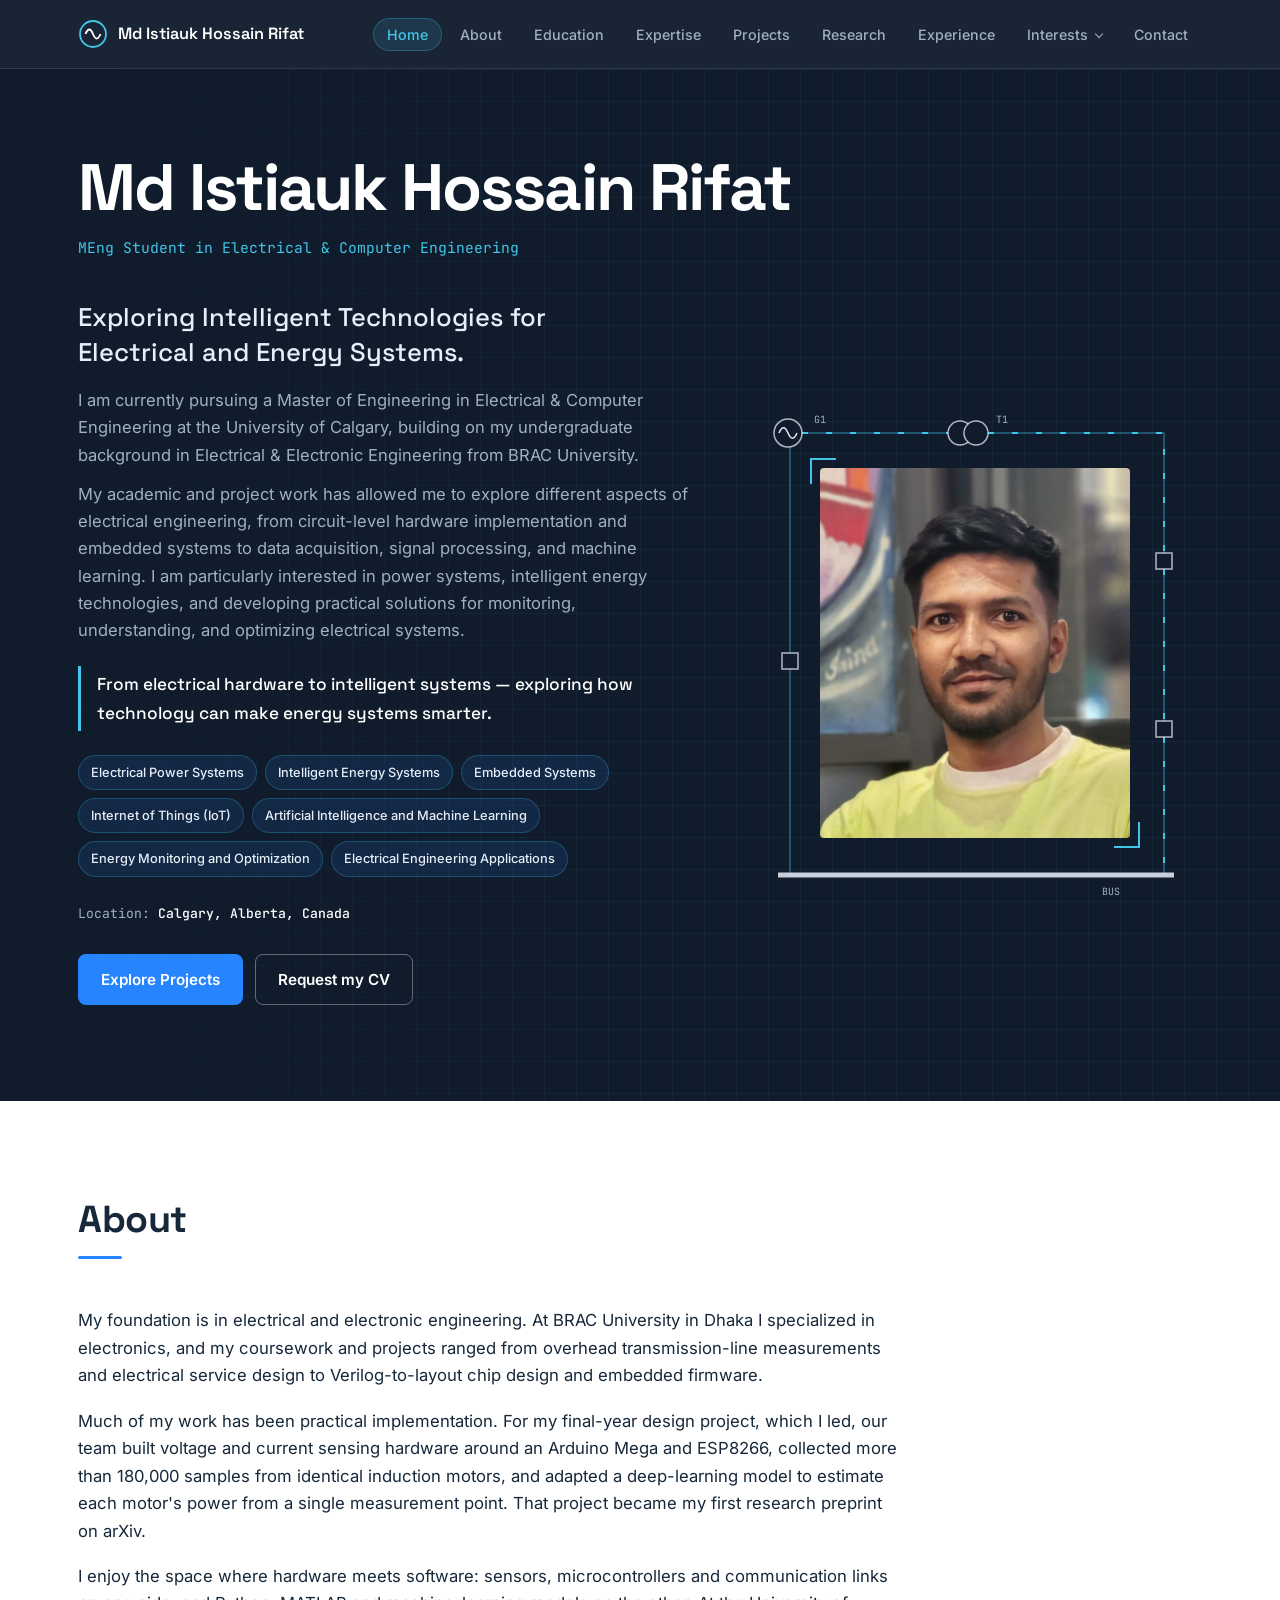
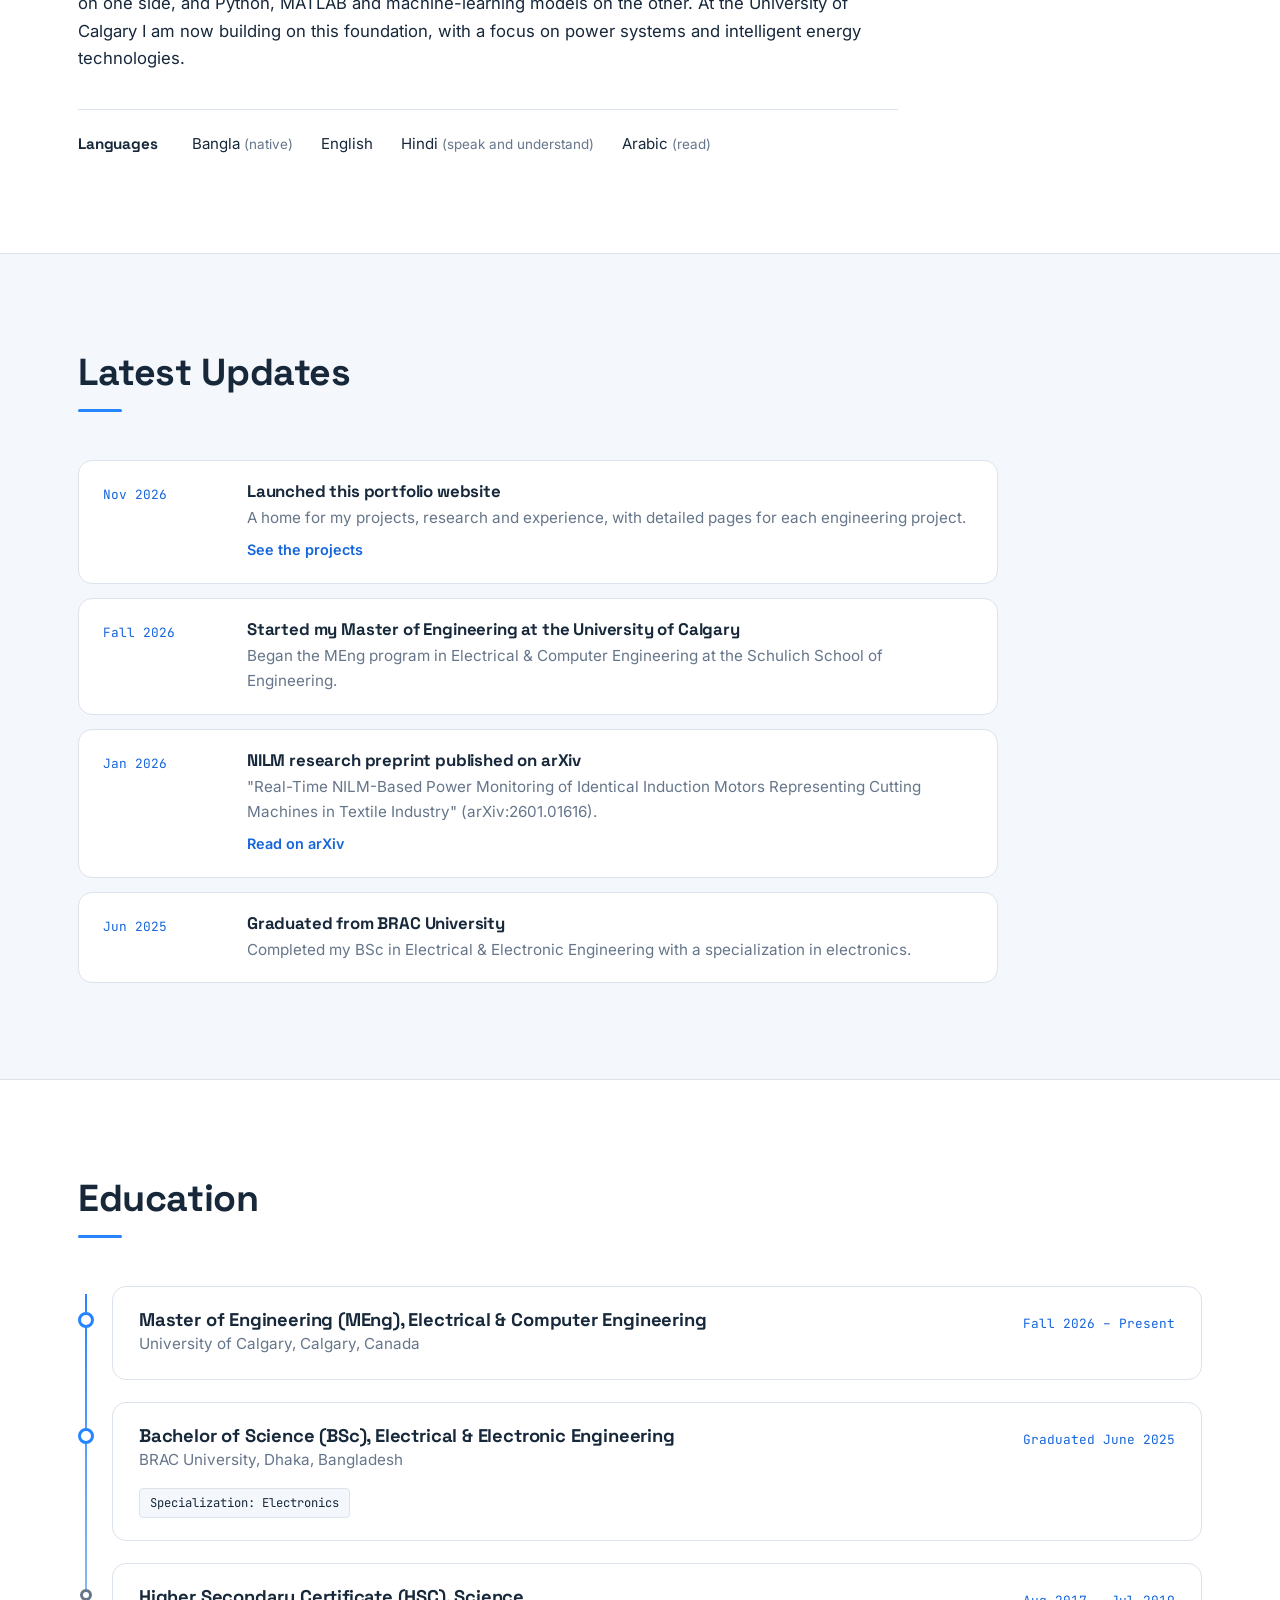
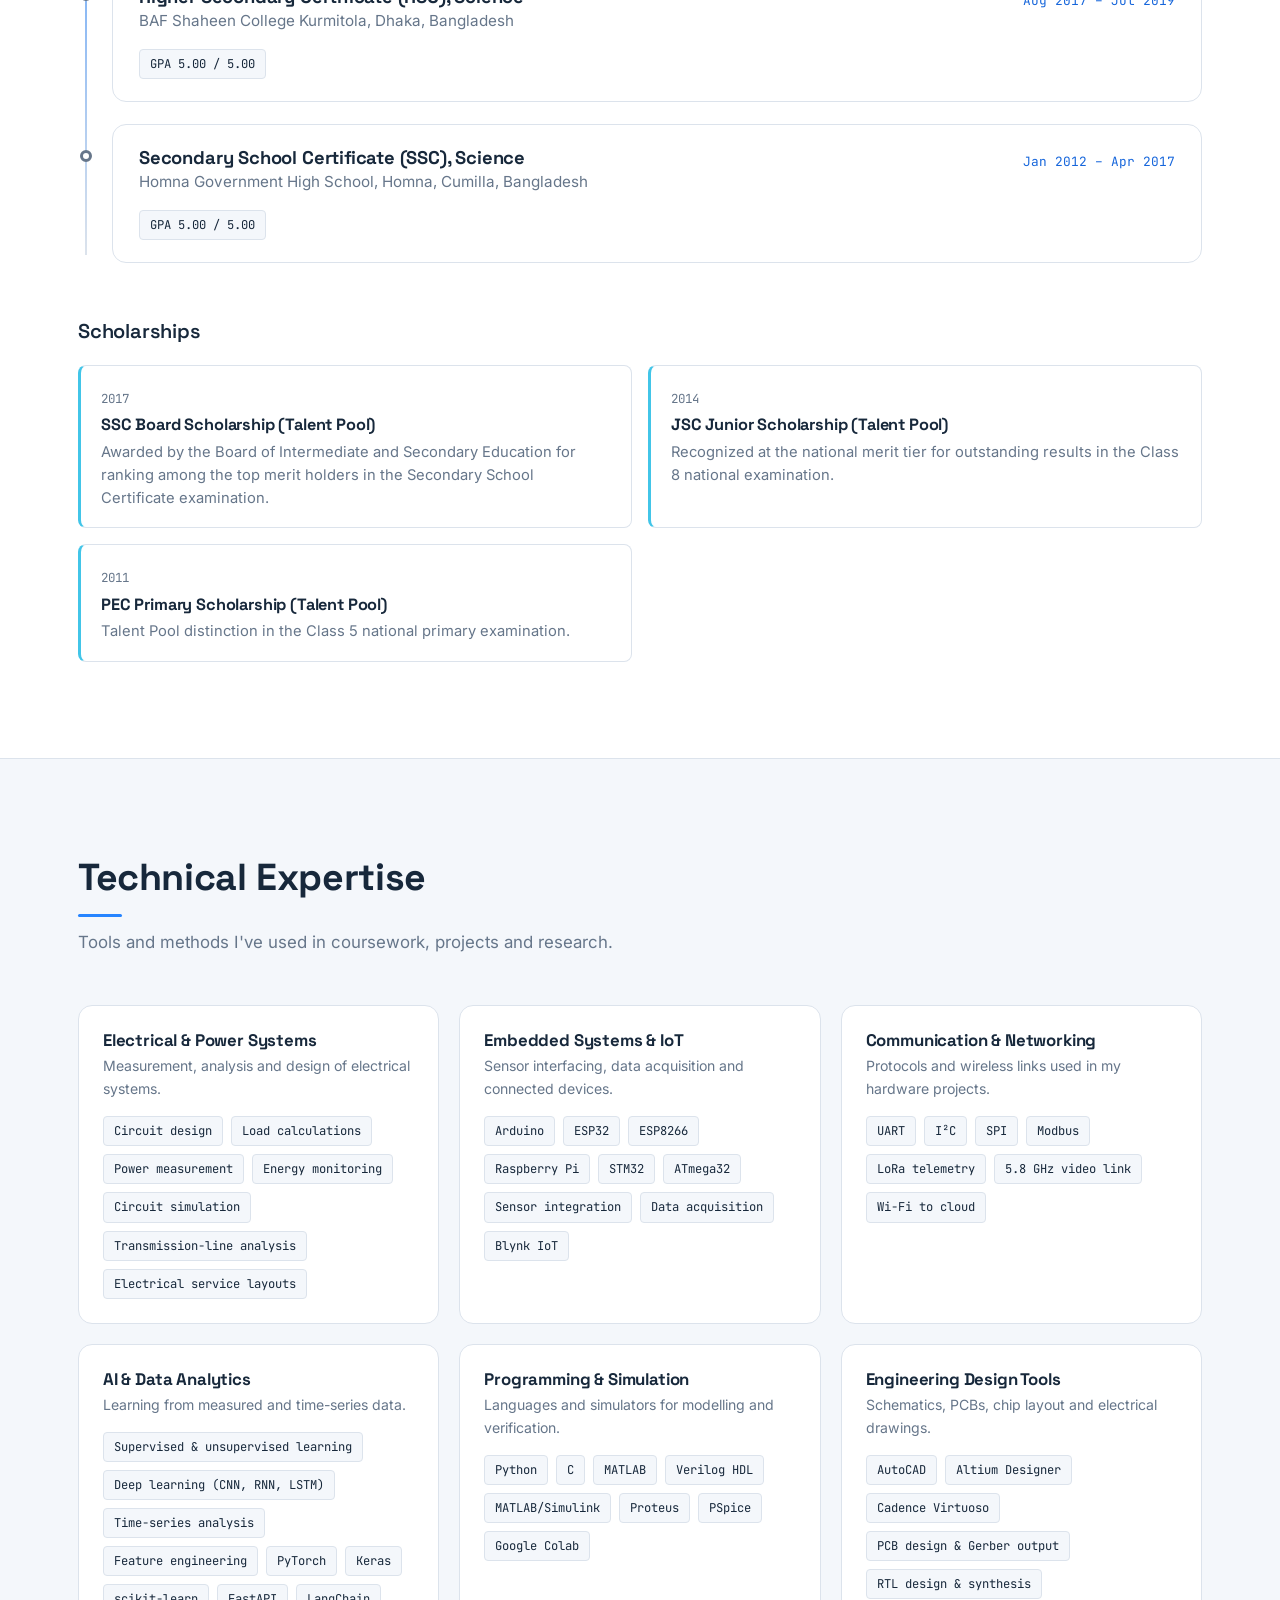
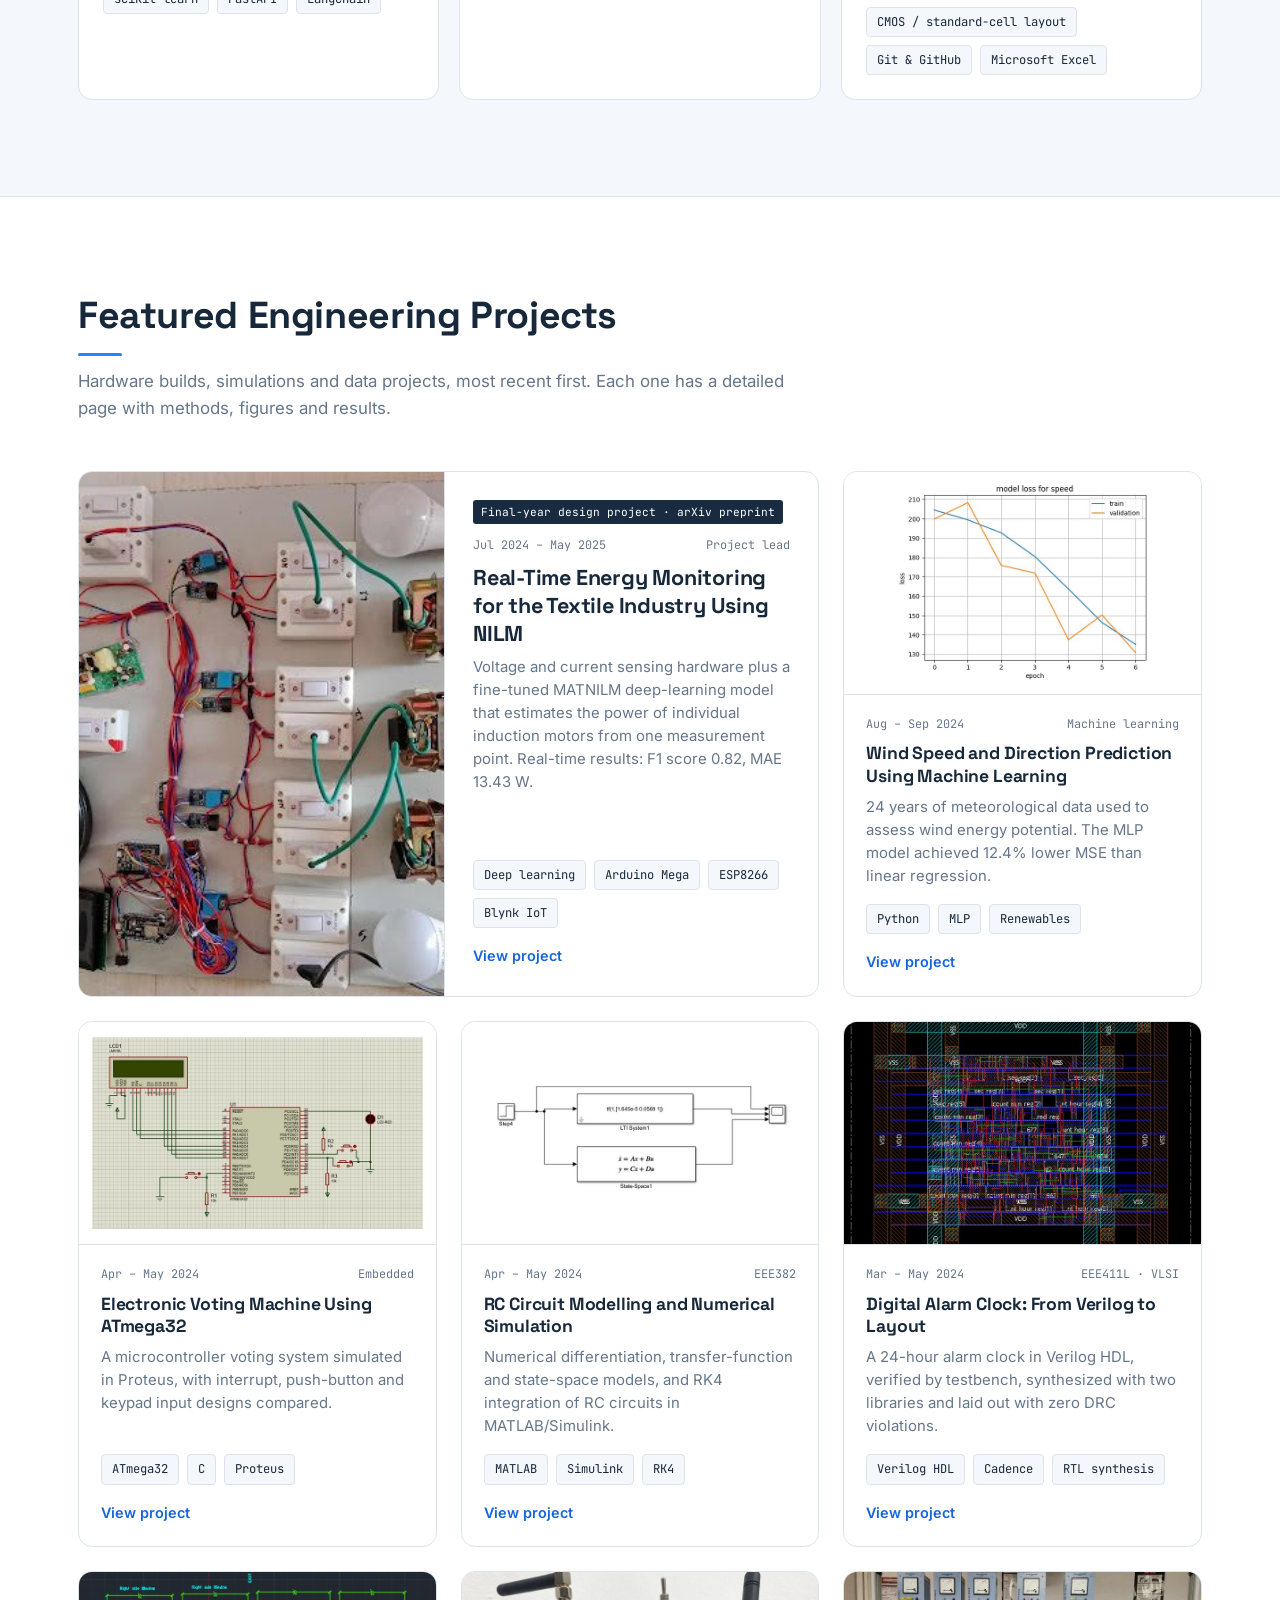
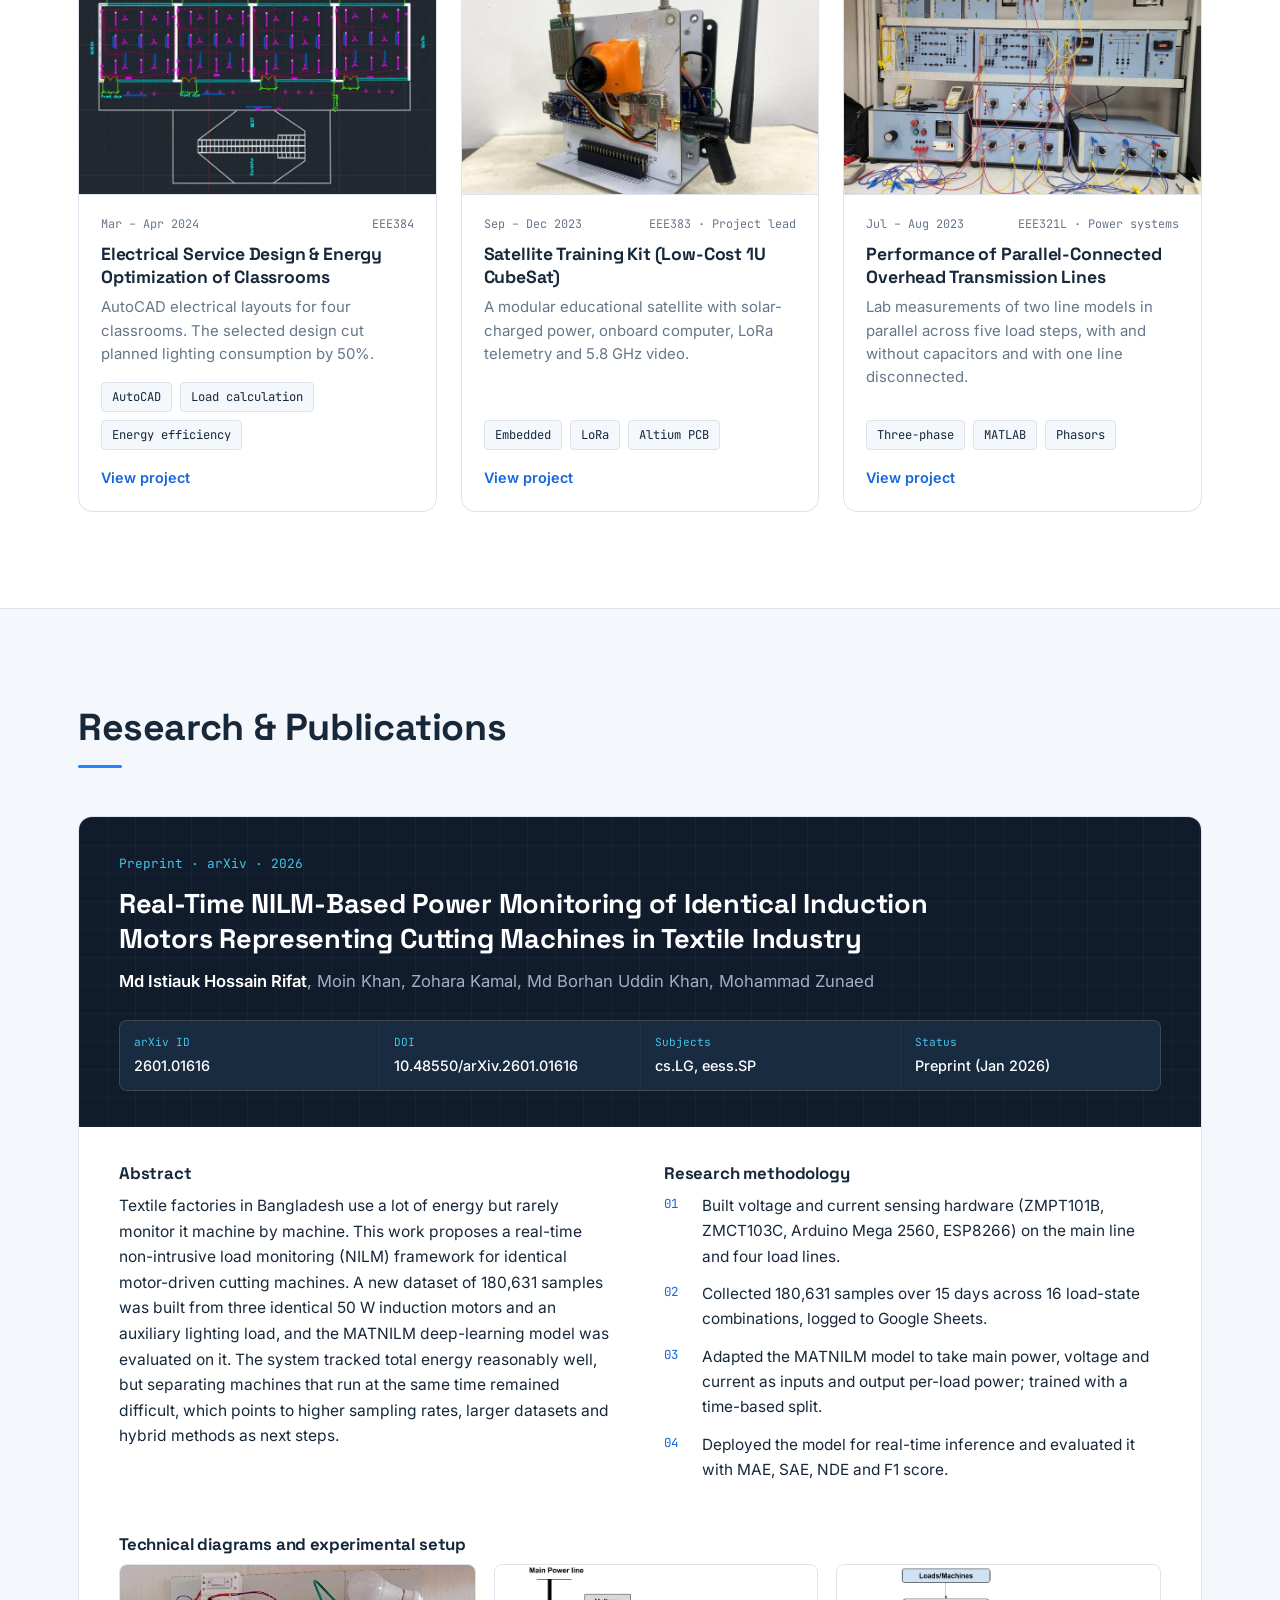
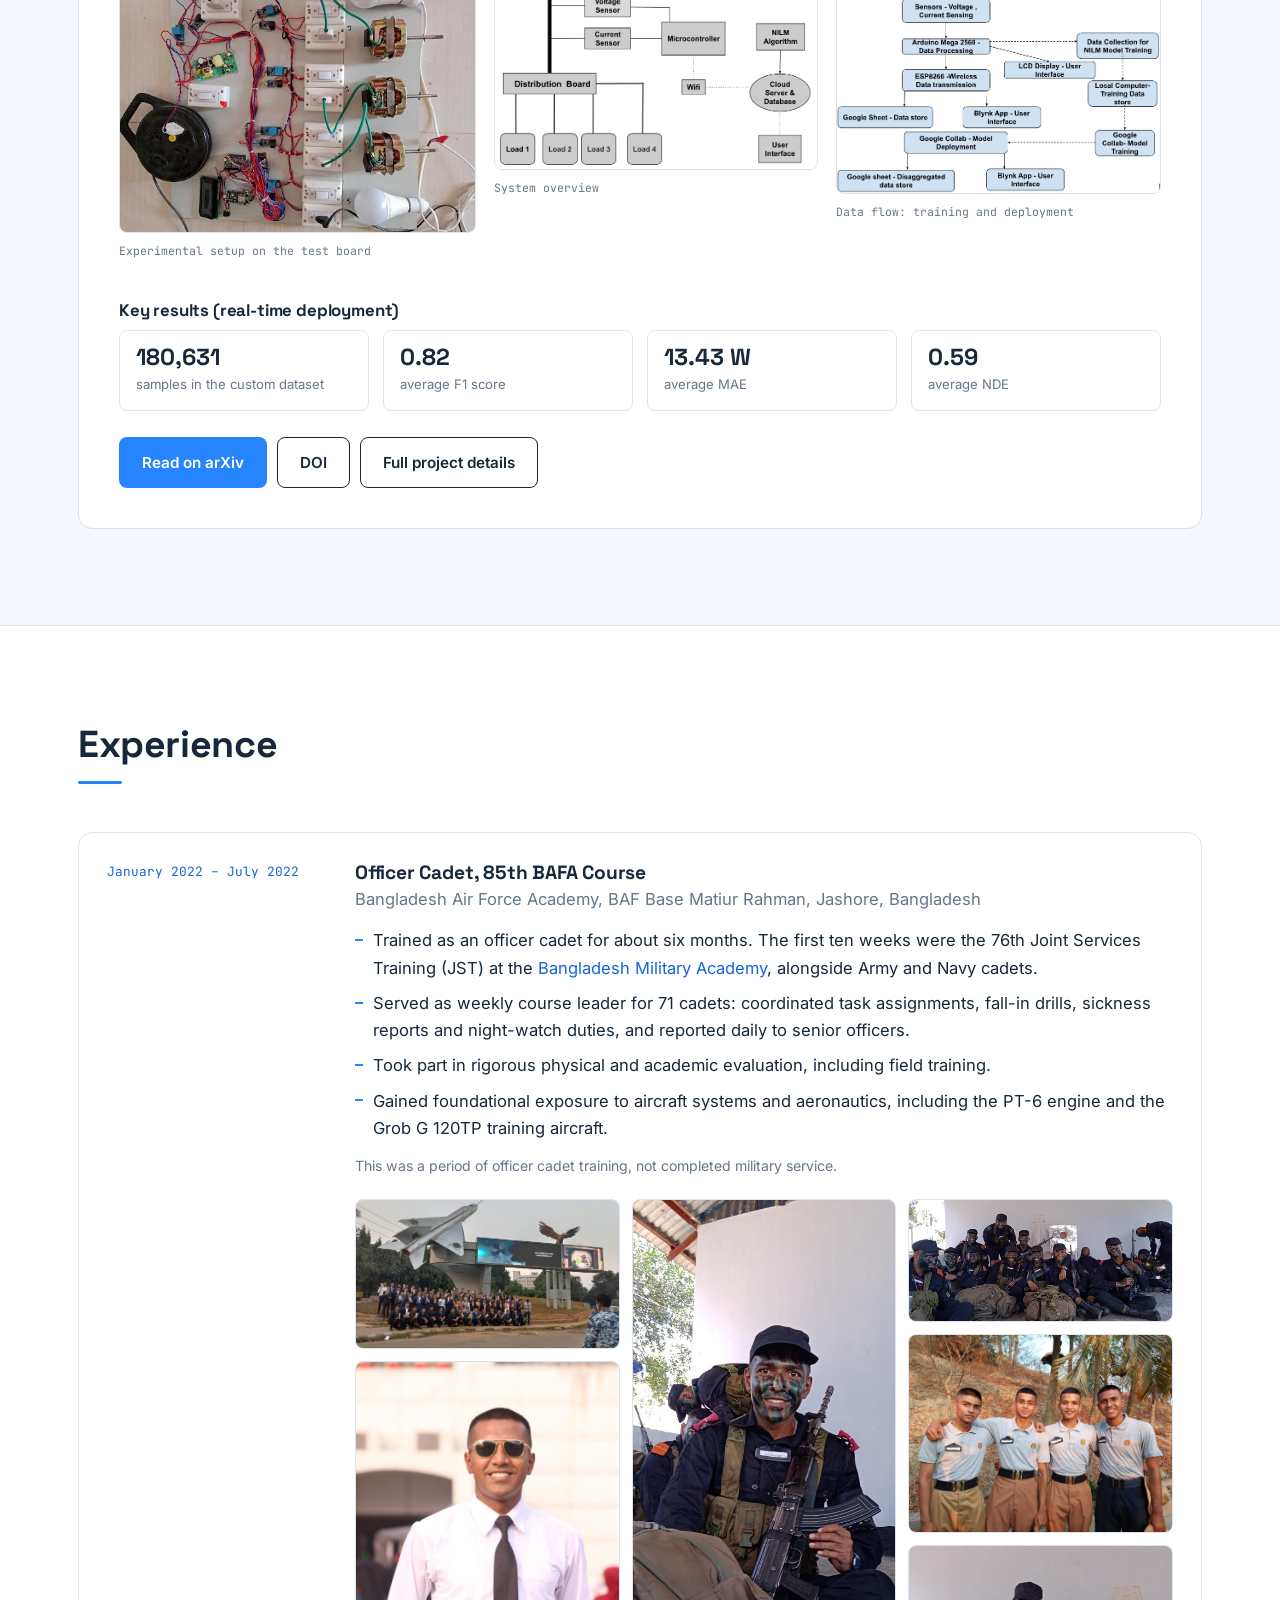
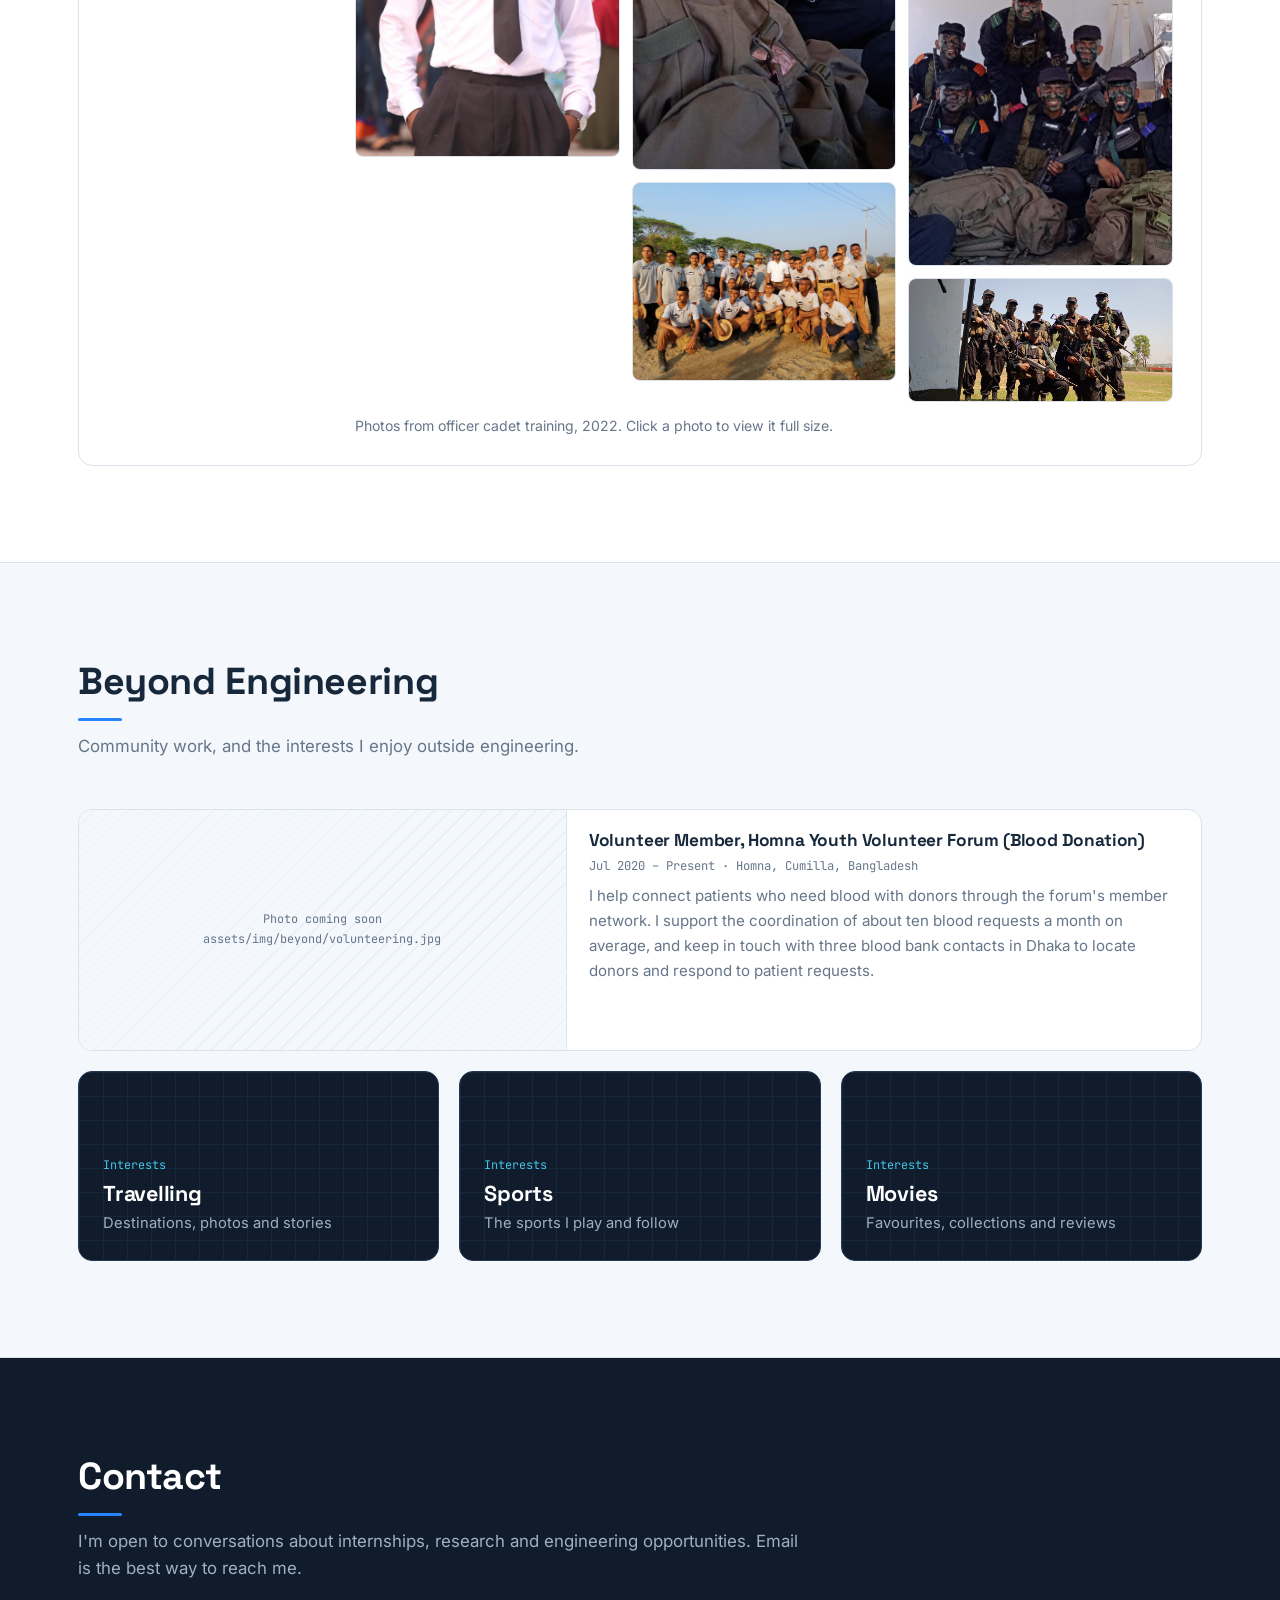
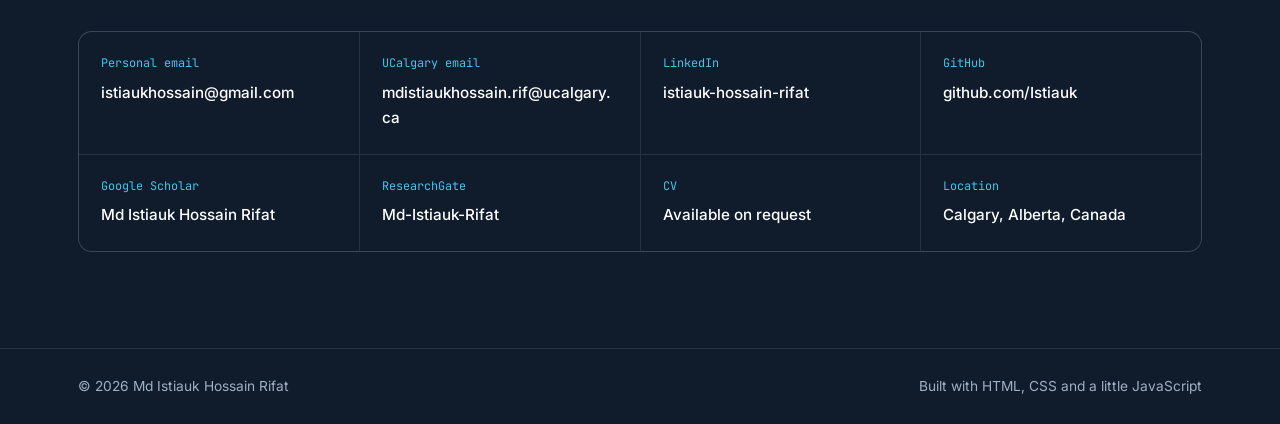
==== commit bf65bbce: "Update index.html" ====
--- a/index.html
+++ b/index.html
@@ -106,7 +106,7 @@
             <p class="hero-location">Location: <strong>Calgary, Alberta, Canada</strong></p>
             <div class="hero-actions">
               <a class="btn btn-primary" href="#projects">Explore Projects</a>
-              <a class="btn btn-ghost" href="assets/resume/Md_Istiauk_Hossain_Rifat_Resume.pdf" download>Download Résumé</a>
+              <a class="btn btn-ghost" href="mailto:mdistiaukhossain.rif@ucalgary.ca?subject=CV%20request%20via%20portfolio">Request my CV</a>
             </div>
           </div>
 
@@ -620,7 +620,7 @@
           <a class="contact-item" href="https://github.com/Istiauk" target="_blank" rel="noopener"><span class="k">GitHub</span><span class="v">github.com/Istiauk</span></a>
           <a class="contact-item" href="https://scholar.google.ca/citations?user=17TB-c0AAAAJ&amp;hl=en" target="_blank" rel="noopener"><span class="k">Google Scholar</span><span class="v">Md Istiauk Hossain Rifat</span></a>
           <a class="contact-item" href="https://www.researchgate.net/profile/Md-Istiauk-Rifat" target="_blank" rel="noopener"><span class="k">ResearchGate</span><span class="v">Md-Istiauk-Rifat</span></a>
-          <a class="contact-item" href="assets/resume/Md_Istiauk_Hossain_Rifat_Resume.pdf" download><span class="k">Résumé</span><span class="v">Download PDF</span></a>
+          <a class="contact-item" href="mailto:istiaukhossain@gmail.com?subject=CV%20request%20via%20portfolio"><span class="k">CV</span><span class="v">Available on request</span></a>
           <div class="contact-item"><span class="k">Location</span><span class="v">Calgary, Alberta, Canada</span></div>
         </div>
       </div>
